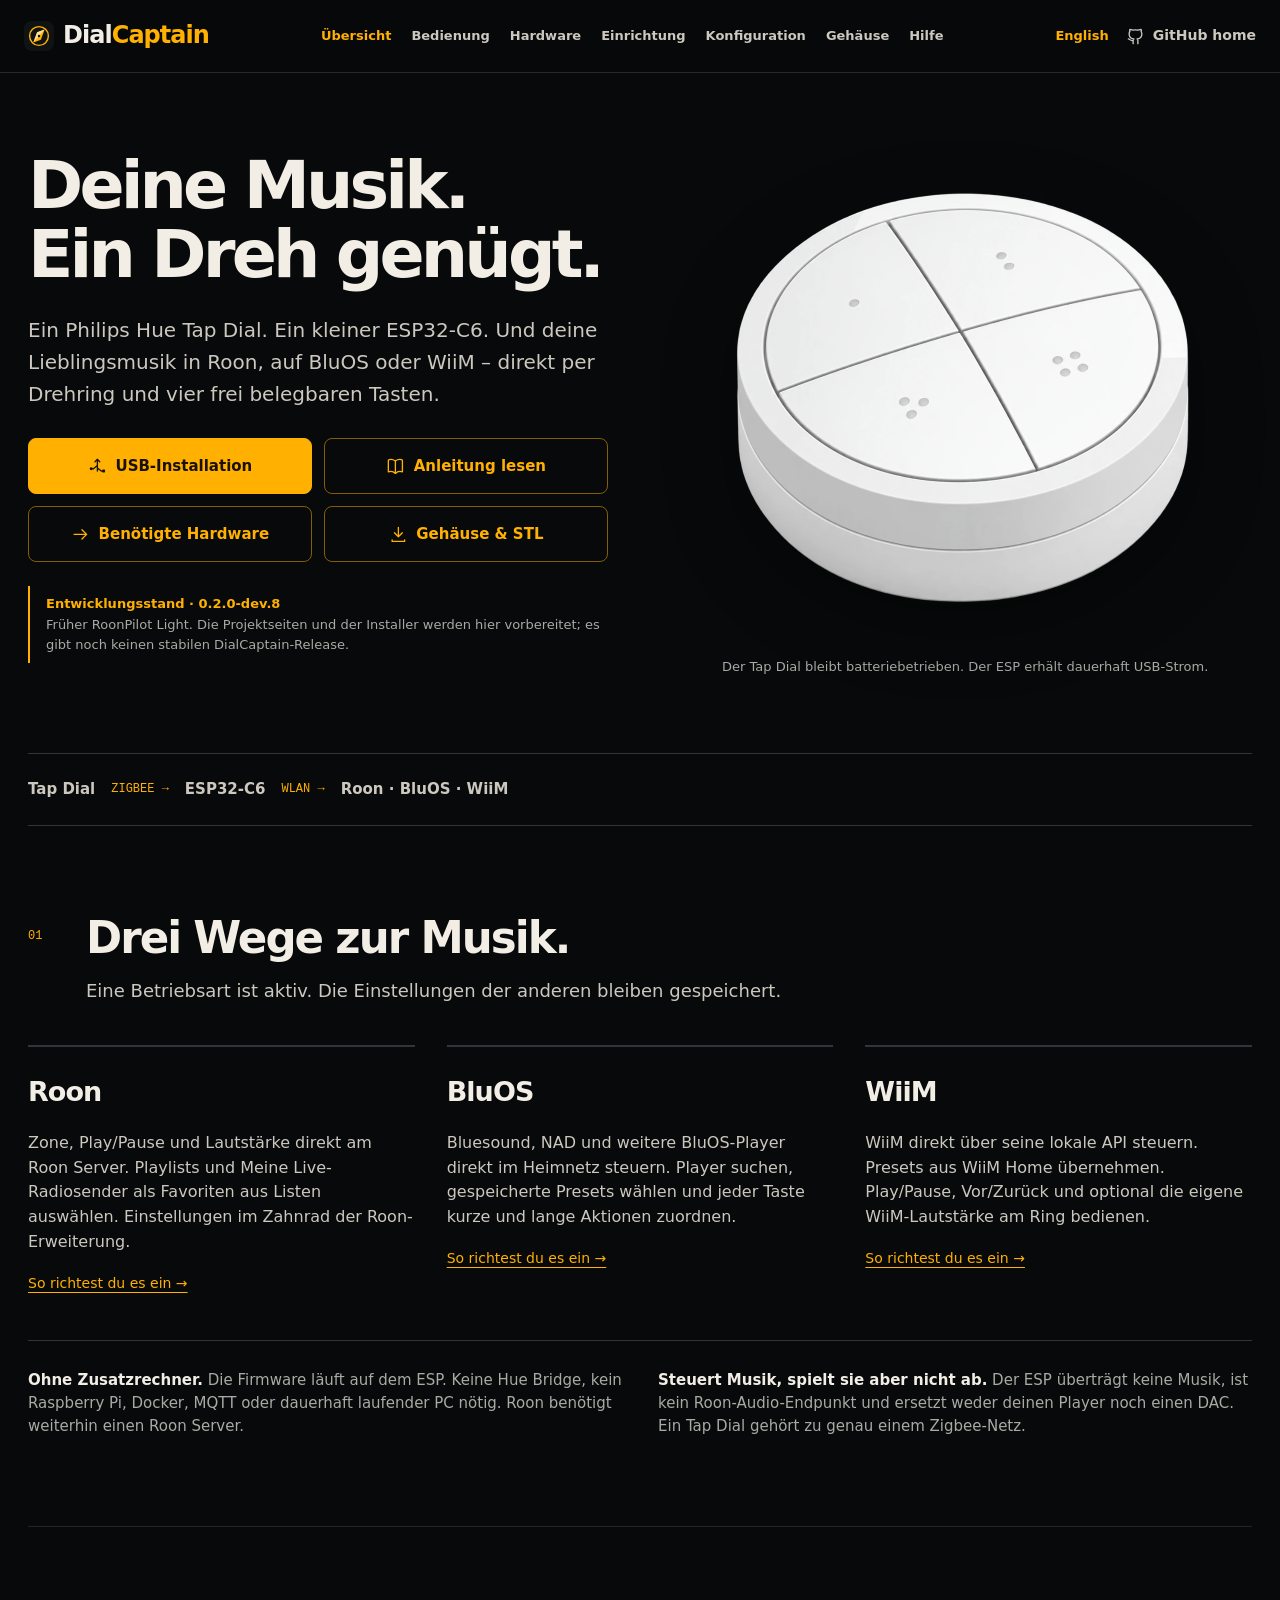
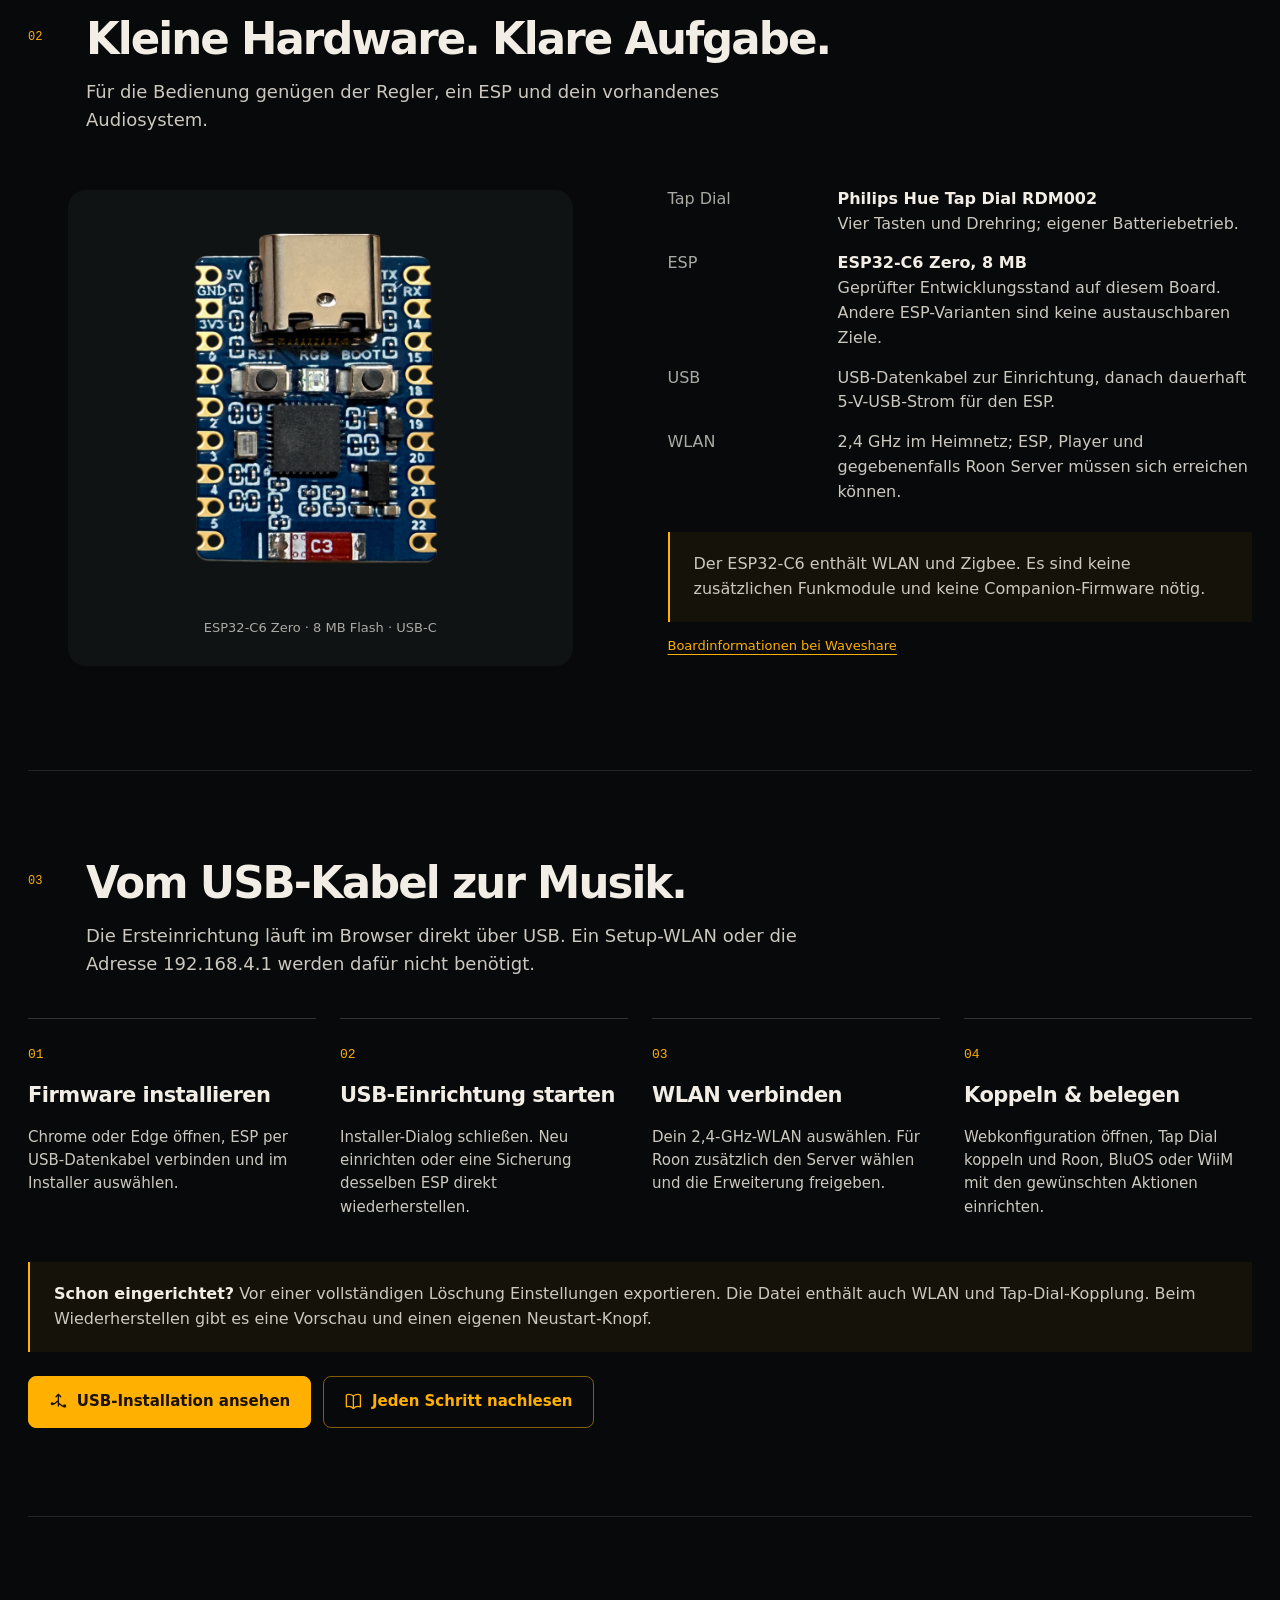
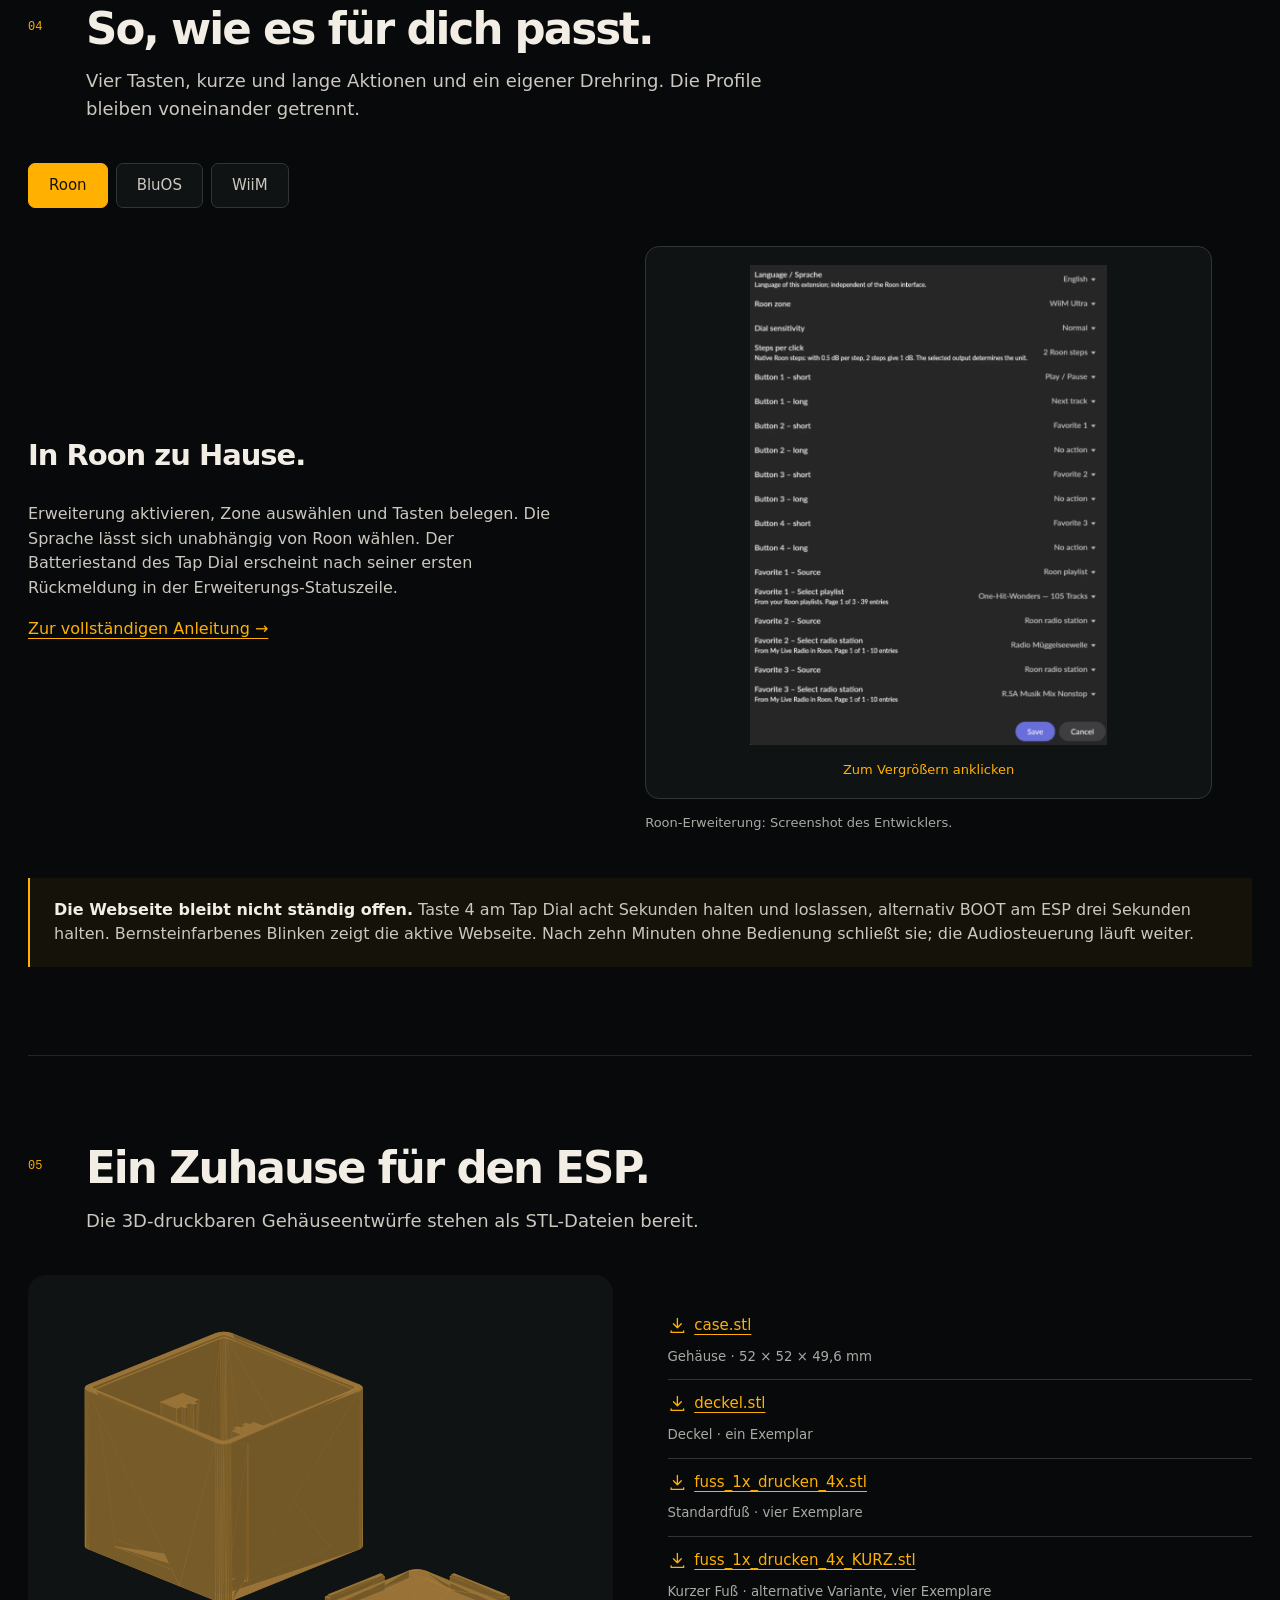
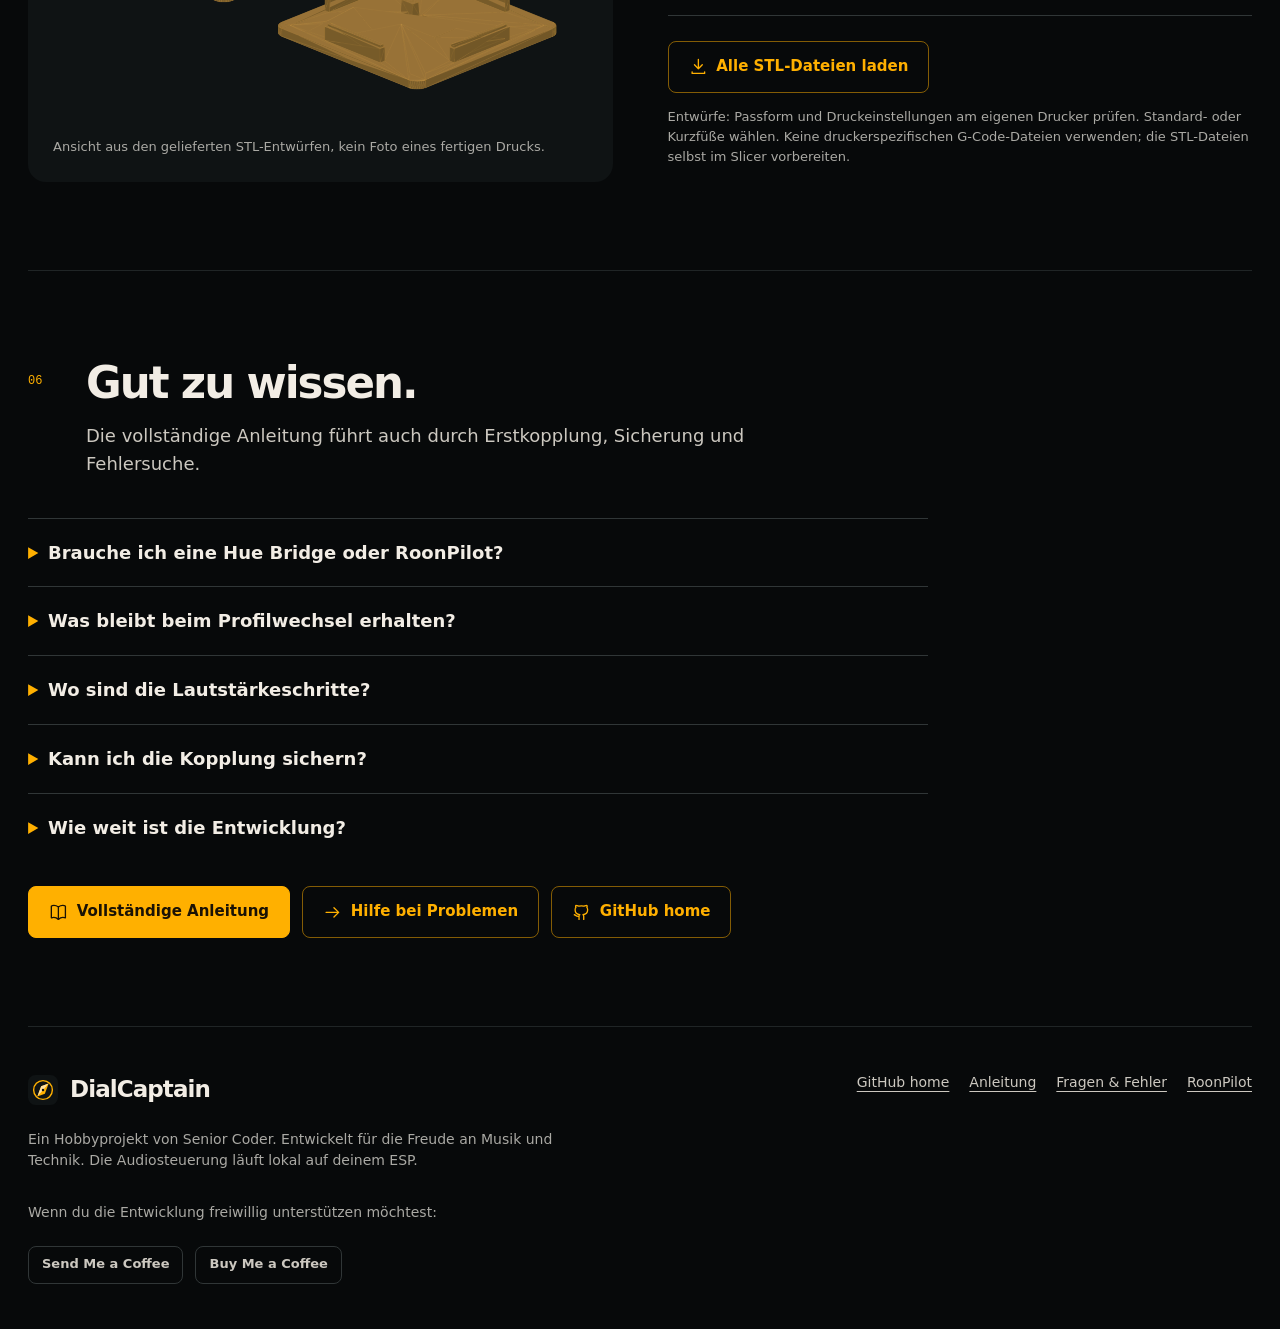
==== docs/de/index.html @ c723cd00 "Move documentation links to GitHub Pages" ====
<!doctype html>
<html lang="de"><head><meta charset="utf-8"><meta name="viewport" content="width=device-width, initial-scale=1"><meta name="color-scheme" content="dark"><meta name="theme-color" content="#07090a"><meta name="robots" content="noindex,nofollow"><meta name="description" content="Philips Hue Tap Dial und ESP32-C6: Roon, BluOS und WiiM. USB-Einrichtung, Konfiguration und druckbares Gehäuse."><title>DialCaptain — Dein Drehring für Roon, BluOS und WiiM</title><link rel="icon" href="../assets/favicon.svg"><link rel="stylesheet" href="../assets/foundation.css"><link rel="stylesheet" href="../assets/project.css"><script src="../assets/navigation.js" defer></script><script src="../assets/project.js" defer></script></head>
<body class="project-page"><a class="skip-link" href="#main">Zum Inhalt</a><svg class="icon-sprite" aria-hidden="true"><symbol id="i-usb" viewBox="0 0 24 24"><path d="M12 3v15M9 6l3-3 3 3M12 11l-5 4H4M12 14l5 4h3"/><circle cx="4" cy="15" r="1"/><rect x="19" y="17" width="2" height="2"/></symbol><symbol id="i-book" viewBox="0 0 24 24"><path d="M12 5v16M12 5C8 2 4 3 3 4v15c3-1 6-1 9 2 3-3 6-3 9-2V4c-1-1-5-2-9 1Z"/></symbol><symbol id="i-arrow" viewBox="0 0 24 24"><path d="M4 12h16M14 6l6 6-6 6"/></symbol><symbol id="i-download" viewBox="0 0 24 24"><path d="M12 3v12M7 10l5 5 5-5M4 19v2h16v-2"/></symbol><symbol id="i-github" viewBox="0 0 24 24"><path d="M9 21v-4c-4 1-4-2-6-2M15 21v-4c0-1-.5-2-1-2 4-.5 6-2 6-6 0-1-.5-3-1-3 .5-1 .5-3 0-3-2 0-3 1-4 1-2-.5-4-.5-6 0-1 0-2-1-4-1-.5 0-.5 2 0 3-.5 0-1 2-1 3 0 4 2 5.5 6 6-.5 0-1 1-1 2"/></symbol></svg>
<header class="site-header">
<div class="header-inner"><a class="brand" href="#overview" aria-label="DialCaptain"><img src="../assets/favicon.svg" alt="" width="30" height="30"><span>Dial<em>Captain</em></span></a>
<nav aria-label="Hauptnavigation"><a href="#overview">Übersicht</a><a href="#control">Bedienung</a><a href="#hardware">Hardware</a><a href="#installation">Einrichtung</a><a href="#configuration">Konfiguration</a><a href="#enclosure">Gehäuse</a><a href="#help">Hilfe</a>
</nav>
<div class="header-actions"><a class="language-link" href="../" lang="en">English</a><a class="header-link" href="https://github.com/mermayer/DialCaptain" aria-label="GitHub home"><svg aria-hidden="true"><use href="#i-github"></use></svg><span>GitHub home</span></a>
<details class="mobile-menu">
<summary>Menü</summary>
<div class="mobile-links"><a href="#overview">Übersicht</a><a href="#control">Bedienung</a><a href="#hardware">Hardware</a><a href="#installation">Einrichtung</a><a href="#configuration">Konfiguration</a><a href="#enclosure">Gehäuse</a><a href="#help">Hilfe</a>
</div>
</details>
</div>
</div>
</header>
<main id="main">
<section id="overview" class="hero page-width">
<div class="hero-copy">
<h1>Deine Musik.<br>Ein Dreh genügt.</h1>
<p>Ein Philips Hue Tap Dial. Ein kleiner ESP32-C6. Und deine Lieblingsmusik in Roon, auf BluOS oder WiiM – direkt per Drehring und vier frei belegbaren Tasten.</p>
<div class="hero-actions"><a class="button primary" href="../firmware/?lang=de" ><svg aria-hidden="true"><use href="#i-usb"></use></svg>USB-Installation</a><a class="button secondary" href="guide/" ><svg aria-hidden="true"><use href="#i-book"></use></svg>Anleitung lesen</a><a class="button secondary" href="#hardware" ><svg aria-hidden="true"><use href="#i-arrow"></use></svg>Benötigte Hardware</a><a class="button secondary" href="#enclosure" ><svg aria-hidden="true"><use href="#i-download"></use></svg>Gehäuse & STL</a>
</div>
<div class="release-note"><strong>Entwicklungsstand · 0.2.0-dev.8</strong><br>Früher RoonPilot Light. Die Projektseiten und der Installer werden hier vorbereitet; es gibt noch keinen stabilen DialCaptain-Release.</div>
</div>
<figure class="hero-image"><img src="../assets/tap-dial.webp" alt="Philips Hue Tap Dial" width="1120" height="1024" fetchpriority="high">
<figcaption>Der Tap Dial bleibt batteriebetrieben. Der ESP erhält dauerhaft USB-Strom.</figcaption>
</figure>
</section>
<div class="signal-path page-width"><strong>Tap Dial</strong><span>ZIGBEE →</span><strong>ESP32-C6</strong><span>WLAN →</span><strong>Roon · BluOS · WiiM</strong>
</div>
<section id="control" class="content-section page-width">
<div class="section-heading">
<p class="section-number">01</p>
<div>
<h2>Drei Wege zur Musik.</h2>
<p>Eine Betriebsart ist aktiv. Die Einstellungen der anderen bleiben gespeichert.</p>
</div>
</div>
<div class="mode-grid">
<article>
<h3>Roon</h3>
<p>Zone, Play/Pause und Lautstärke direkt am Roon Server. Playlists und Meine Live-Radiosender als Favoriten aus Listen auswählen. Einstellungen im Zahnrad der Roon-Erweiterung.</p><a href="guide/#roon">So richtest du es ein →</a>
</article>
<article>
<h3>BluOS</h3>
<p>Bluesound, NAD und weitere BluOS-Player direkt im Heimnetz steuern. Player suchen, gespeicherte Presets wählen und jeder Taste kurze und lange Aktionen zuordnen.</p><a href="guide/#bluos">So richtest du es ein →</a>
</article>
<article>
<h3>WiiM</h3>
<p>WiiM direkt über seine lokale API steuern. Presets aus WiiM Home übernehmen. Play/Pause, Vor/Zurück und optional die eigene WiiM-Lautstärke am Ring bedienen.</p><a href="guide/#wiim">So richtest du es ein →</a>
</article>
</div>
<div class="scope-note">
<p><strong>Ohne Zusatzrechner.</strong> Die Firmware läuft auf dem ESP. Keine Hue Bridge, kein Raspberry Pi, Docker, MQTT oder dauerhaft laufender PC nötig. Roon benötigt weiterhin einen Roon Server.</p>
<p><strong>Steuert Musik, spielt sie aber nicht ab.</strong> Der ESP überträgt keine Musik, ist kein Roon-Audio-Endpunkt und ersetzt weder deinen Player noch einen DAC. Ein Tap Dial gehört zu genau einem Zigbee-Netz.</p>
</div>
</section>
<section id="hardware" class="content-section page-width">
<div class="section-heading">
<p class="section-number">02</p>
<div>
<h2>Kleine Hardware. Klare Aufgabe.</h2>
<p>Für die Bedienung genügen der Regler, ein ESP und dein vorhandenes Audiosystem.</p>
</div>
</div>
<div class="split">
<figure class="hardware-image"><img src="../assets/esp32-c6-zero.webp" alt="ESP32-C6 Zero mit USB-C, RGB-LED sowie BOOT- und RESET-Taster" width="683" height="900" loading="lazy">
<figcaption>ESP32-C6 Zero · 8 MB Flash · USB-C</figcaption>
</figure>
<div><dl class="detail-list"><dt>Tap Dial</dt><dd><strong>Philips Hue Tap Dial RDM002</strong><br>Vier Tasten und Drehring; eigener Batteriebetrieb.</dd><dt>ESP</dt><dd><strong>ESP32-C6 Zero, 8 MB</strong><br>Geprüfter Entwicklungsstand auf diesem Board. Andere ESP-Varianten sind keine austauschbaren Ziele.</dd><dt>USB</dt><dd>USB-Datenkabel zur Einrichtung, danach dauerhaft 5-V-USB-Strom für den ESP.</dd><dt>WLAN</dt><dd>2,4 GHz im Heimnetz; ESP, Player und gegebenenfalls Roon Server müssen sich erreichen können.</dd></dl>
<div class="notice">Der ESP32-C6 enthält WLAN und Zigbee. Es sind keine zusätzlichen Funkmodule und keine Companion-Firmware nötig.</div>
<p class="media-caption"><a class="inline-link" href="https://www.waveshare.com/wiki/ESP32-C6-Zero">Boardinformationen bei Waveshare</a>
</p>
</div>
</div>
</section>
<section id="installation" class="content-section page-width">
<div class="section-heading">
<p class="section-number">03</p>
<div>
<h2>Vom USB-Kabel zur Musik.</h2>
<p>Die Ersteinrichtung läuft im Browser direkt über USB. Ein Setup-WLAN oder die Adresse 192.168.4.1 werden dafür nicht benötigt.</p>
</div>
</div>
<div class="steps-grid">
<article>
<h3>Firmware installieren</h3>
<p>Chrome oder Edge öffnen, ESP per USB-Datenkabel verbinden und im Installer auswählen.</p>
</article>
<article>
<h3>USB-Einrichtung starten</h3>
<p>Installer-Dialog schließen. Neu einrichten oder eine Sicherung desselben ESP direkt wiederherstellen.</p>
</article>
<article>
<h3>WLAN verbinden</h3>
<p>Dein 2,4-GHz-WLAN auswählen. Für Roon zusätzlich den Server wählen und die Erweiterung freigeben.</p>
</article>
<article>
<h3>Koppeln & belegen</h3>
<p>Webkonfiguration öffnen, Tap Dial koppeln und Roon, BluOS oder WiiM mit den gewünschten Aktionen einrichten.</p>
</article>
</div>
<div class="notice"><strong>Schon eingerichtet?</strong> Vor einer vollständigen Löschung Einstellungen exportieren. Die Datei enthält auch WLAN und Tap-Dial-Kopplung. Beim Wiederherstellen gibt es eine Vorschau und einen eigenen Neustart-Knopf.</div>
<div class="actions"><a class="button primary" href="../firmware/?lang=de" ><svg aria-hidden="true"><use href="#i-usb"></use></svg>USB-Installation ansehen</a><a class="button secondary" href="guide/#usb" ><svg aria-hidden="true"><use href="#i-book"></use></svg>Jeden Schritt nachlesen</a>
</div>
</section>
<section id="configuration" class="content-section page-width">
<div class="section-heading">
<p class="section-number">04</p>
<div>
<h2>So, wie es für dich passt.</h2>
<p>Vier Tasten, kurze und lange Aktionen und ein eigener Drehring. Die Profile bleiben voneinander getrennt.</p>
</div>
</div>
<div class="screenshot-tabs" role="tablist" aria-label="Betriebsarten"><button role="tab" id="tab-roon" aria-controls="panel-roon" aria-selected="true" tabindex="0">Roon</button><button role="tab" id="tab-bluos" aria-controls="panel-bluos" aria-selected="false" tabindex="-1">BluOS</button><button role="tab" id="tab-wiim" aria-controls="panel-wiim" aria-selected="false" tabindex="-1">WiiM</button>
</div>
<div id="panel-roon" class="screenshot-panel" role="tabpanel" aria-labelledby="tab-roon" >
<div class="screenshot-copy">
<h3>In Roon zu Hause.</h3>
<p>Erweiterung aktivieren, Zone auswählen und Tasten belegen. Die Sprache lässt sich unabhängig von Roon wählen. Der Batteriestand des Tap Dial erscheint nach seiner ersten Rückmeldung in der Erweiterungs-Statuszeile.</p><a class="inline-link" href="guide/#roon">Zur vollständigen Anleitung →</a>
</div>
<figure><button class="media-button" type="button" data-enlarge><img src="../assets/roon-settings.webp" alt="Roon-Konfiguration in DialCaptain" loading="lazy" width="745" height="1000"><span>Zum Vergrößern anklicken</span></button>
<figcaption class=media-caption>Roon-Erweiterung: Screenshot des Entwicklers.</figcaption>
</figure>
</div>
<div id="panel-bluos" class="screenshot-panel" role="tabpanel" aria-labelledby="tab-bluos" hidden>
<div class="screenshot-copy">
<h3>Dein BluOS-Player. Direkt.</h3>
<p>Player im Netzwerk auswählen oder seine Adresse eintragen. Gespeicherte Presets, Tastenaktionen sowie Empfindlichkeit und dB-Schritte getrennt festlegen.</p><a class="inline-link" href="guide/#bluos">Zur vollständigen Anleitung →</a>
</div>
<figure><button class="media-button" type="button" data-enlarge><img src="../assets/bluos-de.webp" alt="BluOS-Konfiguration in DialCaptain" loading="lazy" width="812" height="1517"><span>Zum Vergrößern anklicken</span></button>
<figcaption class=media-caption>Vom Gerät aufgenommene Weboberfläche; Betriebsart im Formular vor dem Speichern ausgewählt.</figcaption>
</figure>
</div>
<div id="panel-wiim" class="screenshot-panel" role="tabpanel" aria-labelledby="tab-wiim" hidden>
<div class="screenshot-copy">
<h3>WiiM mit deinen Presets.</h3>
<p>WiiM finden, Presets aus WiiM Home auswählen und Tasten zuordnen. Die direkte WiiM-Lautstärkeregelung ist eine eigene Option und bei einem neuen Profil zunächst ausgeschaltet.</p><a class="inline-link" href="guide/#wiim">Zur vollständigen Anleitung →</a>
</div>
<figure><button class="media-button" type="button" data-enlarge><img src="../assets/wiim-de.webp" alt="WiiM-Konfiguration in DialCaptain" loading="lazy" width="812" height="1560"><span>Zum Vergrößern anklicken</span></button>
<figcaption class=media-caption>Vom Gerät aufgenommene Weboberfläche; Betriebsart im Formular vor dem Speichern ausgewählt.</figcaption>
</figure>
</div>
<div class="notice"><strong>Die Webseite bleibt nicht ständig offen.</strong> Taste 4 am Tap Dial acht Sekunden halten und loslassen, alternativ BOOT am ESP drei Sekunden halten. Bernsteinfarbenes Blinken zeigt die aktive Webseite. Nach zehn Minuten ohne Bedienung schließt sie; die Audiosteuerung läuft weiter.</div>
</section>
<section id="enclosure" class="content-section page-width">
<div class="section-heading">
<p class="section-number">05</p>
<div>
<h2>Ein Zuhause für den ESP.</h2>
<p>Die 3D-druckbaren Gehäuseentwürfe stehen als STL-Dateien bereit.</p>
</div>
</div>
<div class="split">
<figure class="enclosure-image"><img src="../assets/enclosure.svg" alt="Isometrische Ansicht von Gehäuse und Deckel aus den originalen STL-Daten" width="720" height="440" loading="lazy">
<figcaption>Ansicht aus den gelieferten STL-Entwürfen, kein Foto eines fertigen Drucks.</figcaption>
</figure>
<div>
<ul class="download-list">
<li><a href="../downloads/enclosure/case.stl" download><svg aria-hidden="true"><use href="#i-download"></use></svg>case.stl</a><small>Gehäuse · 52 × 52 × 49,6 mm</small>
</li>
<li><a href="../downloads/enclosure/deckel.stl" download><svg aria-hidden="true"><use href="#i-download"></use></svg>deckel.stl</a><small>Deckel · ein Exemplar</small>
</li>
<li><a href="../downloads/enclosure/fuss_1x_drucken_4x.stl" download><svg aria-hidden="true"><use href="#i-download"></use></svg>fuss_1x_drucken_4x.stl</a><small>Standardfuß · vier Exemplare</small>
</li>
<li><a href="../downloads/enclosure/fuss_1x_drucken_4x_KURZ.stl" download><svg aria-hidden="true"><use href="#i-download"></use></svg>fuss_1x_drucken_4x_KURZ.stl</a><small>Kurzer Fuß · alternative Variante, vier Exemplare</small>
</li>
</ul><a class="button secondary" href="../downloads/enclosure/DialCaptain-enclosure-STL.zip" download><svg aria-hidden="true"><use href="#i-download"></use></svg>Alle STL-Dateien laden</a>
<p class="media-caption">Entwürfe: Passform und Druckeinstellungen am eigenen Drucker prüfen. Standard- oder Kurzfüße wählen. Keine druckerspezifischen G-Code-Dateien verwenden; die STL-Dateien selbst im Slicer vorbereiten.</p>
</div>
</div>
</section>
<section id="help" class="content-section page-width">
<div class="section-heading">
<p class="section-number">06</p>
<div>
<h2>Gut zu wissen.</h2>
<p>Die vollständige Anleitung führt auch durch Erstkopplung, Sicherung und Fehlersuche.</p>
</div>
</div>
<div class="faq">
<details>
<summary>Brauche ich eine Hue Bridge oder RoonPilot?</summary>
<p>Nein. Der ESP ist der Zigbee-Koordinator. DialCaptain arbeitet eigenständig. RoonPilot und eine RME Bridge können dein Roon-System ergänzen, sind aber keine Voraussetzung.</p>
</details>
<details>
<summary>Was bleibt beim Profilwechsel erhalten?</summary>
<p>Alle drei Profile bleiben gespeichert. Erst das Speichern aktiviert die neue Betriebsart. Roon-Zone, Autorisierung, Favoriten und die eigenen BluOS-/WiiM-Zuordnungen werden nicht durch einen Wechsel gelöscht.</p>
</details>
<details>
<summary>Wo sind die Lautstärkeschritte?</summary>
<p>Roon: 1 bis 4 native Roon-Schritte pro Rastung; die Einheit bestimmt der gewählte Ausgang. BluOS: 0,5 / 1 / 2 dB. WiiM: optional 1 / 2 / 5 Prozentpunkte. Empfindlichkeit und Schrittgröße sind getrennte Einstellungen.</p>
</details>
<details>
<summary>Kann ich die Kopplung sichern?</summary>
<p>Ja. Der Datei-Export sichert Einstellungen und die gespeicherte Tap-Dial-/Zigbee-Zuordnung für denselben ESP. Die Datei enthält Zugangsdaten und wird auf deinem Computer gespeichert.</p>
</details>
<details>
<summary>Wie weit ist die Entwicklung?</summary>
<p>Roon, BluOS und WiiM sind implementiert; Grundbedienung und mehrere Geräteabläufe wurden getestet. Vollständige Erstkopplung eines neuen Tap Dial und ein Restore nach echtem Factory-Flash benötigen noch gesonderte Hardwareabnahme. Eversolo und ein OTA-Updater sind nicht implementiert.</p>
</details>
</div>
<div class="actions"><a class="button primary" href="guide/" ><svg aria-hidden="true"><use href="#i-book"></use></svg>Vollständige Anleitung</a><a class="button secondary" href="guide/#support" ><svg aria-hidden="true"><use href="#i-arrow"></use></svg>Hilfe bei Problemen</a><a class="button secondary" href="https://github.com/mermayer/DialCaptain" ><svg aria-hidden="true"><use href="#i-github"></use></svg>GitHub home</a>
</div>
</section>
</main>
<footer class="site-footer page-width">
<div class="footer-main">
<div><a class="footer-brand" href="#overview"><img src="../assets/favicon.svg" alt="" width="30" height="30">DialCaptain</a>
<p class="footer-copy">Ein Hobbyprojekt von Senior Coder. Entwickelt für die Freude an Musik und Technik. Die Audiosteuerung läuft lokal auf deinem ESP.</p>
</div>
<div class="footer-links"><a href="https://github.com/mermayer/DialCaptain">GitHub home</a><a href="guide/">Anleitung</a><a href="https://github.com/mermayer/DialCaptain/issues">Fragen & Fehler</a><a href="https://mermayer.github.io/RoonPilot/">RoonPilot</a>
</div>
</div>
<p class="footer-copy">Wenn du die Entwicklung freiwillig unterstützen möchtest:</p>
<div class="support-links"><a class="button" href="https://buy.stripe.com/6oU3cw0eV0hC5nbdlX2Fa00">Send Me a Coffee</a><a class="button" href="https://buymeacoffee.com/mermayer">Buy Me a Coffee</a>
</div>
</footer>
<dialog class="image-dialog" aria-label="Bild vergrößern">
<div class="dialog-head">
<p class="dialog-caption">
</p><button class="button small" type="button">Schließen</button>
</div><img alt="">
</dialog></body></html>
---- docs/assets/project.css ----
/* DialCaptain identity on the established RoonPilot layout/navigation foundation. */
:root { --accent-ink:#1a1205; accent-color:var(--accent); }
body { background:var(--bg); }
img { height:auto; }
html { scroll-padding-top:96px; }
a { text-underline-offset:4px; }
a:hover { color:var(--accent-hover); }
button, input, select { font:inherit; }
button { cursor:pointer; }
:focus-visible { outline:2px solid var(--accent); outline-offset:5px; }
.skip-link { position:fixed; top:-80px; left:20px; z-index:100; padding:12px 20px; background:var(--accent); color:var(--accent-ink); }
.skip-link:focus { top:12px; }
.brand { gap:9px; font-size:24px; }
.brand img,.footer-brand img { width:30px; height:30px; }
.brand em { font-style:normal; color:var(--accent); }
.header-inner { gap:22px; }
.site-header nav { gap:20px; }
.site-header nav a { font-size:13px; white-space:nowrap; }
.header-actions { gap:17px; }
.mobile-menu { display:none; }
.button { display:inline-flex; justify-content:center; align-items:center; gap:9px; min-height:52px; padding:12px 20px; border:1px solid var(--line); border-radius:8px; background:transparent; color:var(--text); text-decoration:none; font-size:15px; font-weight:650; line-height:1.3; transition:background .18s,border-color .18s,color .18s; }
.button.primary { background:var(--accent); border-color:var(--accent); color:var(--accent-ink); }
.button.primary:hover { background:var(--accent-hover); border-color:var(--accent-hover); }
.button.secondary { border-color:rgba(var(--accent-rgb),.5); color:var(--accent); }
.button.secondary:hover { background:rgba(var(--accent-rgb),.08); border-color:var(--accent); color:var(--accent-hover); }
.button.small { min-height:42px; padding:10px 15px; font-size:14px; }
.actions { display:flex; flex-wrap:wrap; gap:12px; margin-top:24px; }
.hero-actions { display:grid; grid-template-columns:repeat(2,minmax(0,1fr)); gap:12px; max-width:580px; margin-top:28px; }
.hero-actions .button { min-width:0; min-height:56px; text-align:center; }
.hero { min-height:680px; display:grid; grid-template-columns:minmax(0,1.05fr) minmax(0,1fr); align-items:center; gap:48px; padding-block:64px 76px; }
h1,h2,h3,p { margin-top:0; }
.hero h1 { margin-bottom:26px; font-size:clamp(48px,5.2vw,76px); line-height:1.03; letter-spacing:-.058em; font-weight:680; }
.hero-copy>p { max-width:590px; color:var(--muted-strong); font-size:20px; line-height:1.6; }
.hero-image { position:relative; display:grid; place-items:center; margin:0; }
.hero-image img { width:100%; max-width:560px; filter:drop-shadow(0 22px 35px #0005); }
.hero-image figcaption { color:var(--muted); font-size:13px; margin-top:8px; text-align:center; }
.release-note { border-left:2px solid var(--accent); padding:8px 0 8px 16px; color:var(--muted); font-size:13px; line-height:1.55; margin-top:24px; max-width:580px; }
.release-note strong { color:var(--accent); }
.signal-path { display:flex; align-items:center; flex-wrap:wrap; gap:16px; border-block:1px solid var(--line); padding:24px 0; color:var(--muted-strong); font-size:15px; }
.signal-path span { color:var(--accent); font:12px/1.3 Consolas,monospace; }
.content-section { padding-block:88px; border-bottom:1px solid var(--line-soft); }
.section-heading { display:grid; grid-template-columns:44px 1fr; gap:14px; margin-bottom:40px; }
.section-number { color:var(--accent); font:12px/1.8 Consolas,monospace; margin-top:12px; }
.section-heading h2 { font-size:clamp(32px,3.4vw,48px); line-height:1.12; letter-spacing:-.045em; font-weight:650; margin-bottom:14px; }
.section-heading p:last-child { color:var(--muted-strong); max-width:720px; margin-bottom:0; font-size:18px; }
.mode-grid { display:grid; grid-template-columns:repeat(3,minmax(0,1fr)); gap:32px; }
.mode-grid article { padding-top:24px; border-top:2px solid var(--line); }
.mode-grid h3 { font-size:27px; letter-spacing:-.035em; margin-bottom:18px; }
.mode-grid p,.mode-grid li { color:var(--muted-strong); }
.mode-grid ul { padding-left:20px; }
.mode-grid a { color:var(--accent); font-size:14px; }
.scope-note { display:grid; grid-template-columns:1fr 1fr; gap:36px; margin-top:44px; padding:28px 0 0; border-top:1px solid var(--line); }
.scope-note p { color:var(--muted); font-size:15px; margin-bottom:0; }
.scope-note strong { color:var(--text); }
.split { display:grid; grid-template-columns:1fr 1fr; gap:55px; align-items:center; }
.hardware-image { display:grid; place-items:center; padding:28px; background:var(--surface); border-radius:18px; }
.hardware-image img { max-height:380px; width:auto; }
.hardware-image figcaption { text-align:center; color:var(--muted); font-size:13px; margin-top:20px; }
.detail-list { display:grid; grid-template-columns:150px 1fr; gap:15px 20px; margin:0; }
.detail-list dt { color:var(--muted); }
.detail-list dd { margin:0; color:var(--muted-strong); }
.detail-list strong { color:var(--text); }
.inline-link { color:var(--accent); }
.notice { margin-top:28px; padding:20px 24px; background:rgba(var(--accent-rgb),.055); border-left:2px solid var(--accent); color:var(--muted-strong); }
.notice strong { color:var(--text); }
.notice p:last-child { margin-bottom:0; }
.steps-grid { display:grid; grid-template-columns:repeat(4,minmax(0,1fr)); gap:24px; counter-reset:setup; }
.steps-grid article { counter-increment:setup; padding:22px 0 0; border-top:1px solid var(--line); }
.steps-grid article::before { content:"0" counter(setup); color:var(--accent); font:13px Consolas,monospace; }
.steps-grid h3 { font-size:21px; letter-spacing:-.025em; margin:14px 0; }
.steps-grid p { color:var(--muted-strong); font-size:15px; }
.screenshot-tabs { display:flex; flex-wrap:wrap; gap:8px; margin-bottom:22px; }
.screenshot-tabs button { border:1px solid var(--line); border-radius:7px; padding:10px 20px; background:var(--surface); color:var(--muted-strong); font-size:15px; }
.screenshot-tabs button[aria-selected=true] { color:var(--accent-ink); background:var(--accent); border-color:var(--accent); }
.screenshot-panel { display:grid; grid-template-columns:.9fr 1.1fr; align-items:center; gap:48px; }
.screenshot-copy h3 { font-size:29px; letter-spacing:-.035em; line-height:1.2; }
.screenshot-copy p,.screenshot-copy li { color:var(--muted-strong); }
.media-button { border:1px solid var(--line); background:var(--surface); border-radius:14px; padding:18px; width:100%; }
.media-button img { max-height:480px; margin:auto; width:auto; }
.media-button>span { display:block; margin-top:15px; color:var(--accent); font-size:13px; }
.media-caption { color:var(--muted); font-size:13px; margin-top:14px; }
.enclosure-image { background:var(--surface); border-radius:18px; padding:25px; margin:0; }
.enclosure-image img { width:100%; }
.enclosure-image figcaption { font-size:13px; color:var(--muted); margin-top:16px; }
.download-list { list-style:none; padding:0; margin:25px 0; }
.download-list li { padding:12px 0; border-bottom:1px solid var(--line); }
.download-list a { color:var(--accent); display:inline-flex; align-items:center; gap:8px; font-size:15px; }
.download-list small { display:block; color:var(--muted); margin-top:4px; }
.faq { max-width:900px; }
.faq details { padding:20px 0; border-top:1px solid var(--line); }
.faq summary { cursor:pointer; font-weight:600; font-size:18px; list-style-position:outside; margin-left:20px; }
.faq summary::marker { color:var(--accent); }
.faq details p { margin:15px 0 0; color:var(--muted-strong); }
.site-footer { padding-block:45px; }
.footer-main { display:flex; justify-content:space-between; gap:32px; align-items:start; }
.footer-brand { font-size:23px; }
.footer-copy { font-size:14px; color:var(--muted); max-width:580px; margin-top:16px; }
.footer-links { display:flex; gap:20px; flex-wrap:wrap; font-size:14px; color:var(--muted-strong); }
.support-links { display:flex; gap:12px; flex-wrap:wrap; margin-top:22px; }
.support-links .button { font-size:13px; min-height:38px; padding:8px 13px; color:var(--muted-strong); }
.support-links .button:hover { color:var(--accent); border-color:var(--accent); }
.guide-intro { padding-block:60px 40px; max-width:930px; }
.guide-intro h1 { font-size:clamp(40px,4.8vw,64px); line-height:1.06; letter-spacing:-.05em; margin-bottom:24px; }
.guide-intro>p { color:var(--muted-strong); font-size:20px; max-width:800px; }
.breadcrumbs { display:flex; flex-wrap:wrap; gap:12px; margin-bottom:28px; }
.breadcrumbs .button { min-height:40px; font-size:13px; padding:9px 14px; }
.guide-layout { display:grid; grid-template-columns:238px minmax(0,1fr); gap:55px; align-items:start; padding-bottom:70px; }
.guide-nav { position:sticky; top:100px; padding:23px; border:1px solid var(--line); border-radius:12px; background:var(--surface); }
.guide-nav h2 { font-size:18px; margin-bottom:18px; }
.guide-nav a { display:block; padding:7px 0; color:var(--muted-strong); text-decoration:none; font-size:13px; }
.guide-nav a:hover,.guide-nav a[aria-current] { color:var(--accent); }
.guide-article { min-width:0; }
.guide-article section { padding-block:32px 42px; border-top:1px solid var(--line); }
.guide-article h2 { font-size:30px; line-height:1.2; letter-spacing:-.035em; margin-bottom:22px; }
.guide-article h3 { font-size:21px; margin-top:25px; letter-spacing:-.025em; }
.guide-article p,.guide-article li { color:var(--muted-strong); }
.guide-article strong { color:var(--text); }
.guide-article ol,.guide-article ul { padding-left:24px; }
.guide-article li { padding-left:4px; margin-bottom:13px; }
.guide-article .notice { margin-block:24px; font-size:15px; }
.guide-article figure { margin:30px 0; }
.guide-article .media-button img { max-height:560px; }
.table-wrap { overflow-x:auto; margin-block:24px; }
table { width:100%; border-collapse:collapse; font-size:14px; text-align:left; }
th,td { border-bottom:1px solid var(--line); padding:13px; vertical-align:top; }
th { color:var(--text); background:var(--surface); }
td { color:var(--muted-strong); }
code { overflow-wrap:anywhere; }
.guide-chapters-menu { position:relative; }
.guide-chapters-menu summary { color:var(--muted-strong); cursor:pointer; font-size:13px; }
.guide-chapters-list { position:absolute; top:36px; left:0; width:260px; max-height:70vh; overflow:auto; padding:15px 20px; background:var(--surface); border:1px solid var(--line); border-radius:10px; box-shadow:var(--shadow); }
.guide-chapters-list a { display:block; padding:7px 0; font-size:13px; text-decoration:none; color:var(--muted-strong); }
.image-dialog { border:1px solid var(--line); border-radius:14px; background:var(--bg); color:var(--text); width:min(1000px,95vw); max-height:95vh; padding:20px; overflow:auto; }
.image-dialog::backdrop { background:#000c; backdrop-filter:blur(5px); }
.image-dialog img { max-height:none; width:100%; max-width:860px; margin:auto; }
.dialog-head { position:sticky; top:0; z-index:1; display:flex; justify-content:space-between; gap:20px; align-items:center; margin-bottom:16px; padding-bottom:10px; background:var(--bg); }
.dialog-head p { margin:0; color:var(--muted-strong); font-size:14px; }
.image-dialog button { min-height:38px; }
.image-dialog:focus-visible { outline:none; }
@media(min-width:1440px) and (min-height:680px) { .chapter-rail-link { font-size:11px; } }
@media(max-width:1160px) {
 .site-header nav { display:none; }
 .header-inner { grid-template-columns:1fr auto; }
 .mobile-menu { display:block; position:relative; }
 .mobile-menu summary { cursor:pointer; font-size:14px; color:var(--accent); }
 .mobile-menu .mobile-links { position:absolute; top:40px; right:0; width:250px; max-height:75vh; overflow:auto; padding:18px; background:var(--surface); border:1px solid var(--line); border-radius:12px; box-shadow:var(--shadow); }
 .mobile-links a { display:block; padding:8px 0; font-size:14px; text-decoration:none; }
 .hero { gap:25px; min-height:580px; }
 .guide-layout { grid-template-columns:210px minmax(0,1fr); gap:30px; }
 .steps-grid { grid-template-columns:repeat(2,minmax(0,1fr)); }
}
@media(max-width:760px) {
 .page-width { width:calc(100% - 36px); }
 .header-inner { width:calc(100% - 30px); min-height:64px; gap:12px; }
 .brand { font-size:21px; gap:5px; }
 .brand img { width:25px; height:25px; }
 .header-actions { gap:12px; }
 .header-link span { display:none; }
 .header-link svg { width:21px; height:21px; }
 .language-link { font-size:12px; }
 .hero { grid-template-columns:1fr; gap:32px; padding-block:45px; }
 .hero h1 { font-size:clamp(44px,10vw,64px); }
 .hero-copy>p { font-size:18px; }
 .hero-image { margin:0; }
 .hero-image img { max-width:390px; }
 .hero-actions { gap:10px; }
 .hero-actions .button { font-size:13px; padding:12px 10px; min-height:54px; }
 .signal-path { gap:11px; font-size:13px; }
 .content-section { padding-block:55px; }
 .section-heading { grid-template-columns:28px 1fr; gap:9px; margin-bottom:30px; }
 .section-heading h2 { font-size:34px; }
 .section-heading p:last-child { font-size:16px; }
 .mode-grid,.split,.scope-note,.screenshot-panel { grid-template-columns:1fr; gap:25px; }
 .mode-grid article { padding-top:20px; }
 .scope-note { margin-top:25px; }
 .hardware-image { margin:0; }
 .hardware-image img { max-height:290px; }
 .detail-list { grid-template-columns:112px 1fr; gap:13px; font-size:14px; }
 .steps-grid { gap:22px 18px; }
 .steps-grid h3 { font-size:19px; }
 .steps-grid p { font-size:14px; }
 .screenshot-tabs button { flex:1; padding:10px 12px; font-size:14px; }
 .media-button { padding:12px; }
 .media-button img { max-height:420px; }
 .notice { padding:18px; font-size:14px; }
 .footer-main { display:block; }
 .footer-links { margin-top:25px; gap:16px; }
 .guide-intro { padding-block:40px 28px; }
 .guide-intro>p { font-size:18px; }
 .guide-layout { display:block; }
 .guide-nav { position:static; margin-bottom:25px; padding:20px; columns:2; column-gap:20px; }
 .guide-nav h2 { column-span:all; }
 .guide-nav a { break-inside:avoid; font-size:12px; }
 .guide-article h2 { font-size:27px; }
 .guide-article section { padding-block:28px; }
}
@media(prefers-reduced-motion:reduce) {
 html { scroll-behavior:auto; }
 *,*::before,*::after { transition:none!important; animation:none!important; }
}
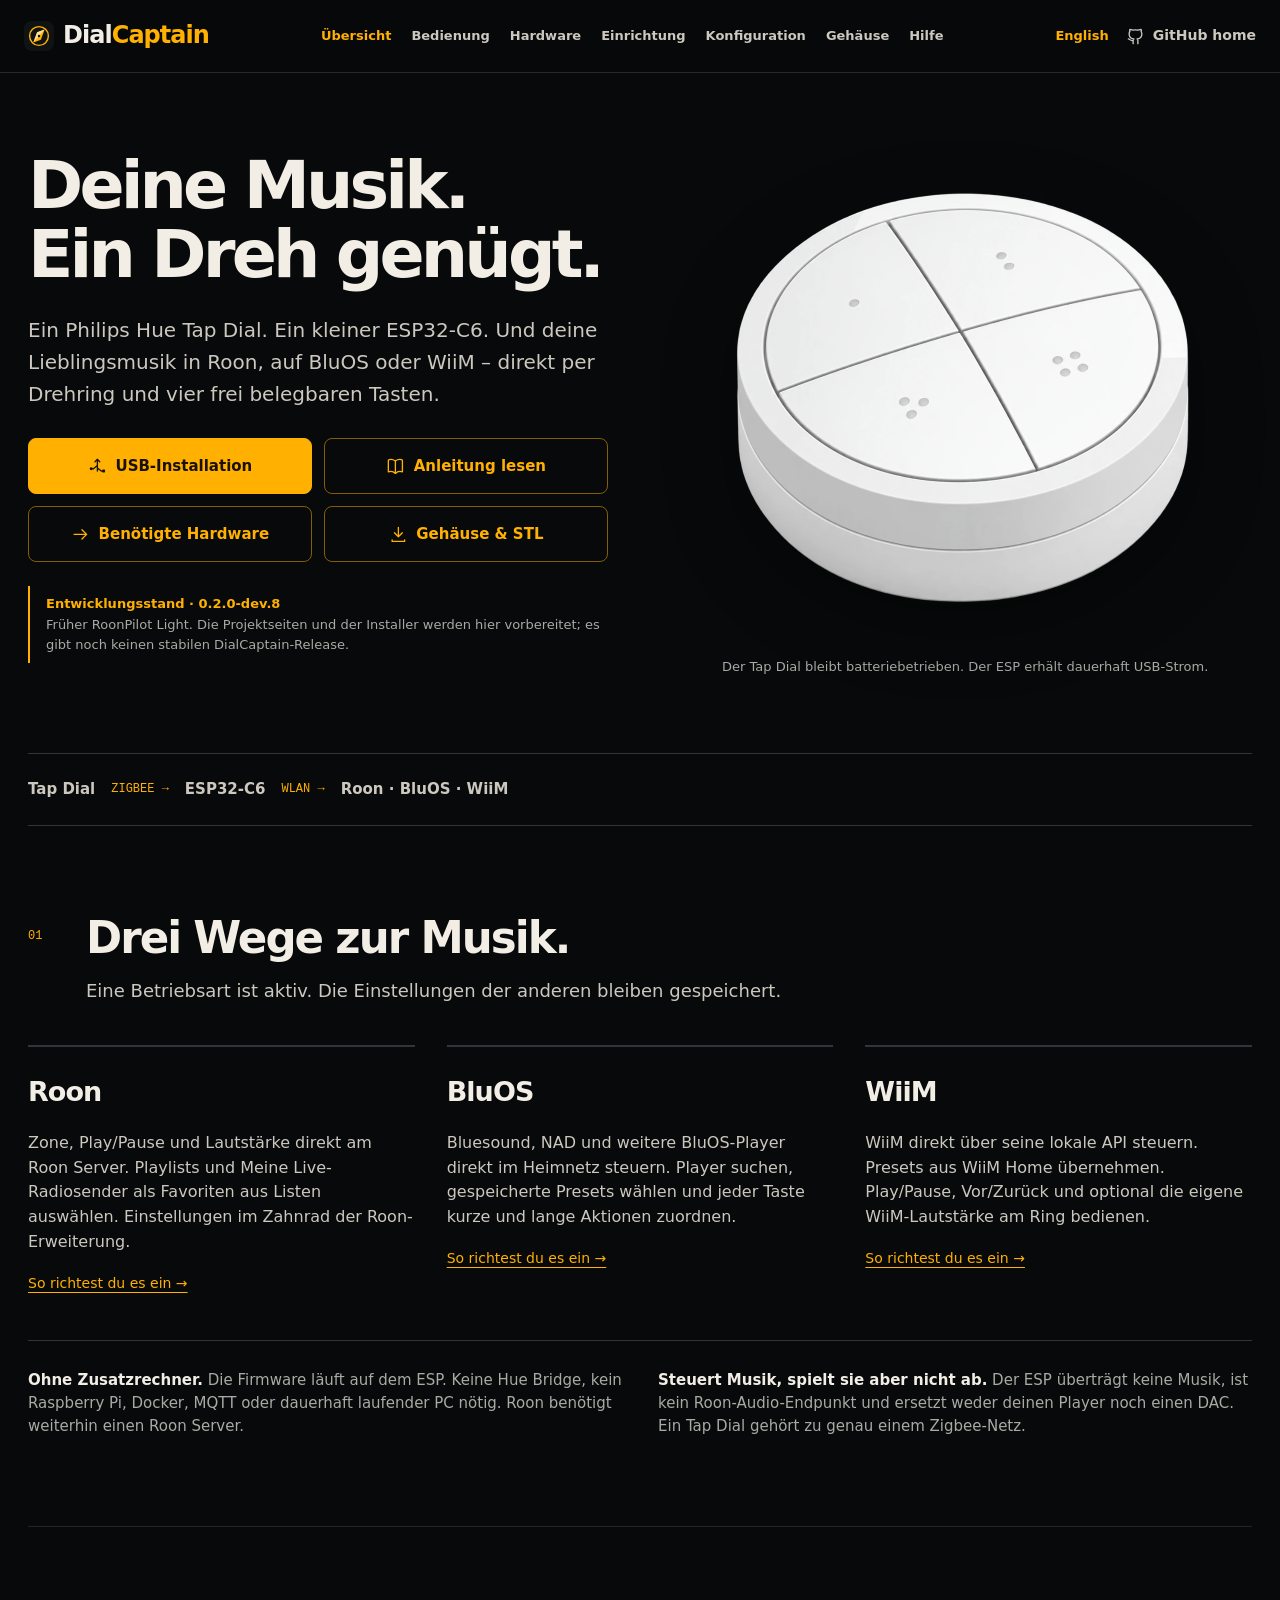
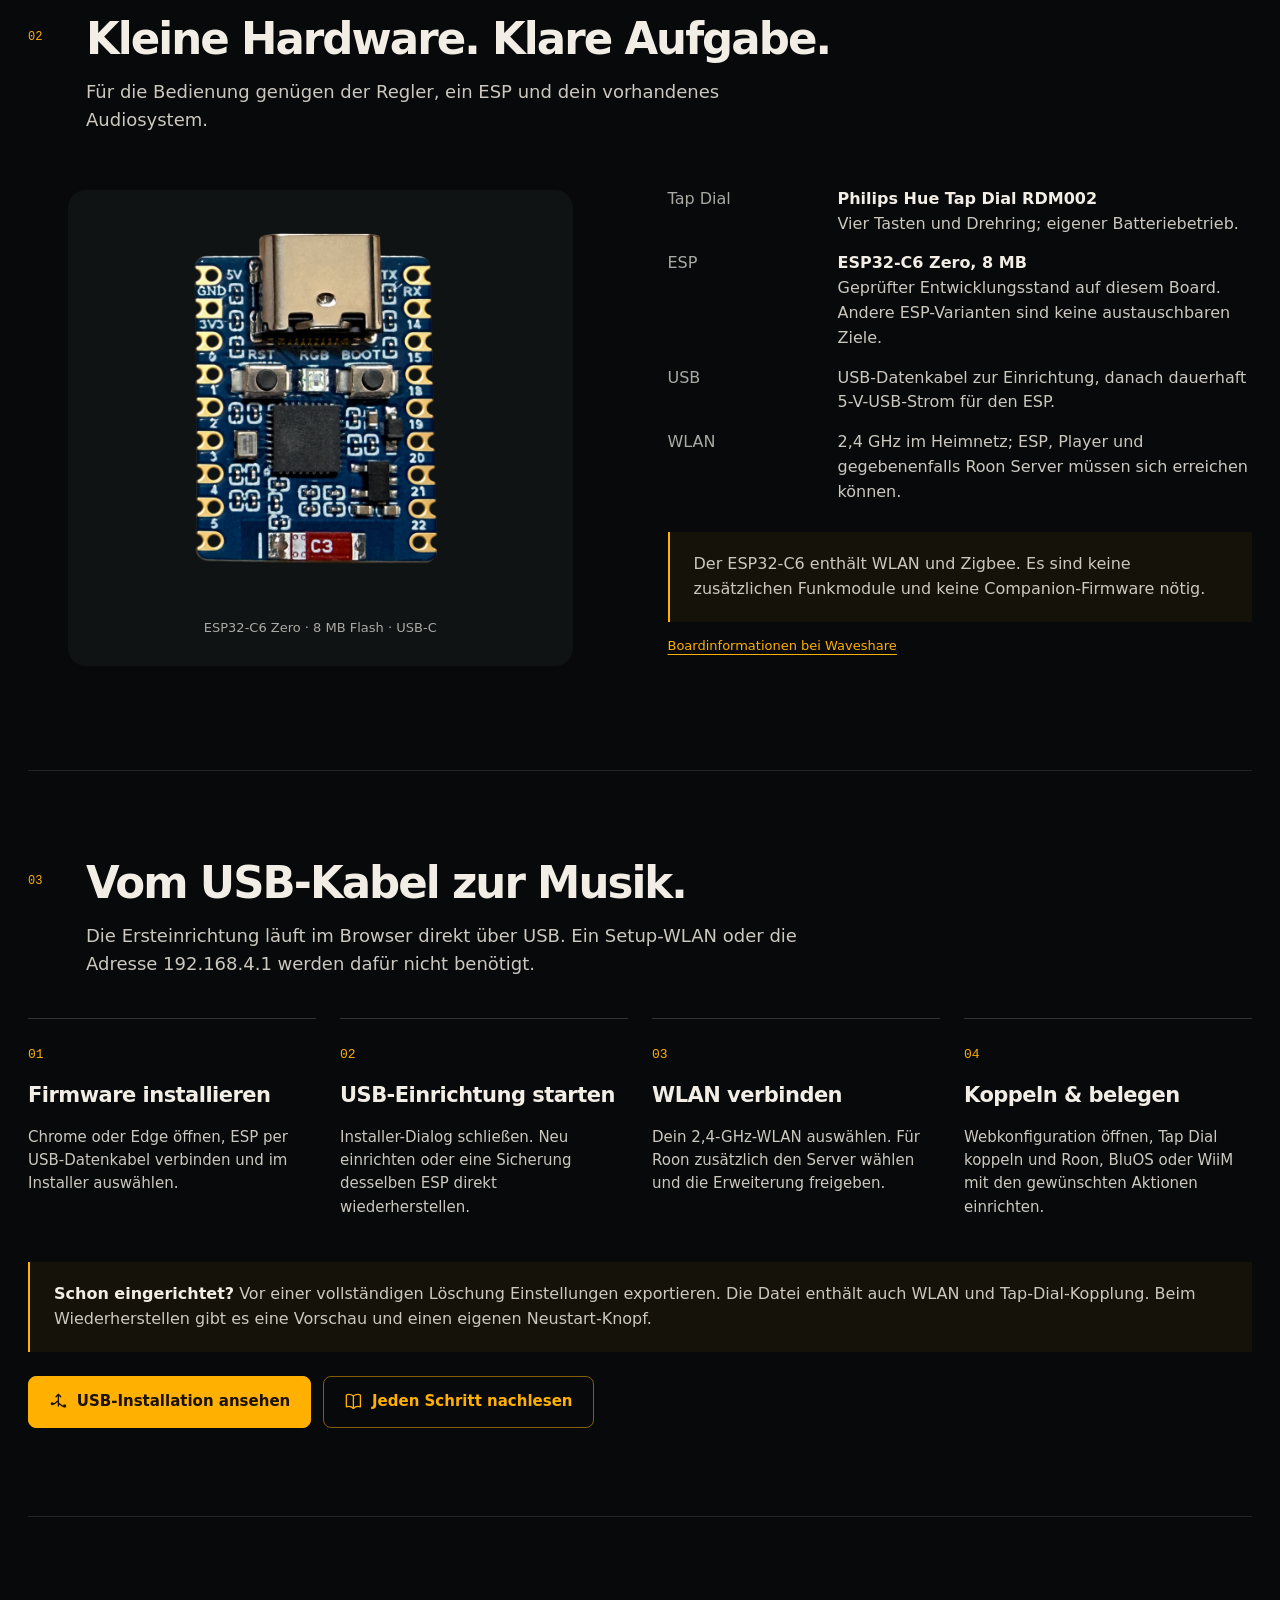
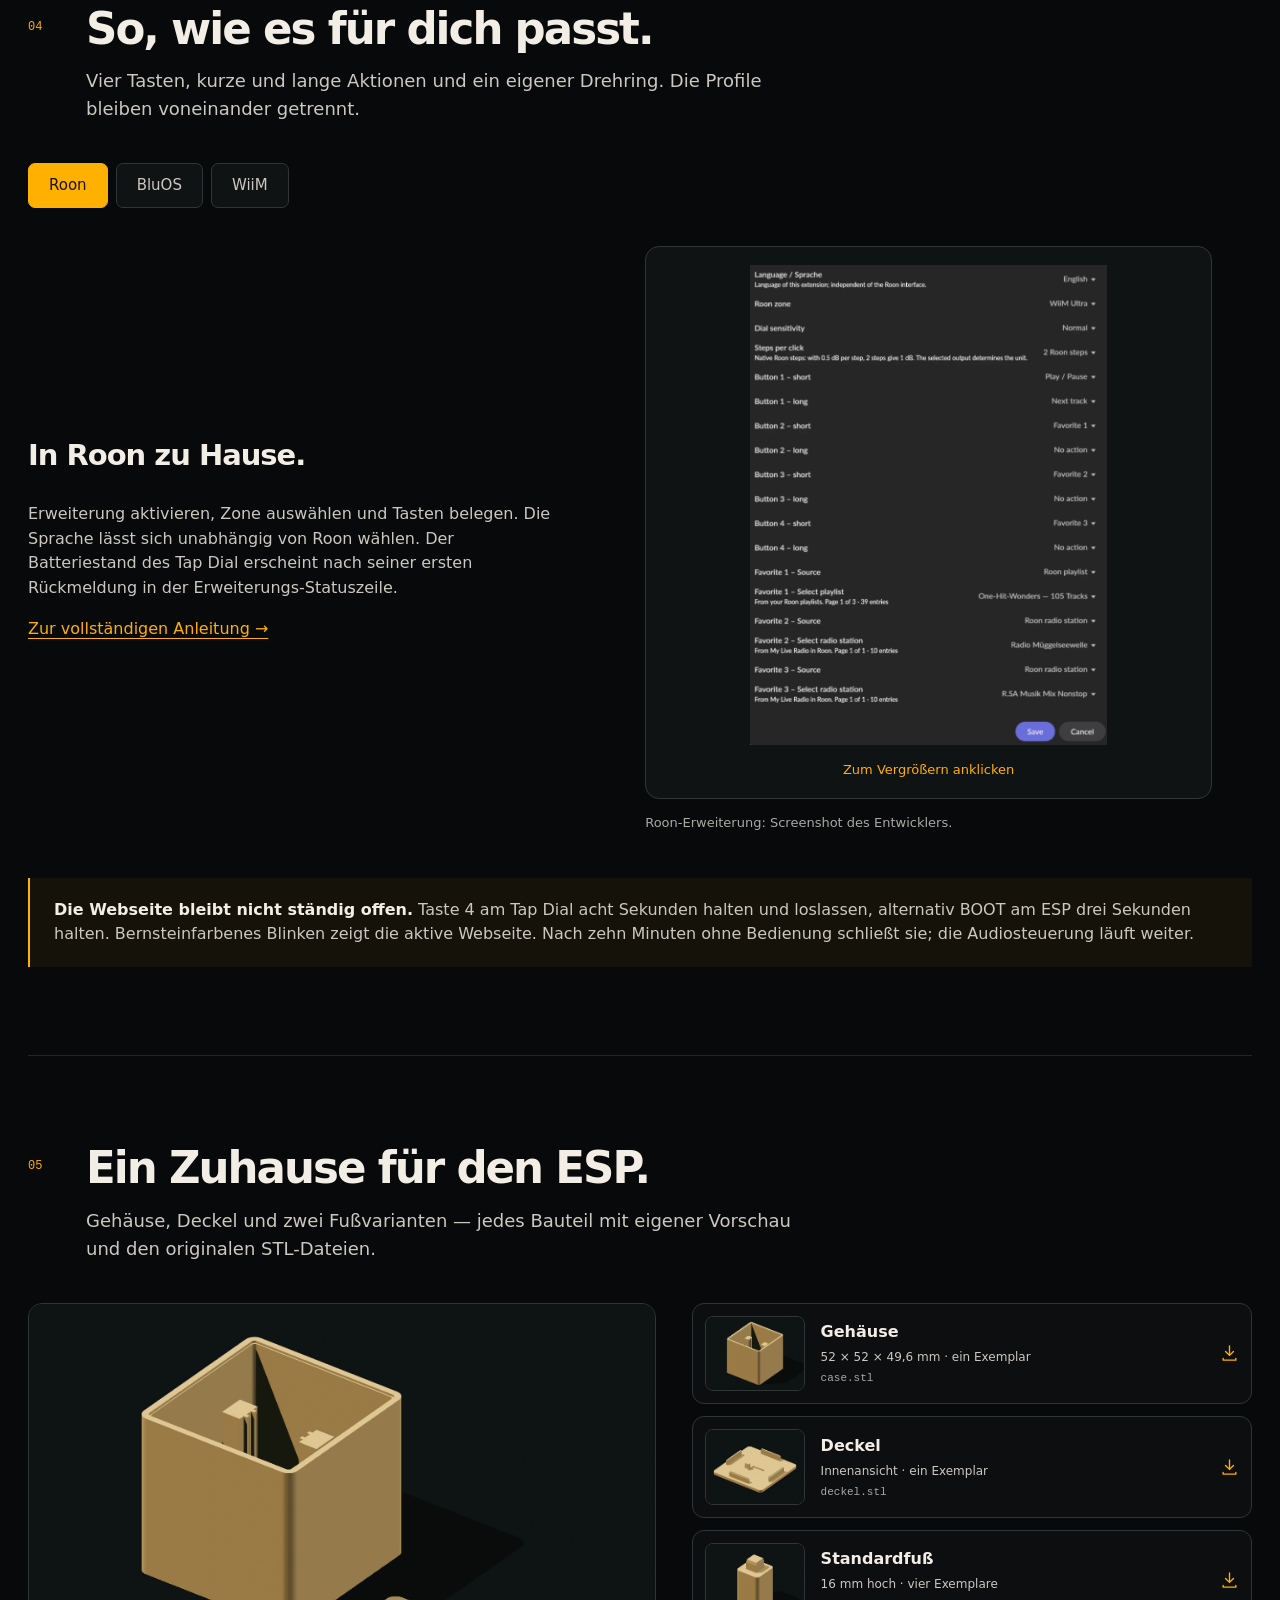
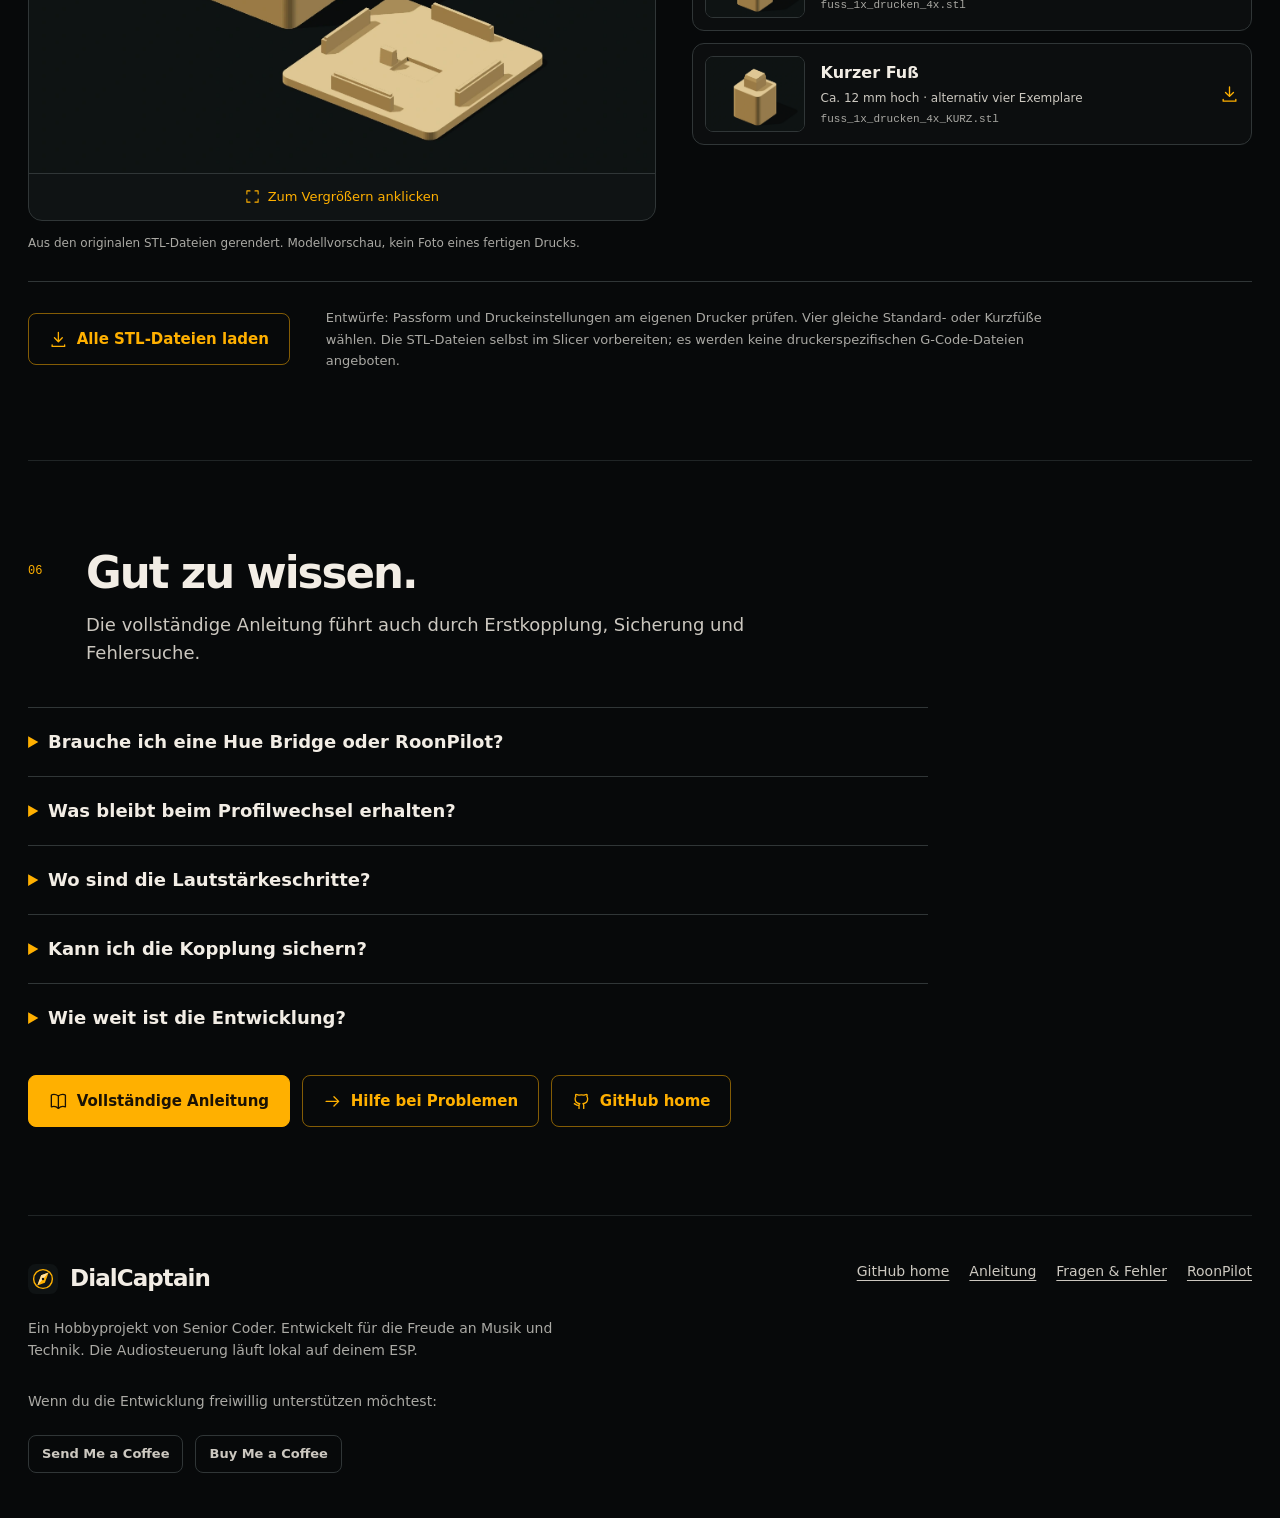
==== commit 69a1ed03: "Improve enclosure presentation with rendered STL previews and model cards" ====
--- a/docs/de/index.html
+++ b/docs/de/index.html
@@ -1,5 +1,5 @@
 <!doctype html>
-<html lang="de"><head><meta charset="utf-8"><meta name="viewport" content="width=device-width, initial-scale=1"><meta name="color-scheme" content="dark"><meta name="theme-color" content="#07090a"><meta name="robots" content="noindex,nofollow"><meta name="description" content="Philips Hue Tap Dial und ESP32-C6: Roon, BluOS und WiiM. USB-Einrichtung, Konfiguration und druckbares Gehäuse."><title>DialCaptain — Dein Drehring für Roon, BluOS und WiiM</title><link rel="icon" href="../assets/favicon.svg"><link rel="stylesheet" href="../assets/foundation.css"><link rel="stylesheet" href="../assets/project.css"><script src="../assets/navigation.js" defer></script><script src="../assets/project.js" defer></script></head>
+<html lang="de"><head><meta charset="utf-8"><meta name="viewport" content="width=device-width, initial-scale=1"><meta name="color-scheme" content="dark"><meta name="theme-color" content="#07090a"><meta name="robots" content="noindex,nofollow"><meta name="description" content="Philips Hue Tap Dial und ESP32-C6: Roon, BluOS und WiiM. USB-Einrichtung, Konfiguration und druckbares Gehäuse."><title>DialCaptain — Dein Drehring für Roon, BluOS und WiiM</title><link rel="icon" href="../assets/favicon.svg"><link rel="stylesheet" href="../assets/foundation.css"><link rel="stylesheet" href="../assets/project.css?v=enclosure-2"><script src="../assets/navigation.js" defer></script><script src="../assets/project.js" defer></script></head>
 <body class="project-page"><a class="skip-link" href="#main">Zum Inhalt</a><svg class="icon-sprite" aria-hidden="true"><symbol id="i-usb" viewBox="0 0 24 24"><path d="M12 3v15M9 6l3-3 3 3M12 11l-5 4H4M12 14l5 4h3"/><circle cx="4" cy="15" r="1"/><rect x="19" y="17" width="2" height="2"/></symbol><symbol id="i-book" viewBox="0 0 24 24"><path d="M12 5v16M12 5C8 2 4 3 3 4v15c3-1 6-1 9 2 3-3 6-3 9-2V4c-1-1-5-2-9 1Z"/></symbol><symbol id="i-arrow" viewBox="0 0 24 24"><path d="M4 12h16M14 6l6 6-6 6"/></symbol><symbol id="i-download" viewBox="0 0 24 24"><path d="M12 3v12M7 10l5 5 5-5M4 19v2h16v-2"/></symbol><symbol id="i-github" viewBox="0 0 24 24"><path d="M9 21v-4c-4 1-4-2-6-2M15 21v-4c0-1-.5-2-1-2 4-.5 6-2 6-6 0-1-.5-3-1-3 .5-1 .5-3 0-3-2 0-3 1-4 1-2-.5-4-.5-6 0-1 0-2-1-4-1-.5 0-.5 2 0 3-.5 0-1 2-1 3 0 4 2 5.5 6 6-.5 0-1 1-1 2"/></symbol></svg>
 <header class="site-header">
 <div class="header-inner"><a class="brand" href="#overview" aria-label="DialCaptain"><img src="../assets/favicon.svg" alt="" width="30" height="30"><span>Dial<em>Captain</em></span></a>
@@ -149,27 +149,21 @@
 <p class="section-number">05</p>
 <div>
 <h2>Ein Zuhause für den ESP.</h2>
-<p>Die 3D-druckbaren Gehäuseentwürfe stehen als STL-Dateien bereit.</p>
-</div>
-</div>
-<div class="split">
-<figure class="enclosure-image"><img src="../assets/enclosure.svg" alt="Isometrische Ansicht von Gehäuse und Deckel aus den originalen STL-Daten" width="720" height="440" loading="lazy">
-<figcaption>Ansicht aus den gelieferten STL-Entwürfen, kein Foto eines fertigen Drucks.</figcaption>
-</figure>
-<div>
-<ul class="download-list">
-<li><a href="../downloads/enclosure/case.stl" download><svg aria-hidden="true"><use href="#i-download"></use></svg>case.stl</a><small>Gehäuse · 52 × 52 × 49,6 mm</small>
-</li>
-<li><a href="../downloads/enclosure/deckel.stl" download><svg aria-hidden="true"><use href="#i-download"></use></svg>deckel.stl</a><small>Deckel · ein Exemplar</small>
-</li>
-<li><a href="../downloads/enclosure/fuss_1x_drucken_4x.stl" download><svg aria-hidden="true"><use href="#i-download"></use></svg>fuss_1x_drucken_4x.stl</a><small>Standardfuß · vier Exemplare</small>
-</li>
-<li><a href="../downloads/enclosure/fuss_1x_drucken_4x_KURZ.stl" download><svg aria-hidden="true"><use href="#i-download"></use></svg>fuss_1x_drucken_4x_KURZ.stl</a><small>Kurzer Fuß · alternative Variante, vier Exemplare</small>
-</li>
-</ul><a class="button secondary" href="../downloads/enclosure/DialCaptain-enclosure-STL.zip" download><svg aria-hidden="true"><use href="#i-download"></use></svg>Alle STL-Dateien laden</a>
-<p class="media-caption">Entwürfe: Passform und Druckeinstellungen am eigenen Drucker prüfen. Standard- oder Kurzfüße wählen. Keine druckerspezifischen G-Code-Dateien verwenden; die STL-Dateien selbst im Slicer vorbereiten.</p>
-</div>
-</div>
+<p>Gehäuse, Deckel und zwei Fußvarianten — jedes Bauteil mit eigener Vorschau und den originalen STL-Dateien.</p>
+</div>
+</div>
+<div class="enclosure-layout">
+<figure class="enclosure-overview"><button class="media-button model-overview" type="button" data-enlarge aria-label="Vorschau von Gehäuse und Deckel vergrößern"><img src="../assets/enclosure-overview.webp" alt="3D-Ansicht des offenen DialCaptain-Gehäuses und der Innenseite des Deckels" width="1500" height="1125" loading="lazy"><span><svg aria-hidden="true" viewBox="0 0 24 24"><path d="M8 3H3v5m13-5h5v5M3 16v5h5m13-5v5h-5"/></svg>Zum Vergrößern anklicken</span></button>
+<figcaption>Aus den originalen STL-Dateien gerendert. Modellvorschau, kein Foto eines fertigen Drucks.</figcaption>
+</figure>
+<div class="model-downloads" aria-label="Vier Gehäusemodelle: Vorschauen und STL-Downloads">
+<div class="model-card"><button class="model-preview" type="button" data-enlarge aria-label="Gehäusevorschau vergrößern"><img src="../assets/enclosure-case.webp" alt="3D-Vorschau des offenen Gehäuses mit den inneren Platinenhalterungen" width="900" height="675" loading="lazy"></button><a class="model-download" href="../downloads/enclosure/case.stl" download><span><strong>Gehäuse</strong><small>52 × 52 × 49,6 mm · ein Exemplar</small><span class="model-filename">case.stl</span></span><svg aria-hidden="true"><use href="#i-download"></use></svg></a></div>
+<div class="model-card"><button class="model-preview" type="button" data-enlarge aria-label="Deckelvorschau vergrößern"><img src="../assets/enclosure-lid.webp" alt="3D-Vorschau der Deckelinnenseite mit Halteclips und USB-Aussparung" width="900" height="675" loading="lazy"></button><a class="model-download" href="../downloads/enclosure/deckel.stl" download><span><strong>Deckel</strong><small>Innenansicht · ein Exemplar</small><span class="model-filename">deckel.stl</span></span><svg aria-hidden="true"><use href="#i-download"></use></svg></a></div>
+<div class="model-card"><button class="model-preview" type="button" data-enlarge aria-label="Vorschau des Standardfußes vergrößern"><img src="../assets/enclosure-foot.webp" alt="3D-Vorschau des Gehäusefußes in Standardhöhe" width="900" height="675" loading="lazy"></button><a class="model-download" href="../downloads/enclosure/fuss_1x_drucken_4x.stl" download><span><strong>Standardfuß</strong><small>16 mm hoch · vier Exemplare</small><span class="model-filename">fuss_1x_drucken_4x.stl</span></span><svg aria-hidden="true"><use href="#i-download"></use></svg></a></div>
+<div class="model-card"><button class="model-preview" type="button" data-enlarge aria-label="Vorschau des kurzen Fußes vergrößern"><img src="../assets/enclosure-short.webp" alt="3D-Vorschau der kurzen Gehäusefuß-Variante" width="900" height="675" loading="lazy"></button><a class="model-download" href="../downloads/enclosure/fuss_1x_drucken_4x_KURZ.stl" download><span><strong>Kurzer Fuß</strong><small>Ca. 12 mm hoch · alternativ vier Exemplare</small><span class="model-filename">fuss_1x_drucken_4x_KURZ.stl</span></span><svg aria-hidden="true"><use href="#i-download"></use></svg></a></div>
+</div>
+</div>
+<div class="enclosure-footer"><a class="button secondary" href="../downloads/enclosure/DialCaptain-enclosure-STL.zip" download><svg aria-hidden="true"><use href="#i-download"></use></svg>Alle STL-Dateien laden</a><p>Entwürfe: Passform und Druckeinstellungen am eigenen Drucker prüfen. Vier gleiche Standard- oder Kurzfüße wählen. Die STL-Dateien selbst im Slicer vorbereiten; es werden keine druckerspezifischen G-Code-Dateien angeboten.</p></div>
 </section>
 <section id="help" class="content-section page-width">
 <div class="section-heading">
--- a/docs/assets/project.css
+++ b/docs/assets/project.css
@@ -79,13 +79,28 @@
 .media-button img { max-height:480px; margin:auto; width:auto; }
 .media-button>span { display:block; margin-top:15px; color:var(--accent); font-size:13px; }
 .media-caption { color:var(--muted); font-size:13px; margin-top:14px; }
-.enclosure-image { background:var(--surface); border-radius:18px; padding:25px; margin:0; }
-.enclosure-image img { width:100%; }
-.enclosure-image figcaption { font-size:13px; color:var(--muted); margin-top:16px; }
-.download-list { list-style:none; padding:0; margin:25px 0; }
-.download-list li { padding:12px 0; border-bottom:1px solid var(--line); }
-.download-list a { color:var(--accent); display:inline-flex; align-items:center; gap:8px; font-size:15px; }
-.download-list small { display:block; color:var(--muted); margin-top:4px; }
+.enclosure-layout { display:grid; grid-template-columns:minmax(0,1.12fr) minmax(0,1fr); gap:36px; align-items:start; }
+.enclosure-overview { margin:0; min-width:0; }
+.enclosure-overview .model-overview { display:block; padding:0; overflow:hidden; }
+.model-overview img { width:100%; height:auto; max-height:none; }
+.model-overview>span { display:flex; align-items:center; justify-content:center; gap:8px; margin:0; padding:13px 18px; border-top:1px solid var(--line); }
+.model-overview>span svg { width:15px; height:15px; }
+.enclosure-overview figcaption { font-size:12px; line-height:1.6; color:var(--muted); margin-top:13px; }
+.model-downloads { display:grid; gap:12px; }
+.model-card { display:flex; align-items:center; gap:16px; padding:12px; border:1px solid var(--line); border-radius:12px; background:rgba(255,255,255,.018); transition:border-color .18s,background .18s; }
+.model-card:focus-within,.model-card:hover { border-color:rgba(var(--accent-rgb),.5); background:rgba(var(--accent-rgb),.035); }
+.model-preview { flex:0 0 100px; padding:0; border:1px solid var(--line); border-radius:8px; overflow:hidden; background:var(--surface); transition:border-color .18s; }
+.model-preview:hover { border-color:var(--accent); }
+.model-preview img { display:block; width:100%; height:auto; }
+.model-download { flex:1; min-width:0; display:flex; align-items:center; gap:12px; text-decoration:none; color:var(--text); }
+.model-download>span { flex:1; min-width:0; }
+.model-download strong { display:block; font-size:16px; font-weight:600; }
+.model-download small { display:block; margin-top:3px; color:var(--muted-strong); font-size:12px; line-height:1.5; }
+.model-filename { display:block; margin-top:4px; color:var(--muted); font:11px/1.5 Consolas,monospace; overflow-wrap:anywhere; }
+.model-download>svg { flex:0 0 19px; color:var(--accent); }
+.enclosure-footer { display:flex; align-items:center; gap:36px; margin-top:28px; padding-top:25px; border-top:1px solid var(--line); }
+.enclosure-footer .button { flex-shrink:0; }
+.enclosure-footer p { margin:0; font-size:13px; line-height:1.65; color:var(--muted); max-width:760px; }
 .faq { max-width:900px; }
 .faq details { padding:20px 0; border-top:1px solid var(--line); }
 .faq summary { cursor:pointer; font-weight:600; font-size:18px; list-style-position:outside; margin-left:20px; }
@@ -146,6 +161,9 @@
  .mobile-menu .mobile-links { position:absolute; top:40px; right:0; width:250px; max-height:75vh; overflow:auto; padding:18px; background:var(--surface); border:1px solid var(--line); border-radius:12px; box-shadow:var(--shadow); }
  .mobile-links a { display:block; padding:8px 0; font-size:14px; text-decoration:none; }
  .hero { gap:25px; min-height:580px; }
+ .enclosure-layout { grid-template-columns:minmax(0,1fr) minmax(0,1fr); gap:24px; }
+ .model-card { gap:12px; padding:10px; }
+ .model-preview { flex-basis:80px; }
  .guide-layout { grid-template-columns:210px minmax(0,1fr); gap:30px; }
  .steps-grid { grid-template-columns:repeat(2,minmax(0,1fr)); }
 }
@@ -171,6 +189,14 @@
  .section-heading h2 { font-size:34px; }
  .section-heading p:last-child { font-size:16px; }
  .mode-grid,.split,.scope-note,.screenshot-panel { grid-template-columns:1fr; gap:25px; }
+ .enclosure-layout { grid-template-columns:1fr; gap:25px; }
+ .enclosure-overview { max-width:600px; width:100%; margin-inline:auto; }
+ .model-downloads { width:100%; }
+ .model-preview { flex-basis:88px; }
+ .model-overview img { max-height:none; }
+ .enclosure-footer { display:block; padding-top:22px; margin-top:24px; }
+ .enclosure-footer .button { width:100%; }
+ .enclosure-footer p { margin-top:17px; }
  .mode-grid article { padding-top:20px; }
  .scope-note { margin-top:25px; }
  .hardware-image { margin:0; }
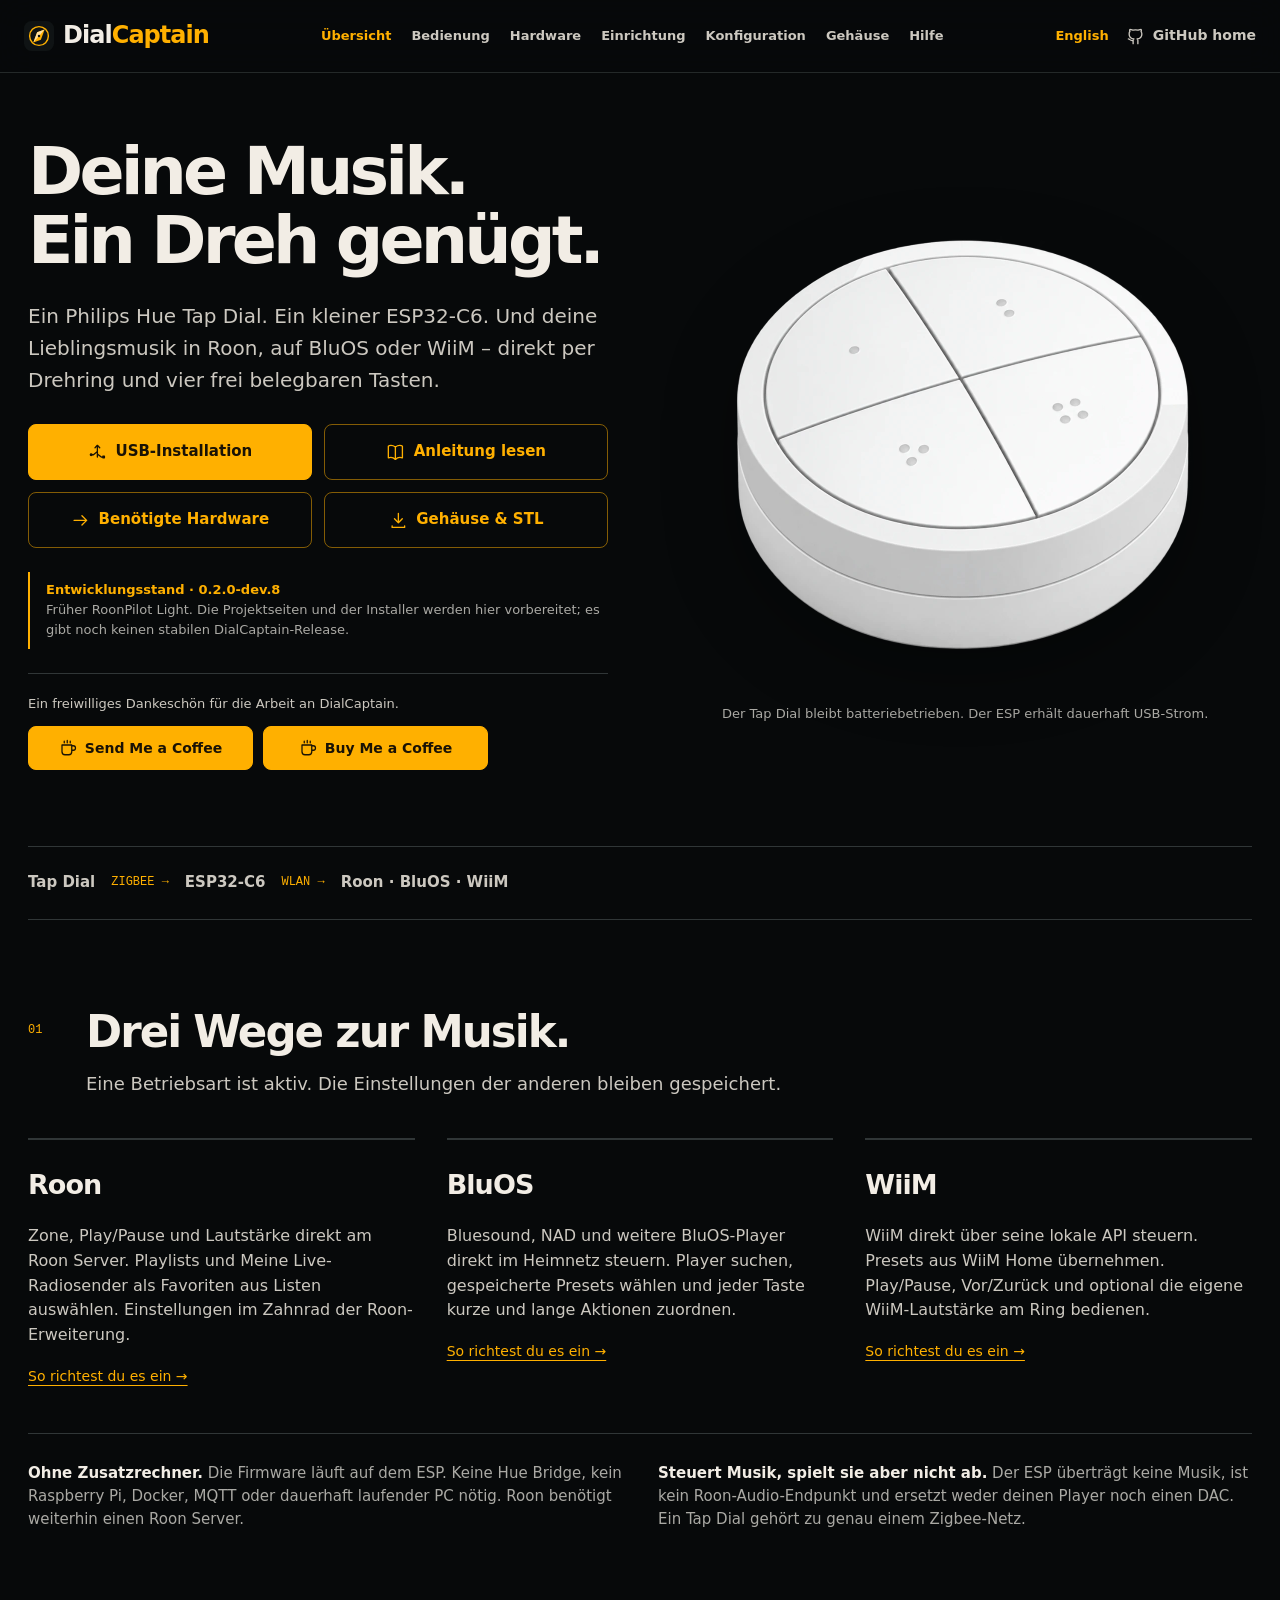
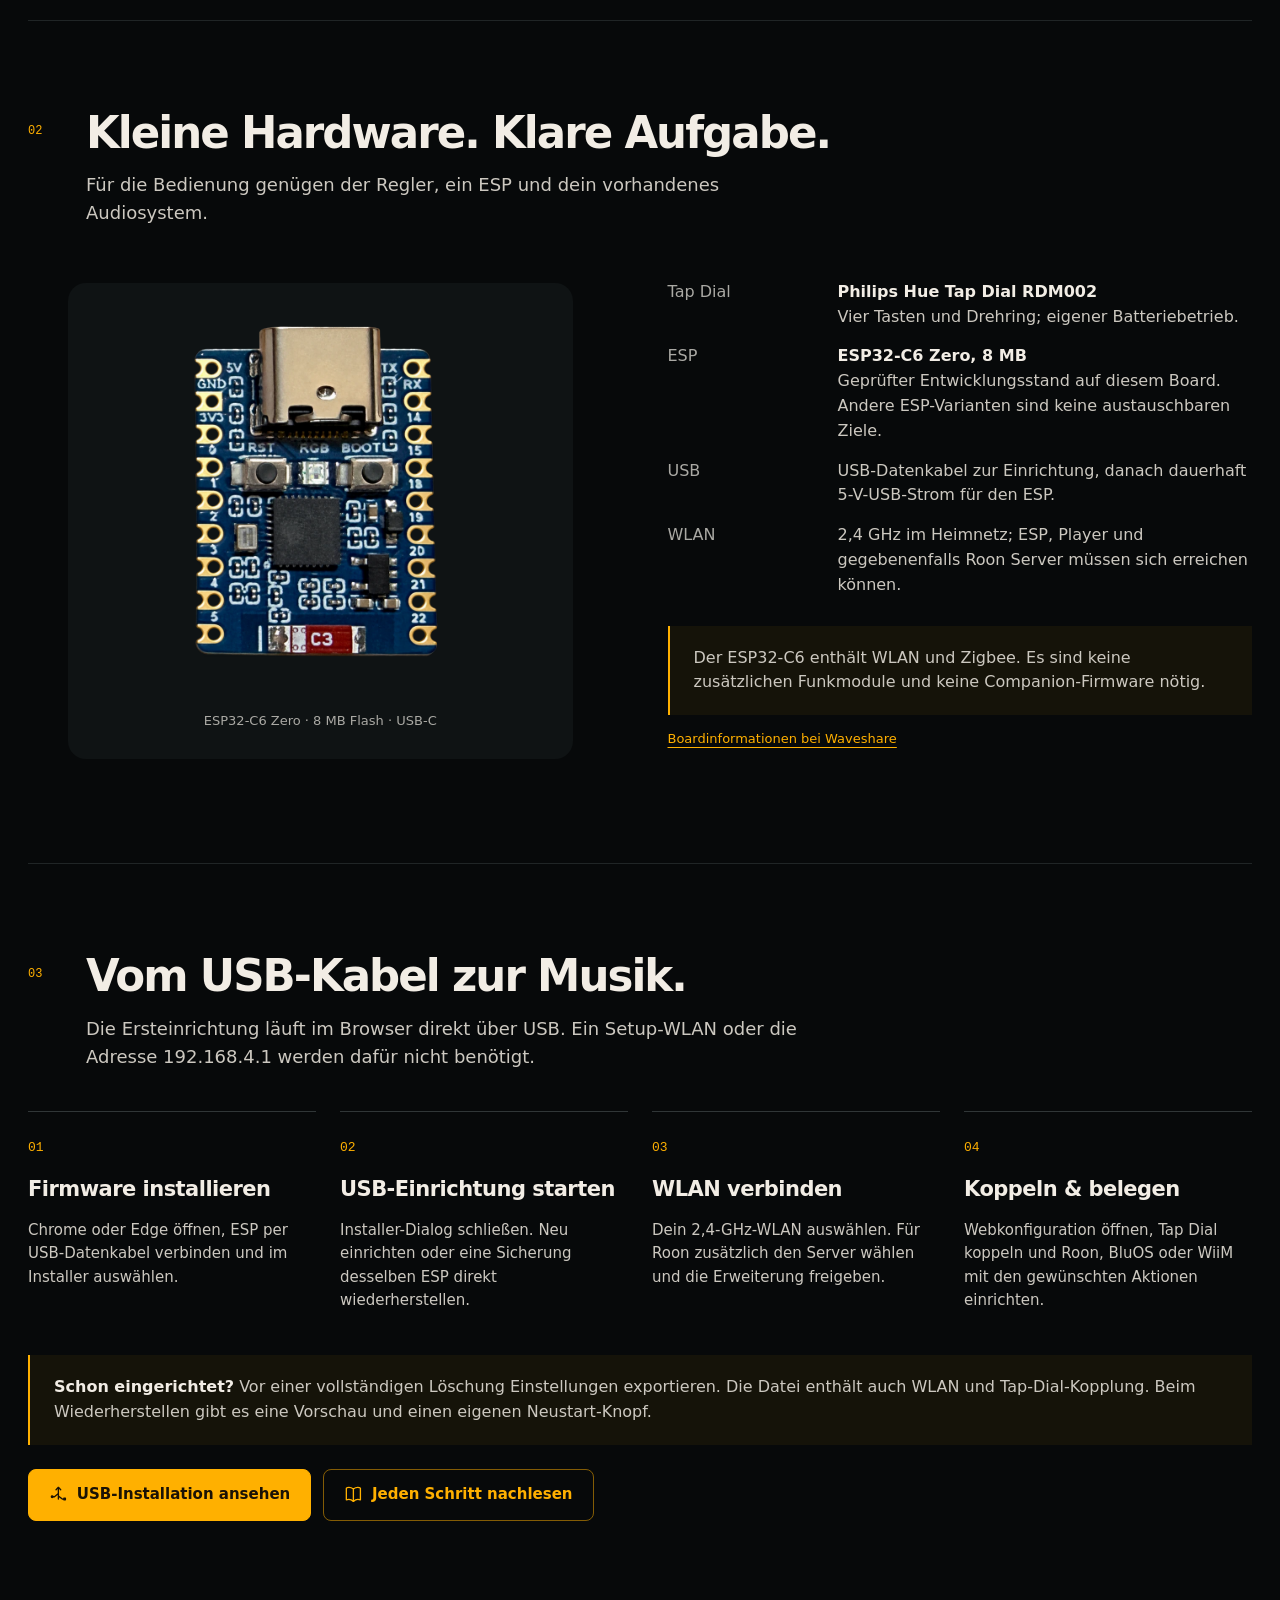
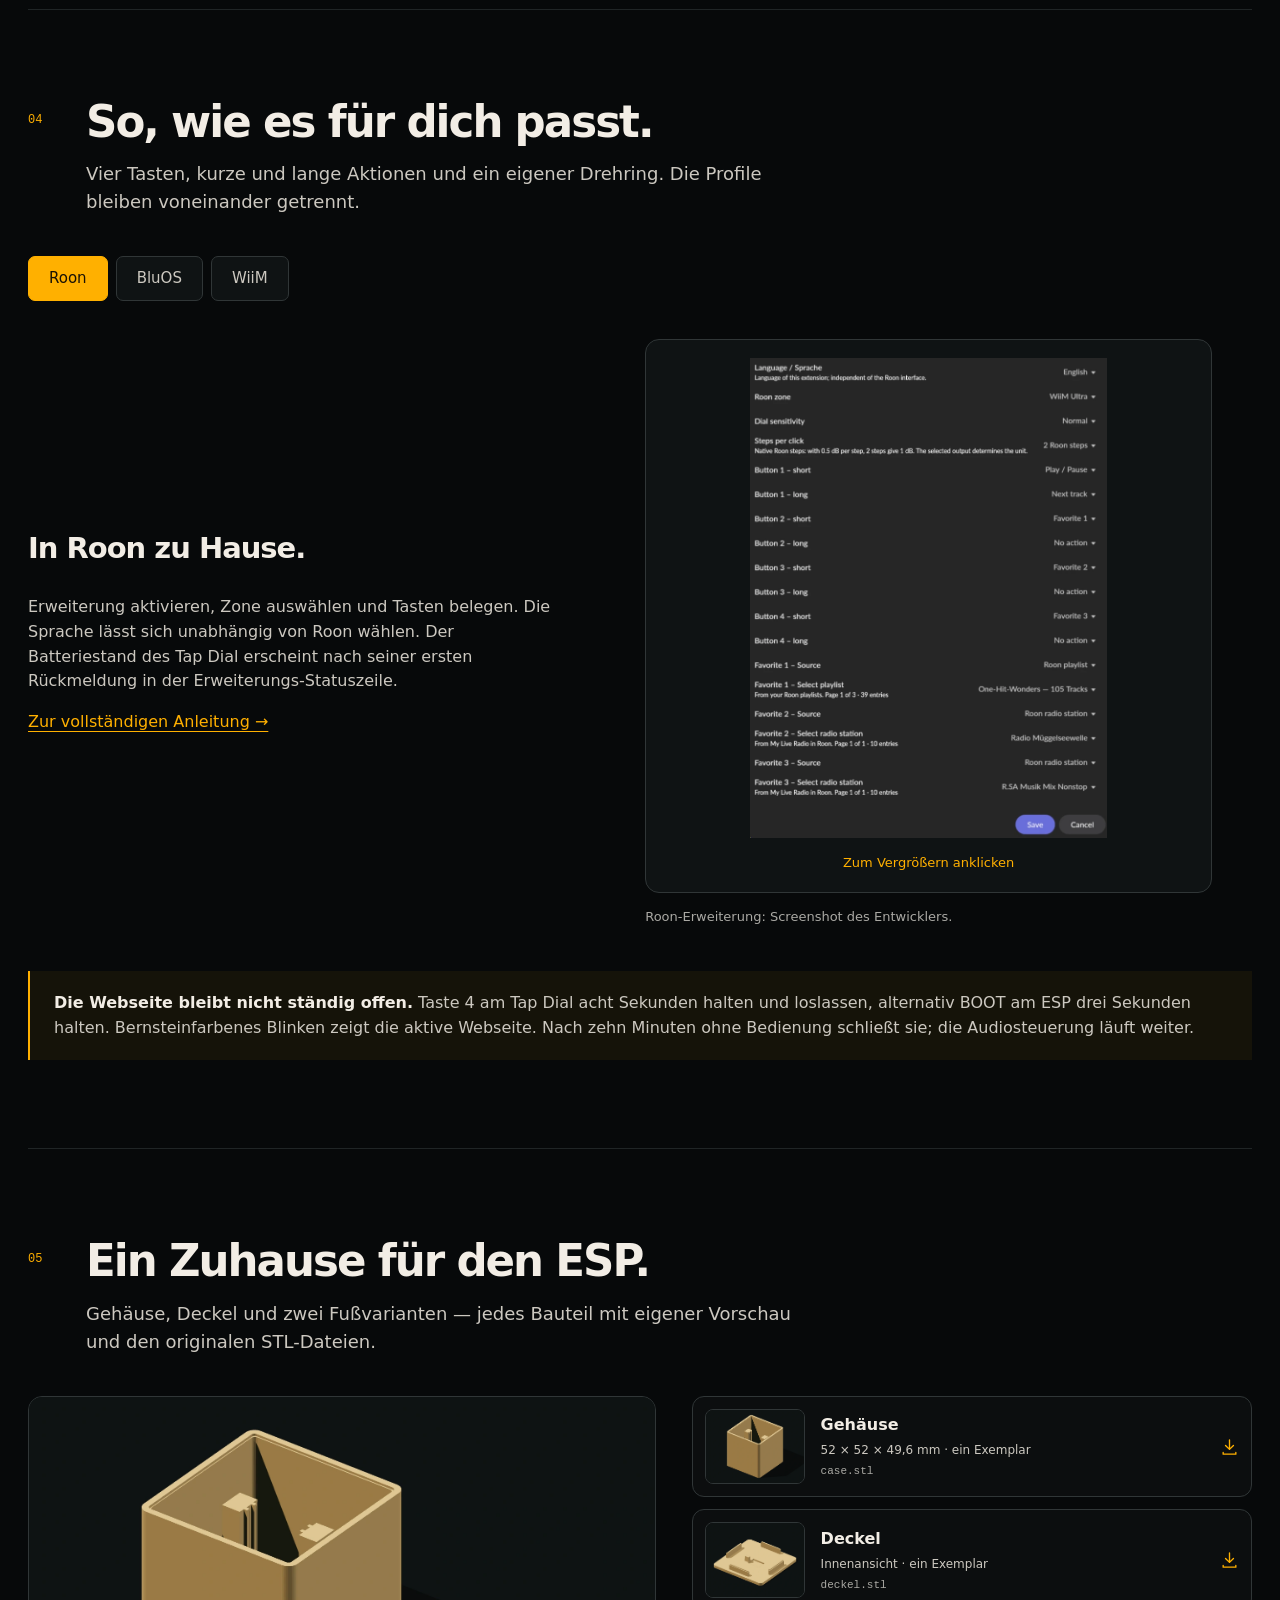
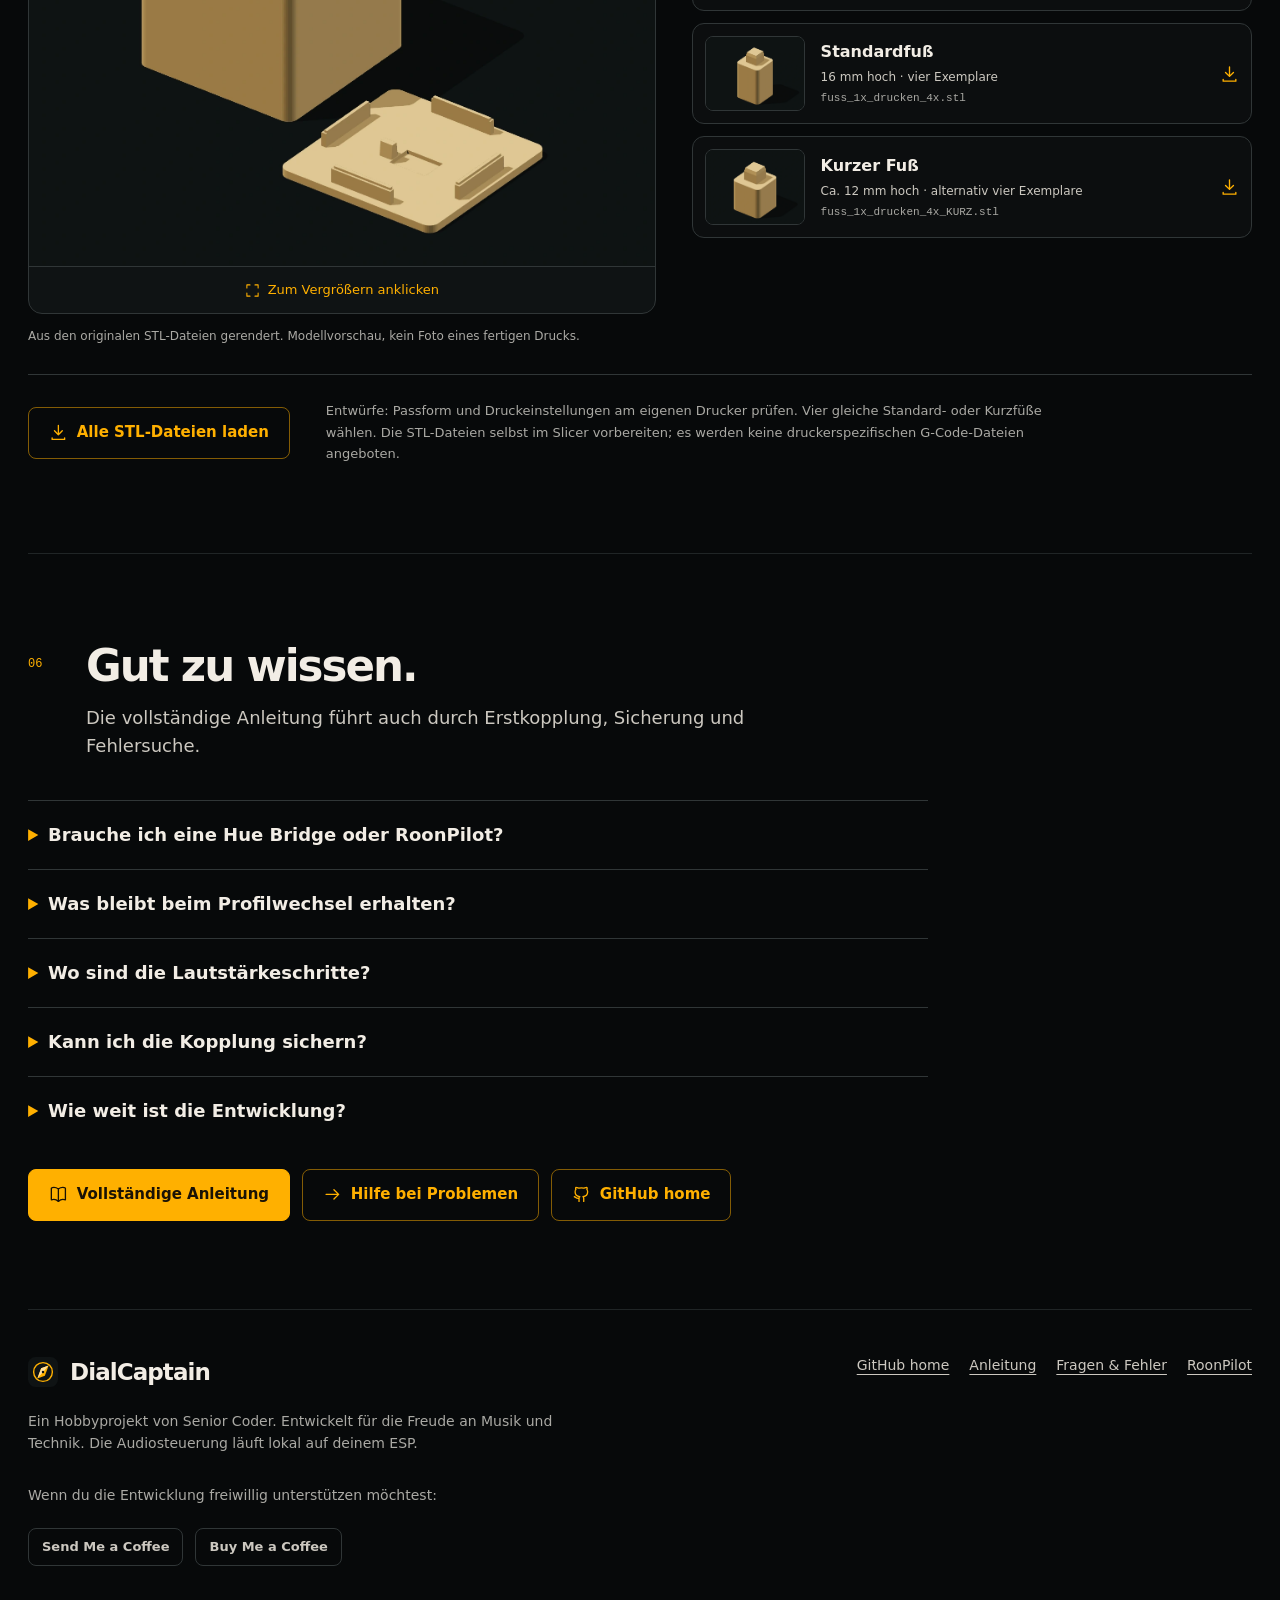
==== commit c25742d2: "Add prominent Coffee support buttons near the top of project and guide pages" ====
--- a/docs/de/index.html
+++ b/docs/de/index.html
@@ -1,5 +1,5 @@
 <!doctype html>
-<html lang="de"><head><meta charset="utf-8"><meta name="viewport" content="width=device-width, initial-scale=1"><meta name="color-scheme" content="dark"><meta name="theme-color" content="#07090a"><meta name="robots" content="noindex,nofollow"><meta name="description" content="Philips Hue Tap Dial und ESP32-C6: Roon, BluOS und WiiM. USB-Einrichtung, Konfiguration und druckbares Gehäuse."><title>DialCaptain — Dein Drehring für Roon, BluOS und WiiM</title><link rel="icon" href="../assets/favicon.svg"><link rel="stylesheet" href="../assets/foundation.css"><link rel="stylesheet" href="../assets/project.css?v=enclosure-2"><script src="../assets/navigation.js" defer></script><script src="../assets/project.js" defer></script></head>
+<html lang="de"><head><meta charset="utf-8"><meta name="viewport" content="width=device-width, initial-scale=1"><meta name="color-scheme" content="dark"><meta name="theme-color" content="#07090a"><meta name="robots" content="noindex,nofollow"><meta name="description" content="Philips Hue Tap Dial und ESP32-C6: Roon, BluOS und WiiM. USB-Einrichtung, Konfiguration und druckbares Gehäuse."><title>DialCaptain — Dein Drehring für Roon, BluOS und WiiM</title><link rel="icon" href="../assets/favicon.svg"><link rel="stylesheet" href="../assets/foundation.css"><link rel="stylesheet" href="../assets/project.css?v=coffee-1"><script src="../assets/navigation.js" defer></script><script src="../assets/project.js" defer></script></head>
 <body class="project-page"><a class="skip-link" href="#main">Zum Inhalt</a><svg class="icon-sprite" aria-hidden="true"><symbol id="i-usb" viewBox="0 0 24 24"><path d="M12 3v15M9 6l3-3 3 3M12 11l-5 4H4M12 14l5 4h3"/><circle cx="4" cy="15" r="1"/><rect x="19" y="17" width="2" height="2"/></symbol><symbol id="i-book" viewBox="0 0 24 24"><path d="M12 5v16M12 5C8 2 4 3 3 4v15c3-1 6-1 9 2 3-3 6-3 9-2V4c-1-1-5-2-9 1Z"/></symbol><symbol id="i-arrow" viewBox="0 0 24 24"><path d="M4 12h16M14 6l6 6-6 6"/></symbol><symbol id="i-download" viewBox="0 0 24 24"><path d="M12 3v12M7 10l5 5 5-5M4 19v2h16v-2"/></symbol><symbol id="i-github" viewBox="0 0 24 24"><path d="M9 21v-4c-4 1-4-2-6-2M15 21v-4c0-1-.5-2-1-2 4-.5 6-2 6-6 0-1-.5-3-1-3 .5-1 .5-3 0-3-2 0-3 1-4 1-2-.5-4-.5-6 0-1 0-2-1-4-1-.5 0-.5 2 0 3-.5 0-1 2-1 3 0 4 2 5.5 6 6-.5 0-1 1-1 2"/></symbol></svg>
 <header class="site-header">
 <div class="header-inner"><a class="brand" href="#overview" aria-label="DialCaptain"><img src="../assets/favicon.svg" alt="" width="30" height="30"><span>Dial<em>Captain</em></span></a>
@@ -22,6 +22,7 @@
 <div class="hero-actions"><a class="button primary" href="../firmware/?lang=de" ><svg aria-hidden="true"><use href="#i-usb"></use></svg>USB-Installation</a><a class="button secondary" href="guide/" ><svg aria-hidden="true"><use href="#i-book"></use></svg>Anleitung lesen</a><a class="button secondary" href="#hardware" ><svg aria-hidden="true"><use href="#i-arrow"></use></svg>Benötigte Hardware</a><a class="button secondary" href="#enclosure" ><svg aria-hidden="true"><use href="#i-download"></use></svg>Gehäuse & STL</a>
 </div>
 <div class="release-note"><strong>Entwicklungsstand · 0.2.0-dev.8</strong><br>Früher RoonPilot Light. Die Projektseiten und der Installer werden hier vorbereitet; es gibt noch keinen stabilen DialCaptain-Release.</div>
+<aside class="project-support" aria-label="DialCaptain unterstützen"><p>Ein freiwilliges Dankeschön für die Arbeit an DialCaptain.</p><div class="support-links support-links-prominent"><a class="button" href="https://buy.stripe.com/6oU3cw0eV0hC5nbdlX2Fa00"><svg aria-hidden="true" viewBox="0 0 24 24"><path d="M4 8h13v9a4 4 0 0 1-4 4H8a4 4 0 0 1-4-4ZM17 9h2a3 3 0 0 1 0 6h-2M7 3v2m4-3v3m4-2v2"/></svg>Send Me a Coffee</a><a class="button" href="https://buymeacoffee.com/mermayer"><svg aria-hidden="true" viewBox="0 0 24 24"><path d="M4 8h13v9a4 4 0 0 1-4 4H8a4 4 0 0 1-4-4ZM17 9h2a3 3 0 0 1 0 6h-2M7 3v2m4-3v3m4-2v2"/></svg>Buy Me a Coffee</a></div></aside>
 </div>
 <figure class="hero-image"><img src="../assets/tap-dial.webp" alt="Philips Hue Tap Dial" width="1120" height="1024" fetchpriority="high">
 <figcaption>Der Tap Dial bleibt batteriebetrieben. Der ESP erhält dauerhaft USB-Strom.</figcaption>
--- a/docs/assets/project.css
+++ b/docs/assets/project.css
@@ -114,6 +114,12 @@
 .support-links { display:flex; gap:12px; flex-wrap:wrap; margin-top:22px; }
 .support-links .button { font-size:13px; min-height:38px; padding:8px 13px; color:var(--muted-strong); }
 .support-links .button:hover { color:var(--accent); border-color:var(--accent); }
+.project-support { max-width:580px; margin-top:24px; padding-top:20px; border-top:1px solid var(--line); }
+.project-support p { margin:0; color:var(--muted-strong); font-size:13px; line-height:1.6; }
+.support-links-prominent { display:grid; grid-template-columns:repeat(2,minmax(0,1fr)); gap:10px; max-width:460px; margin-top:12px; }
+.support-links-prominent .button { min-width:0; min-height:44px; gap:8px; padding:10px 13px; border-color:var(--accent); background:var(--accent); color:var(--accent-ink); font-size:14px; white-space:nowrap; }
+.support-links-prominent .button:hover { background:var(--accent-hover); border-color:var(--accent-hover); color:var(--accent-ink); }
+.support-links-prominent .button svg { flex-shrink:0; width:18px; height:18px; }
 .guide-intro { padding-block:60px 40px; max-width:930px; }
 .guide-intro h1 { font-size:clamp(40px,4.8vw,64px); line-height:1.06; letter-spacing:-.05em; margin-bottom:24px; }
 .guide-intro>p { color:var(--muted-strong); font-size:20px; max-width:800px; }
@@ -183,6 +189,8 @@
  .hero-image img { max-width:390px; }
  .hero-actions { gap:10px; }
  .hero-actions .button { font-size:13px; padding:12px 10px; min-height:54px; }
+ .support-links-prominent .button { font-size:13px; padding:10px 9px; gap:6px; }
+ .support-links-prominent .button svg { width:16px; height:16px; }
  .signal-path { gap:11px; font-size:13px; }
  .content-section { padding-block:55px; }
  .section-heading { grid-template-columns:28px 1fr; gap:9px; margin-bottom:30px; }
@@ -220,6 +228,9 @@
  .guide-article h2 { font-size:27px; }
  .guide-article section { padding-block:28px; }
 }
+@media(max-width:359px) {
+ .support-links-prominent { grid-template-columns:1fr; }
+}
 @media(prefers-reduced-motion:reduce) {
  html { scroll-behavior:auto; }
  *,*::before,*::after { transition:none!important; animation:none!important; }
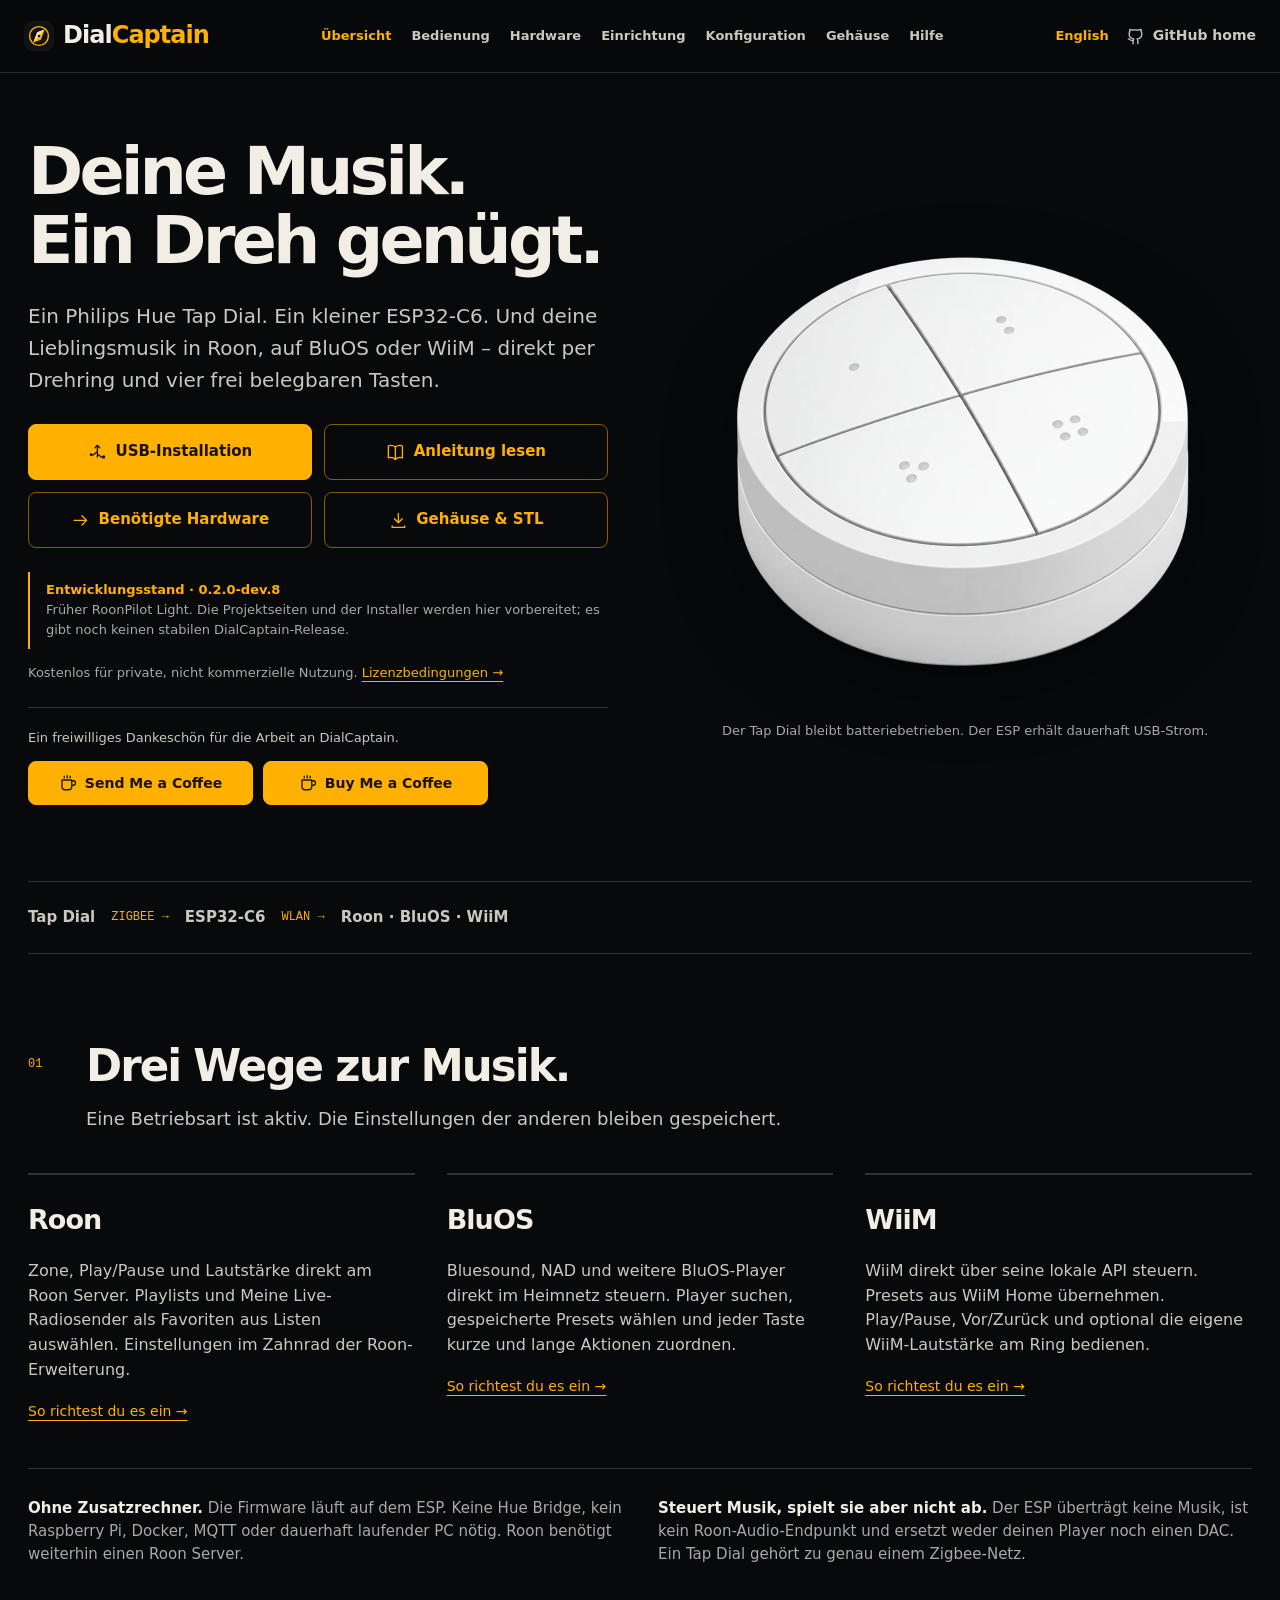
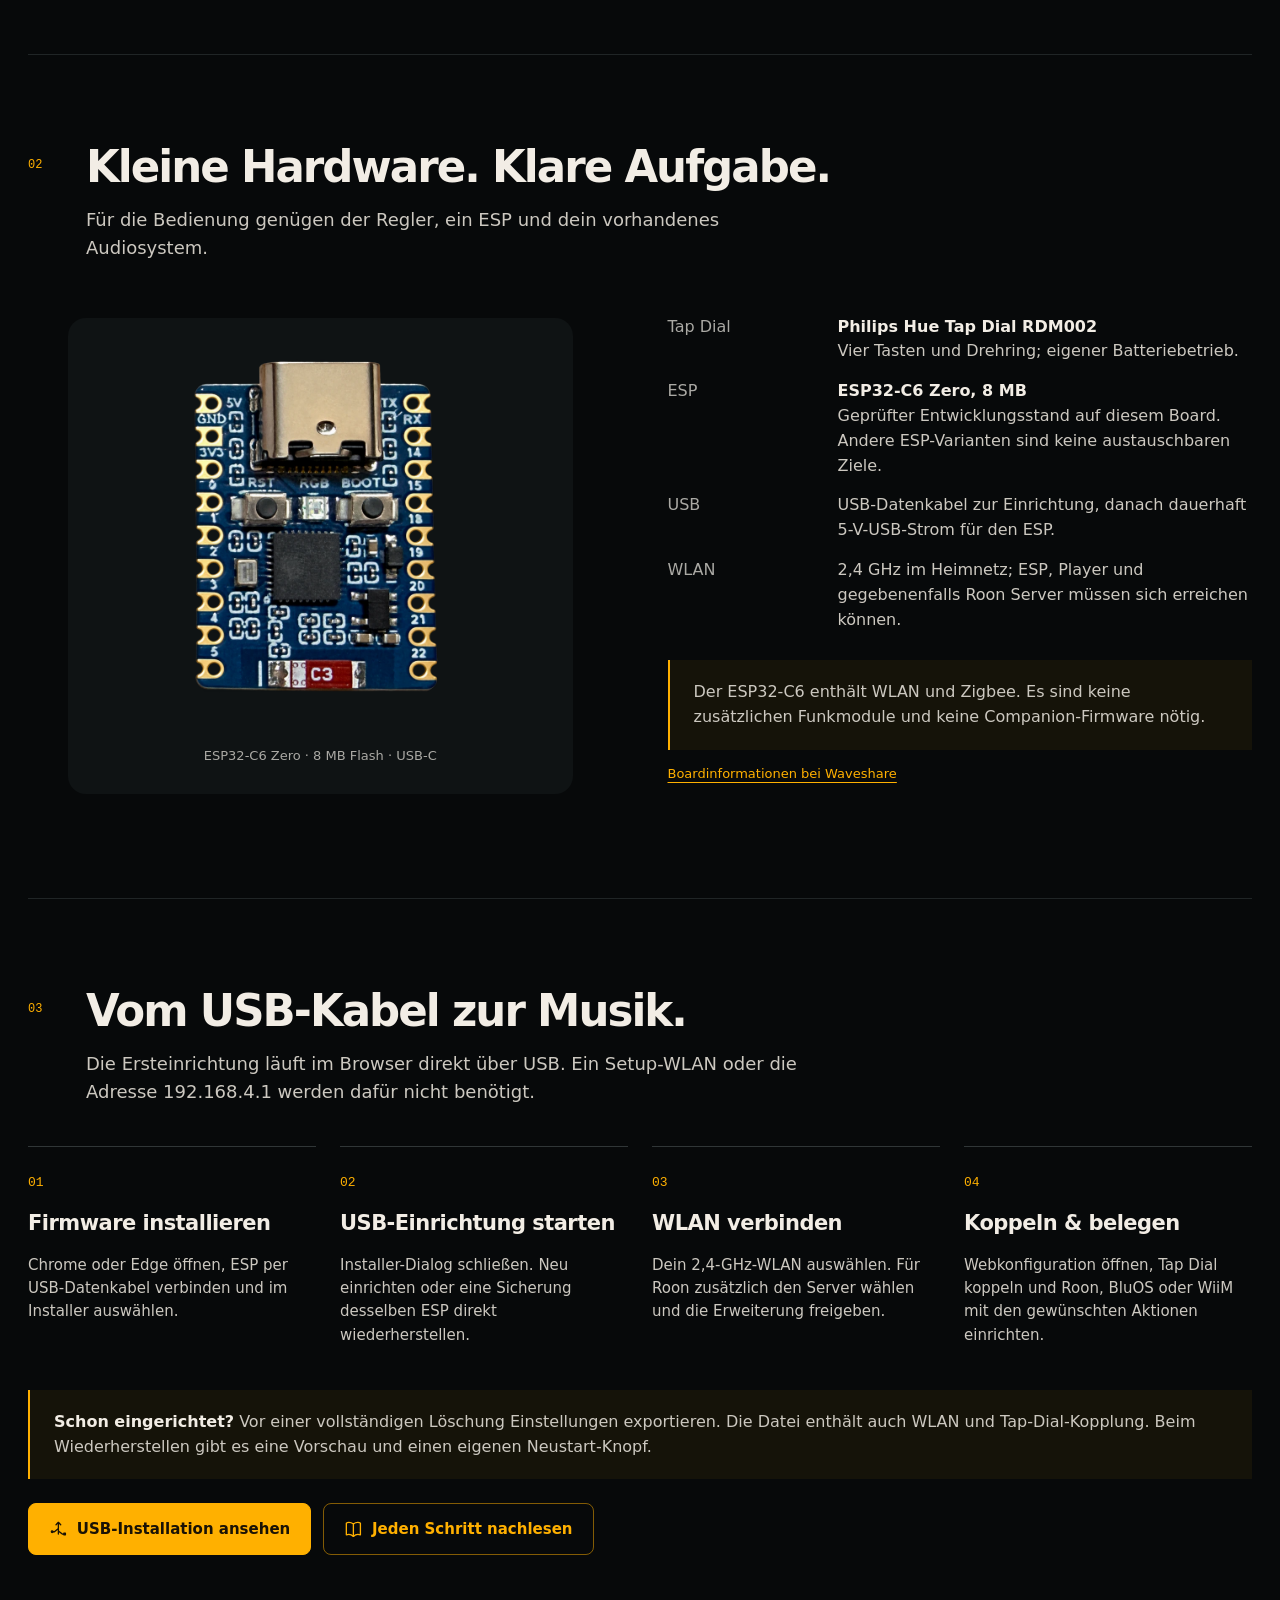
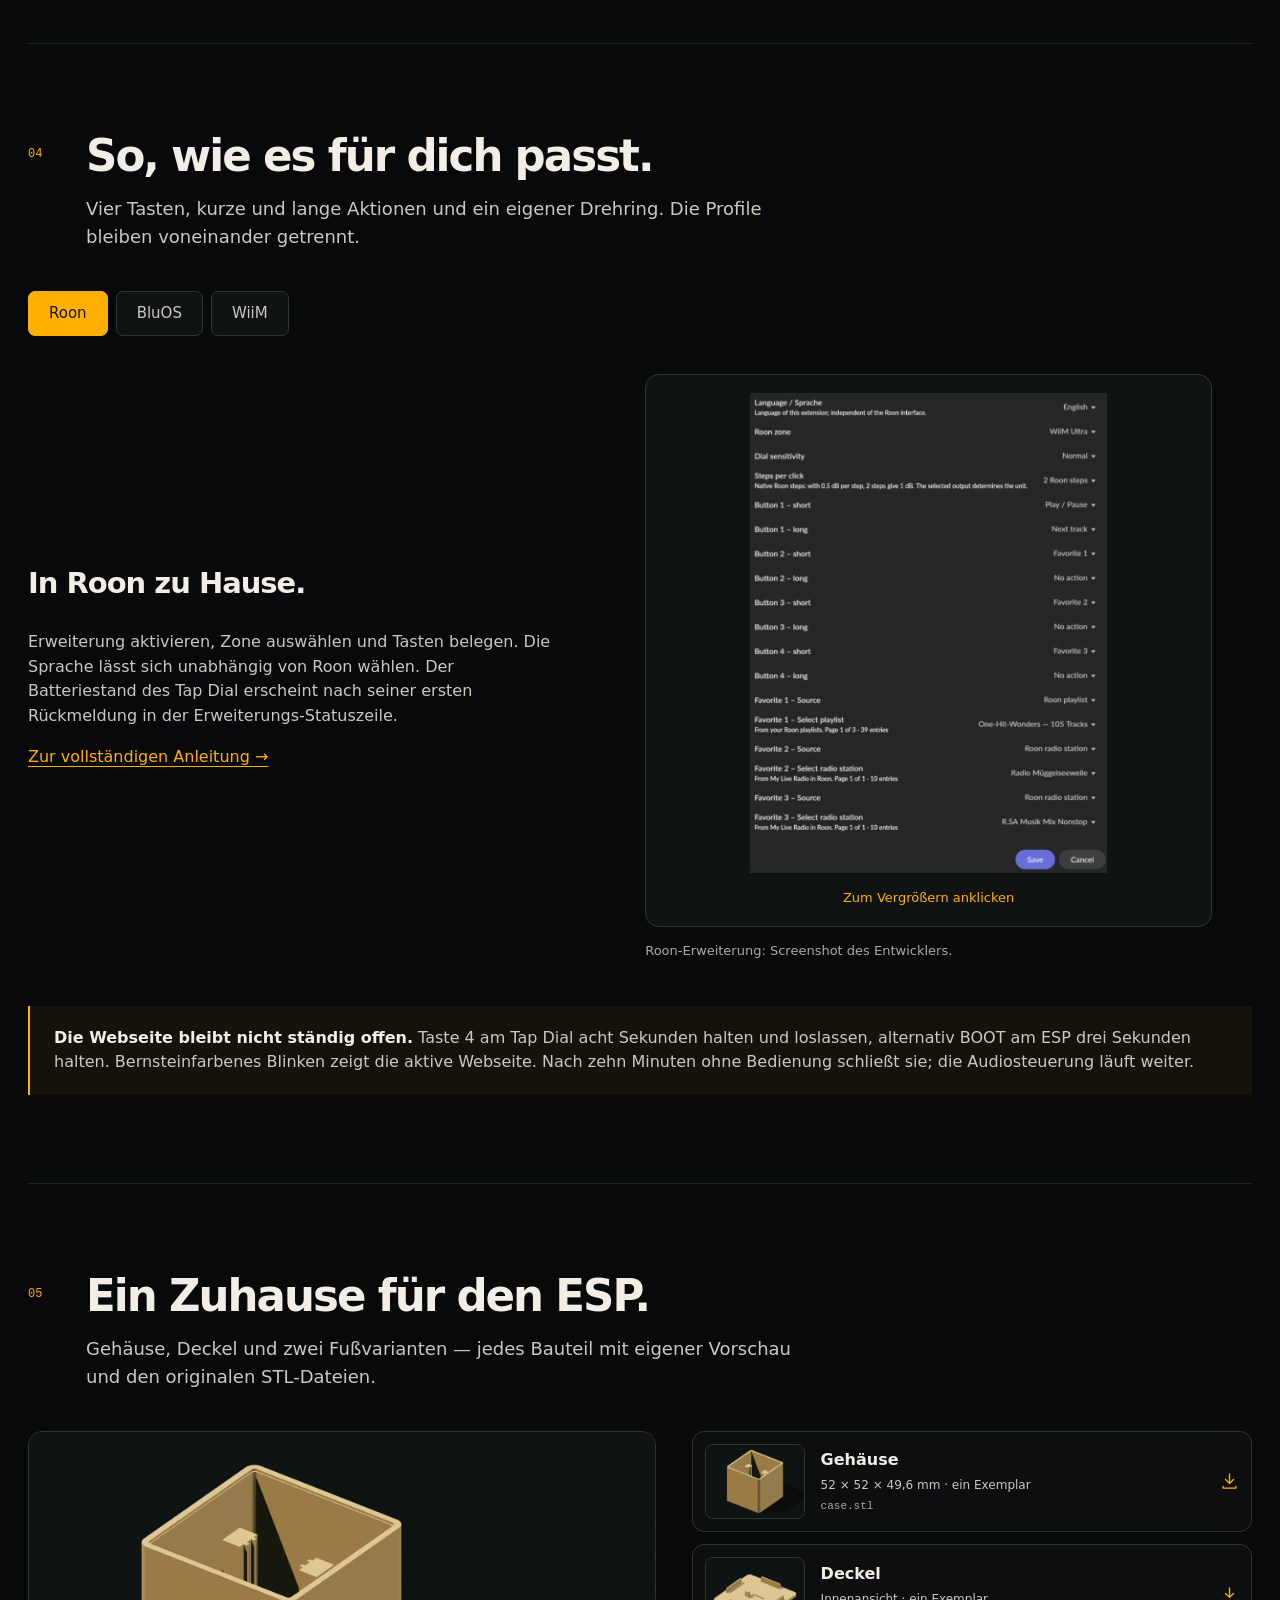
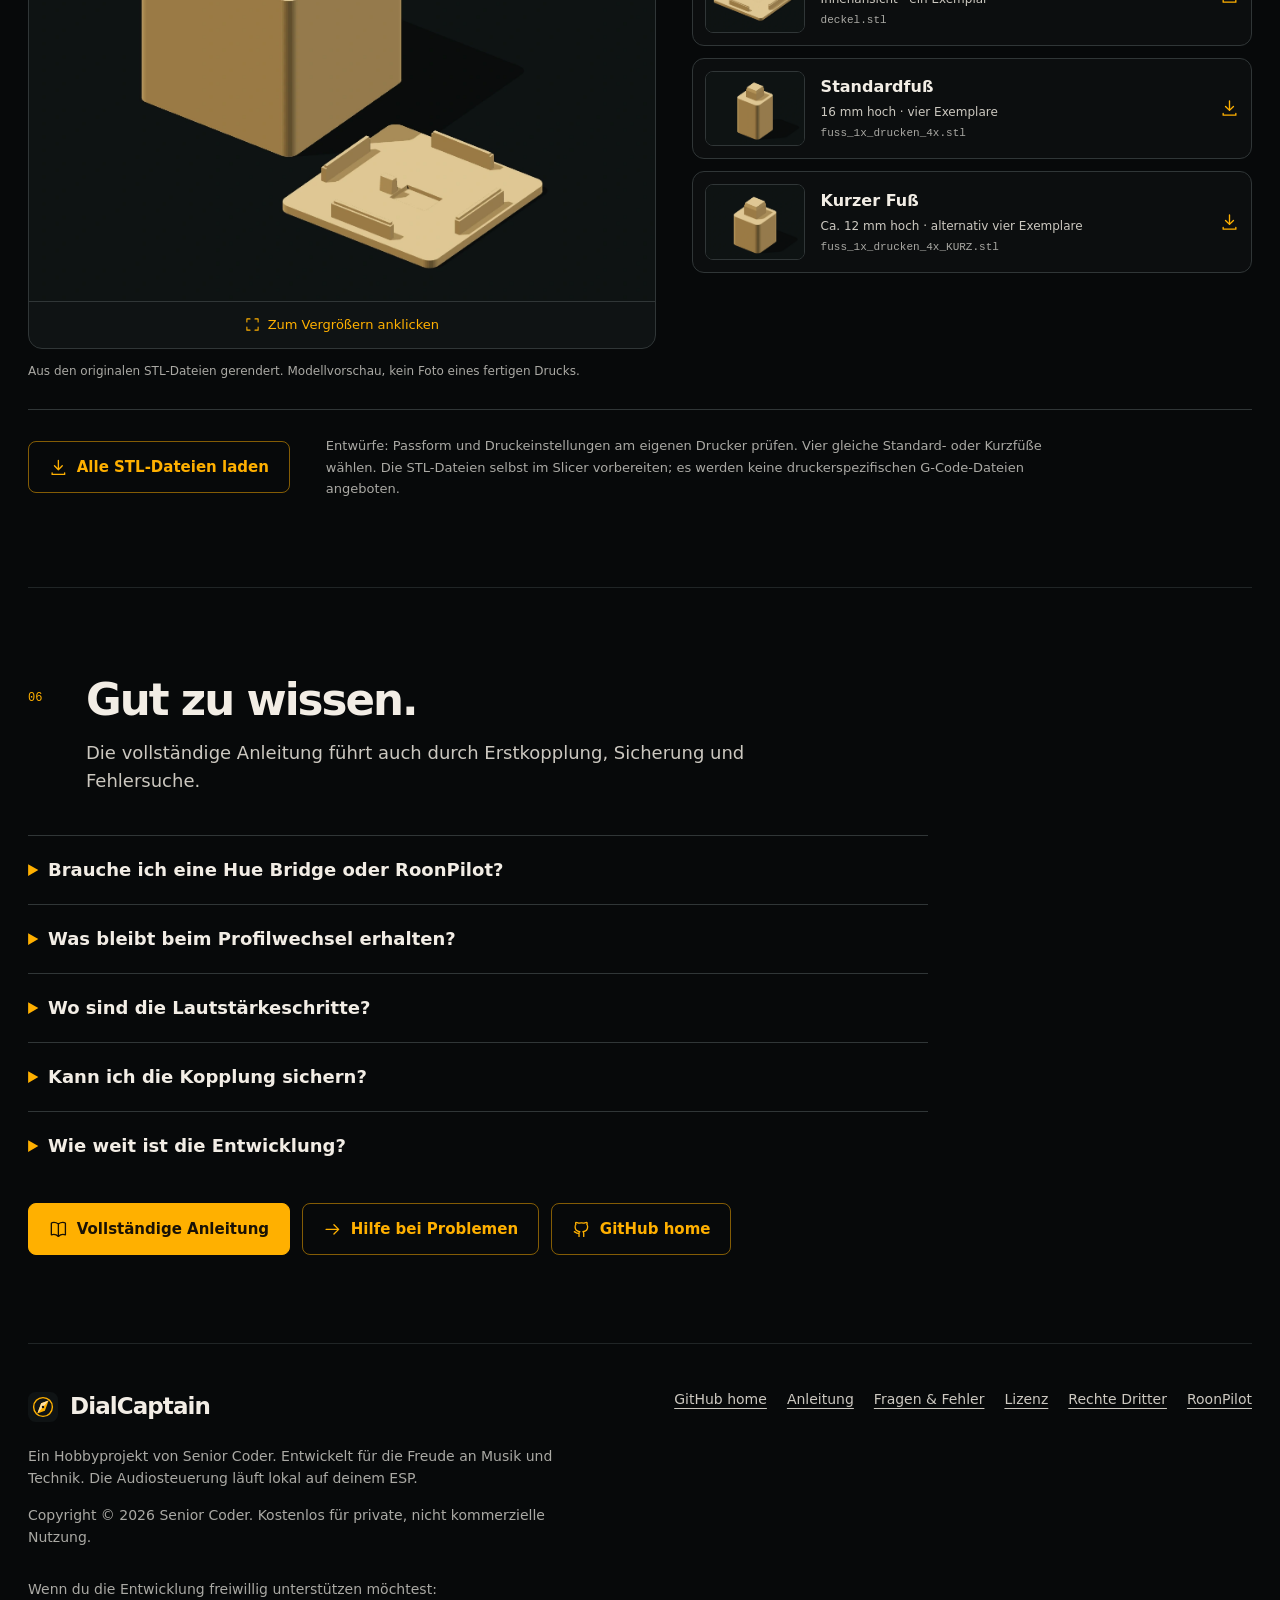
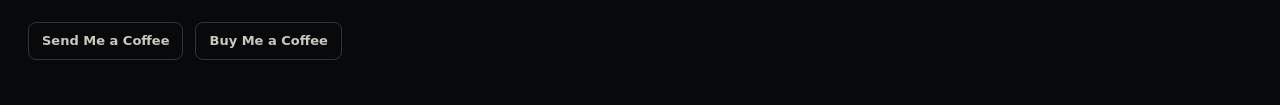
==== commit 0e2f0441: "Add DialCaptain personal-use license and bilingual licensing pages" ====
--- a/docs/de/index.html
+++ b/docs/de/index.html
@@ -1,5 +1,5 @@
 <!doctype html>
-<html lang="de"><head><meta charset="utf-8"><meta name="viewport" content="width=device-width, initial-scale=1"><meta name="color-scheme" content="dark"><meta name="theme-color" content="#07090a"><meta name="robots" content="noindex,nofollow"><meta name="description" content="Philips Hue Tap Dial und ESP32-C6: Roon, BluOS und WiiM. USB-Einrichtung, Konfiguration und druckbares Gehäuse."><title>DialCaptain — Dein Drehring für Roon, BluOS und WiiM</title><link rel="icon" href="../assets/favicon.svg"><link rel="stylesheet" href="../assets/foundation.css"><link rel="stylesheet" href="../assets/project.css?v=coffee-1"><script src="../assets/navigation.js" defer></script><script src="../assets/project.js" defer></script></head>
+<html lang="de"><head><meta charset="utf-8"><meta name="viewport" content="width=device-width, initial-scale=1"><meta name="color-scheme" content="dark"><meta name="theme-color" content="#07090a"><meta name="robots" content="noindex,nofollow"><meta name="description" content="Philips Hue Tap Dial und ESP32-C6: Roon, BluOS und WiiM. USB-Einrichtung, Konfiguration und druckbares Gehäuse."><title>DialCaptain — Dein Drehring für Roon, BluOS und WiiM</title><link rel="icon" href="../assets/favicon.svg"><link rel="stylesheet" href="../assets/foundation.css"><link rel="stylesheet" href="../assets/project.css?v=license-1"><script src="../assets/navigation.js" defer></script><script src="../assets/project.js" defer></script></head>
 <body class="project-page"><a class="skip-link" href="#main">Zum Inhalt</a><svg class="icon-sprite" aria-hidden="true"><symbol id="i-usb" viewBox="0 0 24 24"><path d="M12 3v15M9 6l3-3 3 3M12 11l-5 4H4M12 14l5 4h3"/><circle cx="4" cy="15" r="1"/><rect x="19" y="17" width="2" height="2"/></symbol><symbol id="i-book" viewBox="0 0 24 24"><path d="M12 5v16M12 5C8 2 4 3 3 4v15c3-1 6-1 9 2 3-3 6-3 9-2V4c-1-1-5-2-9 1Z"/></symbol><symbol id="i-arrow" viewBox="0 0 24 24"><path d="M4 12h16M14 6l6 6-6 6"/></symbol><symbol id="i-download" viewBox="0 0 24 24"><path d="M12 3v12M7 10l5 5 5-5M4 19v2h16v-2"/></symbol><symbol id="i-github" viewBox="0 0 24 24"><path d="M9 21v-4c-4 1-4-2-6-2M15 21v-4c0-1-.5-2-1-2 4-.5 6-2 6-6 0-1-.5-3-1-3 .5-1 .5-3 0-3-2 0-3 1-4 1-2-.5-4-.5-6 0-1 0-2-1-4-1-.5 0-.5 2 0 3-.5 0-1 2-1 3 0 4 2 5.5 6 6-.5 0-1 1-1 2"/></symbol></svg>
 <header class="site-header">
 <div class="header-inner"><a class="brand" href="#overview" aria-label="DialCaptain"><img src="../assets/favicon.svg" alt="" width="30" height="30"><span>Dial<em>Captain</em></span></a>
@@ -22,6 +22,7 @@
 <div class="hero-actions"><a class="button primary" href="../firmware/?lang=de" ><svg aria-hidden="true"><use href="#i-usb"></use></svg>USB-Installation</a><a class="button secondary" href="guide/" ><svg aria-hidden="true"><use href="#i-book"></use></svg>Anleitung lesen</a><a class="button secondary" href="#hardware" ><svg aria-hidden="true"><use href="#i-arrow"></use></svg>Benötigte Hardware</a><a class="button secondary" href="#enclosure" ><svg aria-hidden="true"><use href="#i-download"></use></svg>Gehäuse & STL</a>
 </div>
 <div class="release-note"><strong>Entwicklungsstand · 0.2.0-dev.8</strong><br>Früher RoonPilot Light. Die Projektseiten und der Installer werden hier vorbereitet; es gibt noch keinen stabilen DialCaptain-Release.</div>
+<div class="license-summary">Kostenlos für private, nicht kommerzielle Nutzung. <a href="license/">Lizenzbedingungen →</a></div>
 <aside class="project-support" aria-label="DialCaptain unterstützen"><p>Ein freiwilliges Dankeschön für die Arbeit an DialCaptain.</p><div class="support-links support-links-prominent"><a class="button" href="https://buy.stripe.com/6oU3cw0eV0hC5nbdlX2Fa00"><svg aria-hidden="true" viewBox="0 0 24 24"><path d="M4 8h13v9a4 4 0 0 1-4 4H8a4 4 0 0 1-4-4ZM17 9h2a3 3 0 0 1 0 6h-2M7 3v2m4-3v3m4-2v2"/></svg>Send Me a Coffee</a><a class="button" href="https://buymeacoffee.com/mermayer"><svg aria-hidden="true" viewBox="0 0 24 24"><path d="M4 8h13v9a4 4 0 0 1-4 4H8a4 4 0 0 1-4-4ZM17 9h2a3 3 0 0 1 0 6h-2M7 3v2m4-3v3m4-2v2"/></svg>Buy Me a Coffee</a></div></aside>
 </div>
 <figure class="hero-image"><img src="../assets/tap-dial.webp" alt="Philips Hue Tap Dial" width="1120" height="1024" fetchpriority="high">
@@ -204,8 +205,9 @@
 <div class="footer-main">
 <div><a class="footer-brand" href="#overview"><img src="../assets/favicon.svg" alt="" width="30" height="30">DialCaptain</a>
 <p class="footer-copy">Ein Hobbyprojekt von Senior Coder. Entwickelt für die Freude an Musik und Technik. Die Audiosteuerung läuft lokal auf deinem ESP.</p>
-</div>
-<div class="footer-links"><a href="https://github.com/mermayer/DialCaptain">GitHub home</a><a href="guide/">Anleitung</a><a href="https://github.com/mermayer/DialCaptain/issues">Fragen & Fehler</a><a href="https://mermayer.github.io/RoonPilot/">RoonPilot</a>
+<p class="footer-copy">Copyright © 2026 Senior Coder. Kostenlos für private, nicht kommerzielle Nutzung.</p>
+</div>
+<div class="footer-links"><a href="https://github.com/mermayer/DialCaptain">GitHub home</a><a href="guide/">Anleitung</a><a href="https://github.com/mermayer/DialCaptain/issues">Fragen & Fehler</a><a href="license/">Lizenz</a><a href="license/#third-party">Rechte Dritter</a><a href="https://mermayer.github.io/RoonPilot/">RoonPilot</a>
 </div>
 </div>
 <p class="footer-copy">Wenn du die Entwicklung freiwillig unterstützen möchtest:</p>
--- a/docs/assets/project.css
+++ b/docs/assets/project.css
@@ -36,6 +36,8 @@
 .hero-image figcaption { color:var(--muted); font-size:13px; margin-top:8px; text-align:center; }
 .release-note { border-left:2px solid var(--accent); padding:8px 0 8px 16px; color:var(--muted); font-size:13px; line-height:1.55; margin-top:24px; max-width:580px; }
 .release-note strong { color:var(--accent); }
+.license-summary { max-width:580px; margin-top:14px; color:var(--muted); font-size:13px; line-height:1.6; }
+.license-summary a { color:var(--accent); white-space:nowrap; }
 .signal-path { display:flex; align-items:center; flex-wrap:wrap; gap:16px; border-block:1px solid var(--line); padding:24px 0; color:var(--muted-strong); font-size:15px; }
 .signal-path span { color:var(--accent); font:12px/1.3 Consolas,monospace; }
 .content-section { padding-block:88px; border-bottom:1px solid var(--line-soft); }
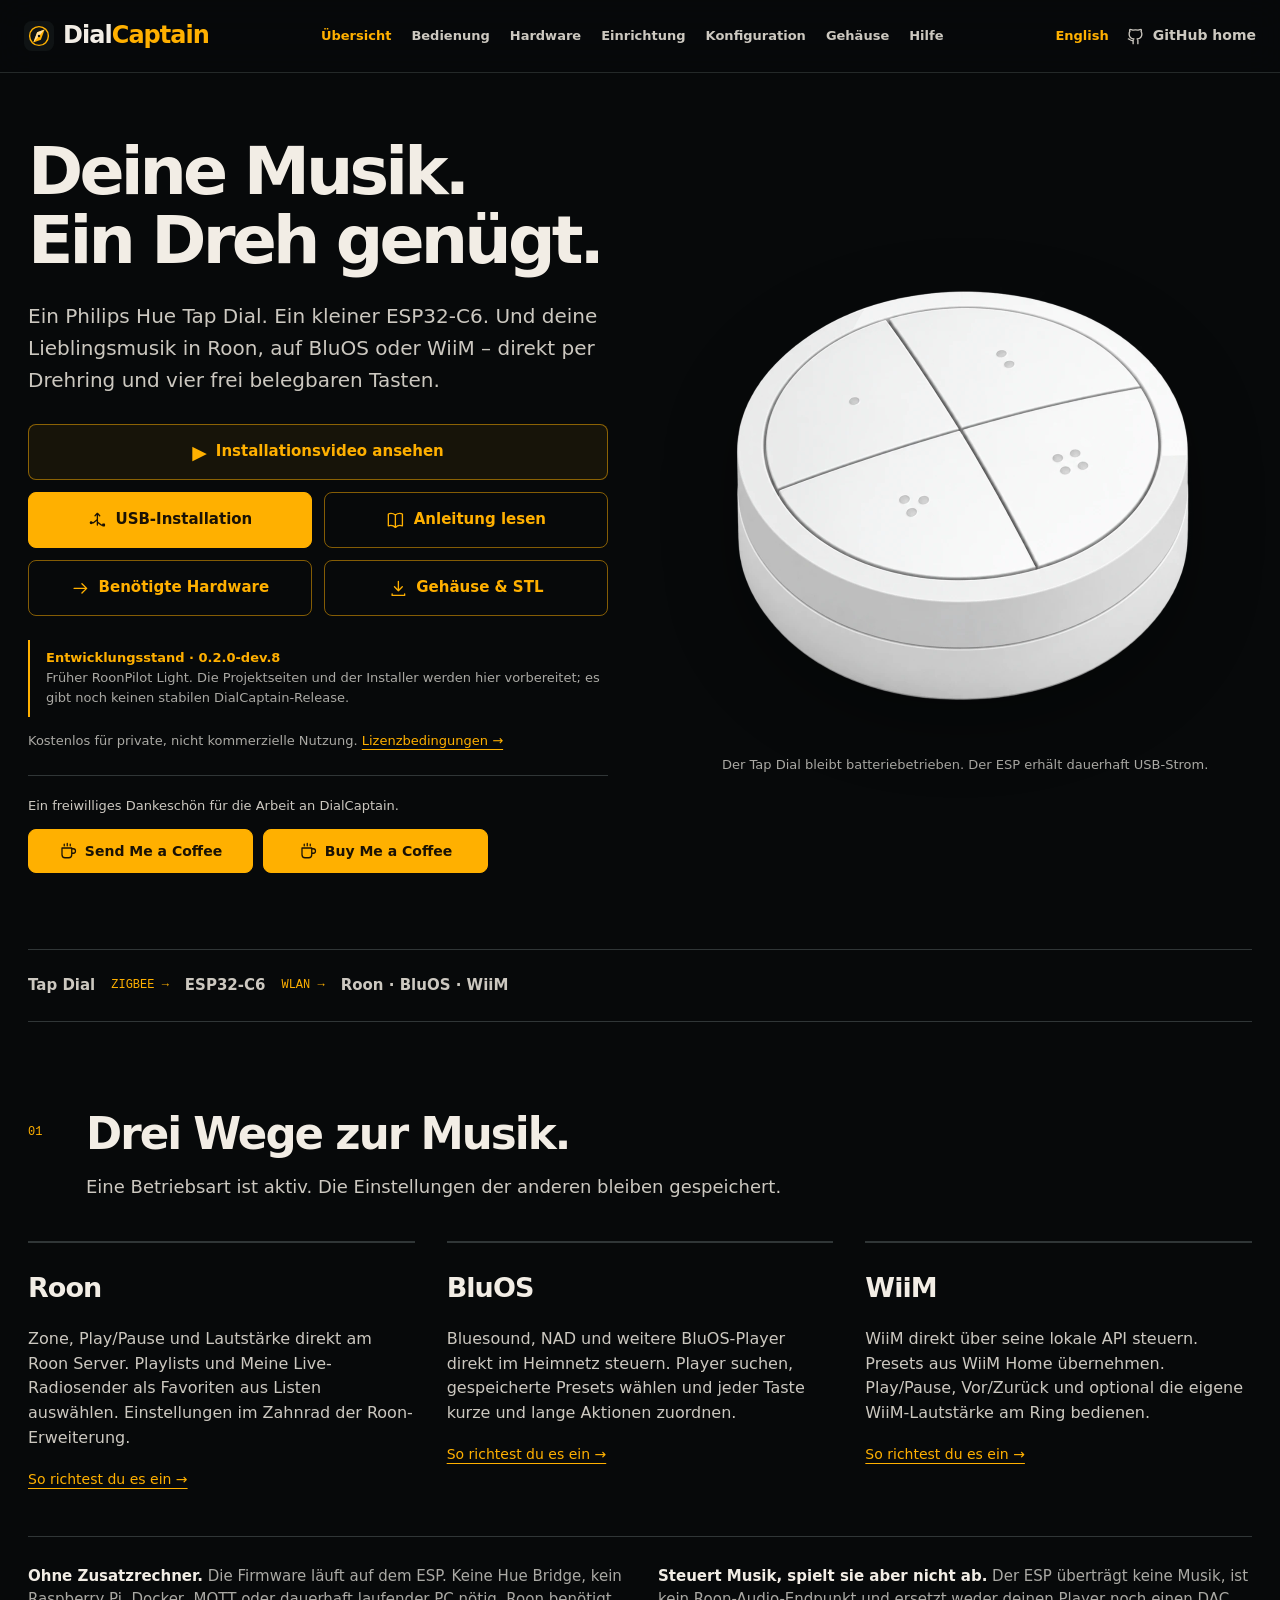
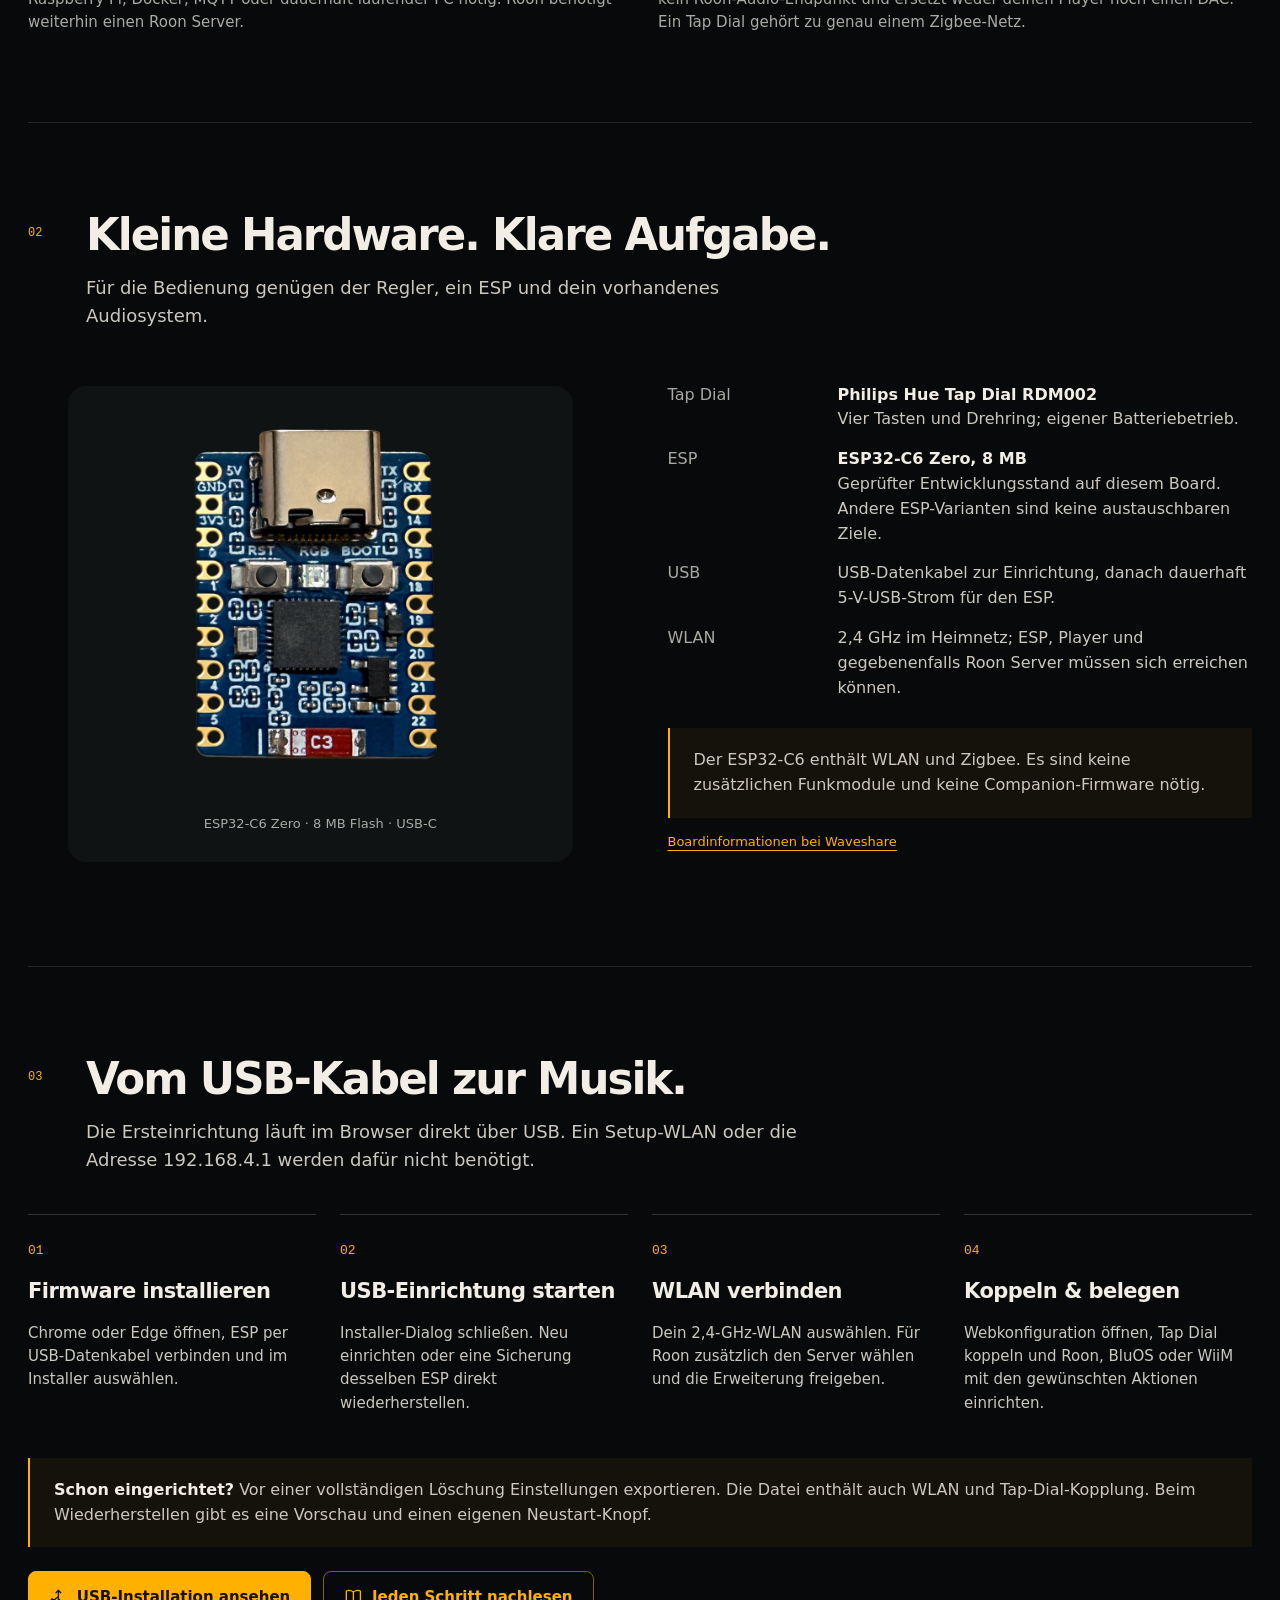
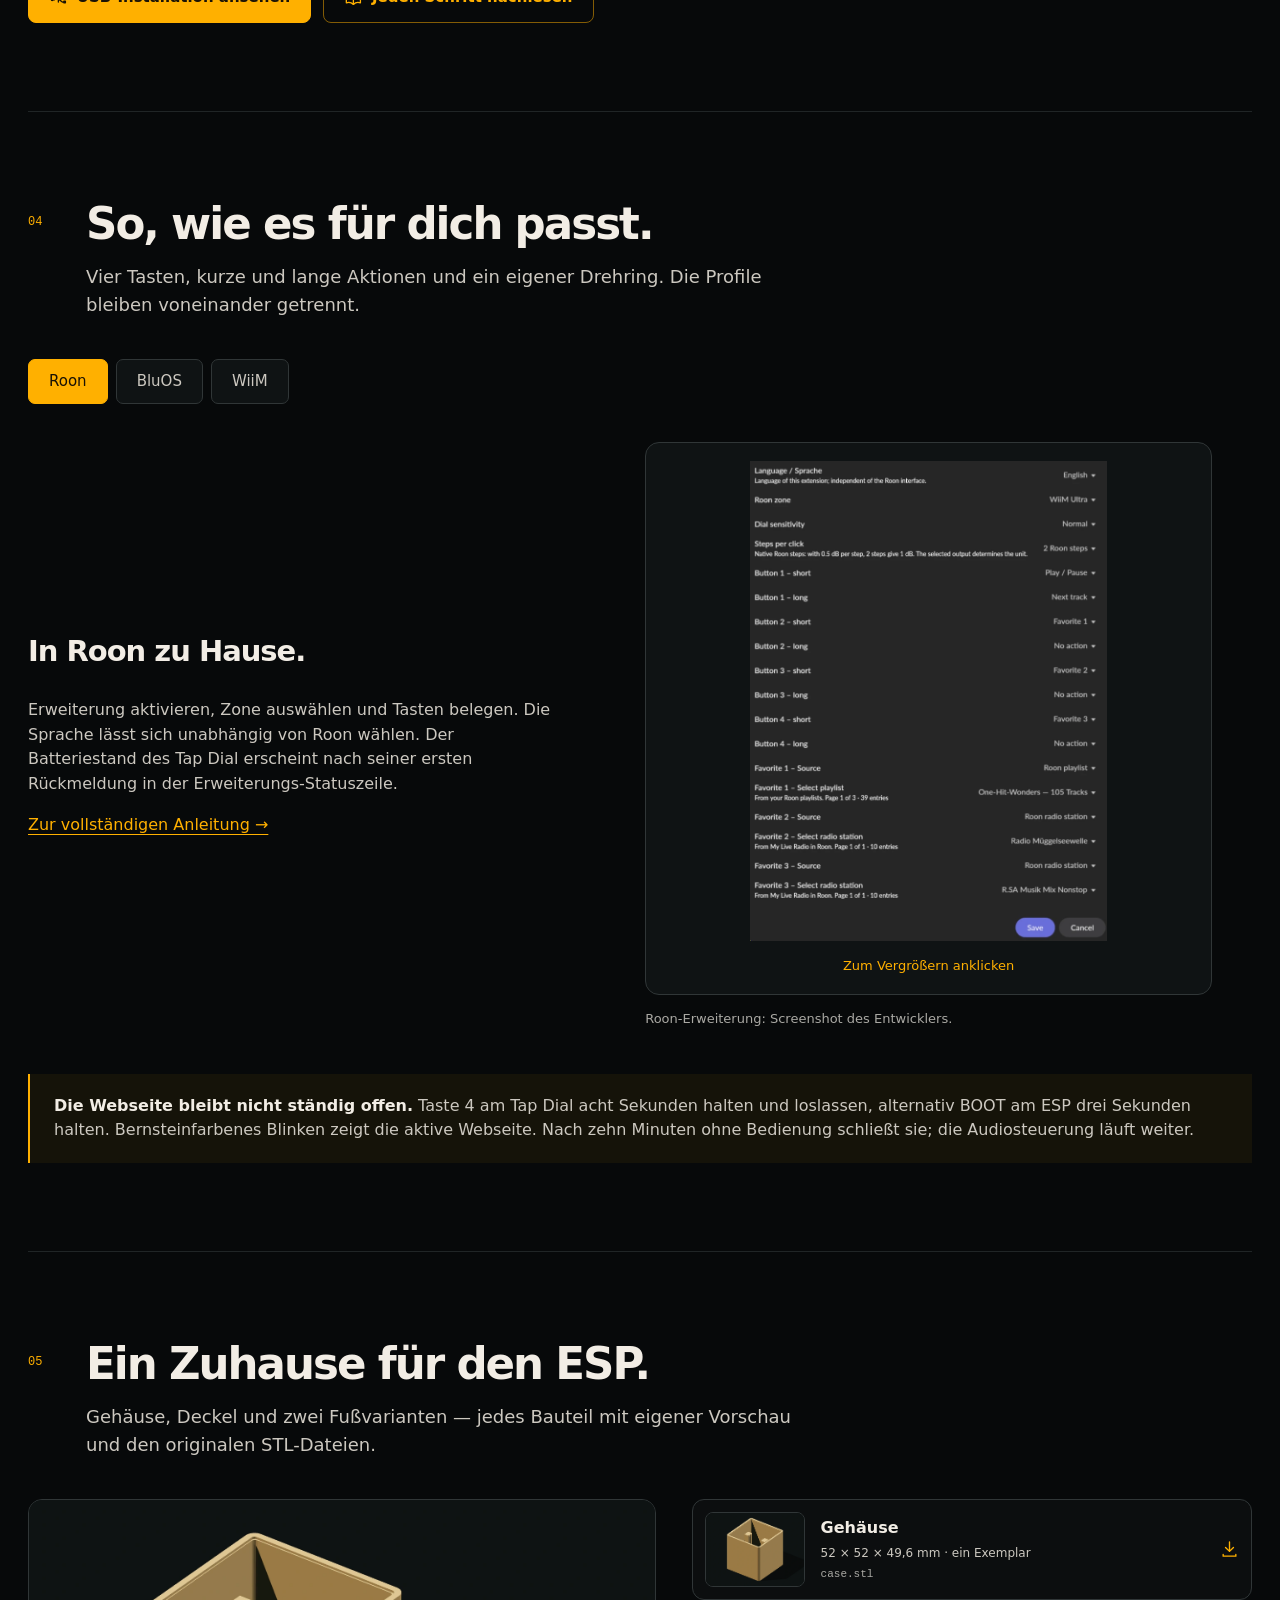
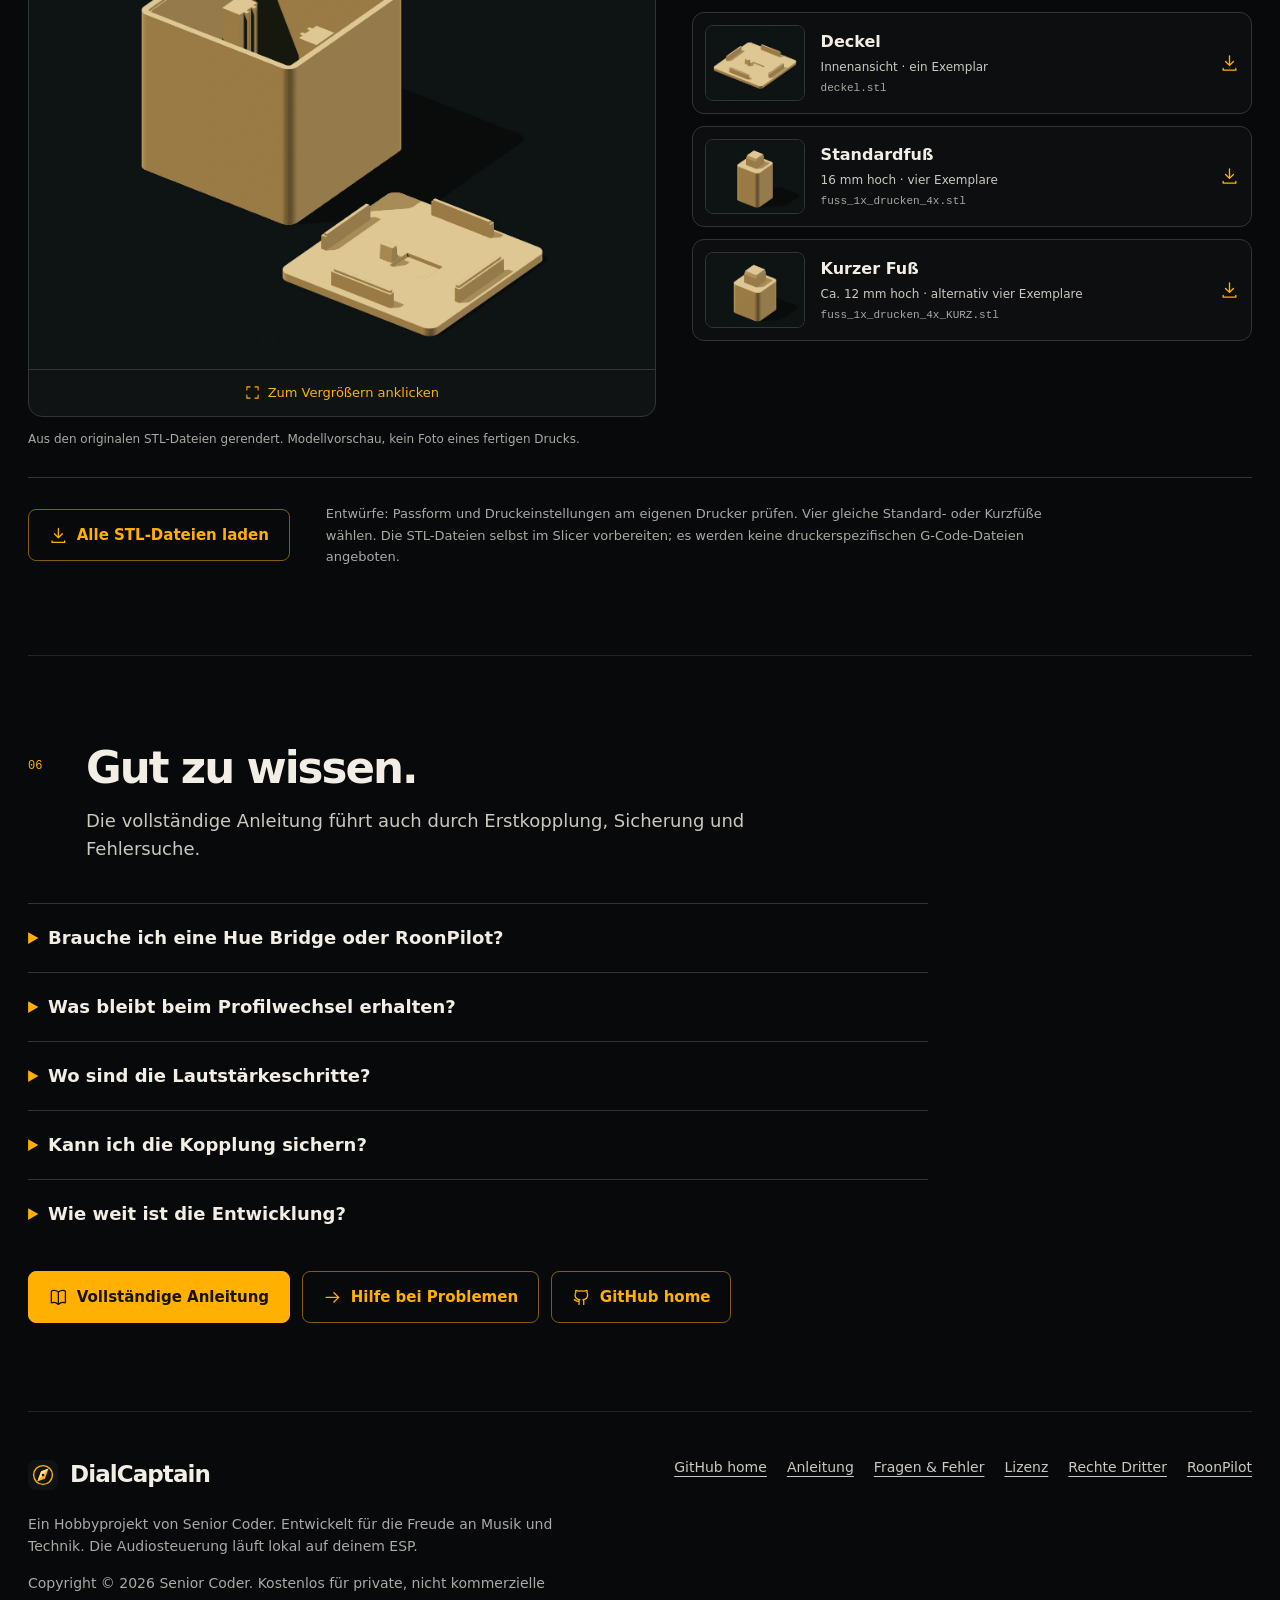
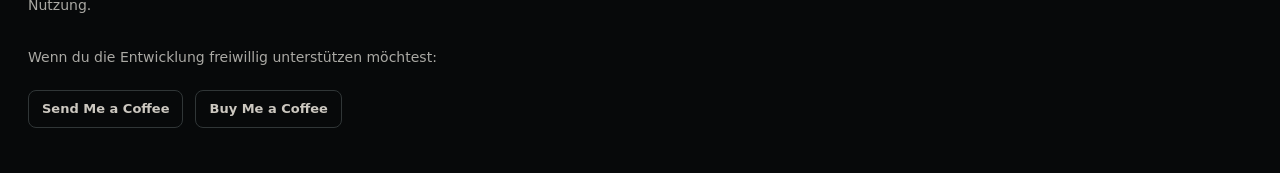
==== commit 9210dcde: "Add bilingual DialCaptain installation video guides" ====
--- a/docs/de/index.html
+++ b/docs/de/index.html
@@ -1,5 +1,5 @@
 <!doctype html>
-<html lang="de"><head><meta charset="utf-8"><meta name="viewport" content="width=device-width, initial-scale=1"><meta name="color-scheme" content="dark"><meta name="theme-color" content="#07090a"><meta name="robots" content="noindex,nofollow"><meta name="description" content="Philips Hue Tap Dial und ESP32-C6: Roon, BluOS und WiiM. USB-Einrichtung, Konfiguration und druckbares Gehäuse."><title>DialCaptain — Dein Drehring für Roon, BluOS und WiiM</title><link rel="icon" href="../assets/favicon.svg"><link rel="stylesheet" href="../assets/foundation.css"><link rel="stylesheet" href="../assets/project.css?v=license-1"><script src="../assets/navigation.js" defer></script><script src="../assets/project.js" defer></script></head>
+<html lang="de"><head><meta charset="utf-8"><meta name="viewport" content="width=device-width, initial-scale=1"><meta name="color-scheme" content="dark"><meta name="theme-color" content="#07090a"><meta name="robots" content="noindex,nofollow"><meta name="description" content="Philips Hue Tap Dial und ESP32-C6: Roon, BluOS und WiiM. USB-Einrichtung, Konfiguration und druckbares Gehäuse."><title>DialCaptain — Dein Drehring für Roon, BluOS und WiiM</title><link rel="icon" href="../assets/favicon.svg"><link rel="stylesheet" href="../assets/foundation.css"><link rel="stylesheet" href="../assets/project.css?v=video-guide-1"><script src="../assets/navigation.js" defer></script><script src="../assets/project.js" defer></script></head>
 <body class="project-page"><a class="skip-link" href="#main">Zum Inhalt</a><svg class="icon-sprite" aria-hidden="true"><symbol id="i-usb" viewBox="0 0 24 24"><path d="M12 3v15M9 6l3-3 3 3M12 11l-5 4H4M12 14l5 4h3"/><circle cx="4" cy="15" r="1"/><rect x="19" y="17" width="2" height="2"/></symbol><symbol id="i-book" viewBox="0 0 24 24"><path d="M12 5v16M12 5C8 2 4 3 3 4v15c3-1 6-1 9 2 3-3 6-3 9-2V4c-1-1-5-2-9 1Z"/></symbol><symbol id="i-arrow" viewBox="0 0 24 24"><path d="M4 12h16M14 6l6 6-6 6"/></symbol><symbol id="i-download" viewBox="0 0 24 24"><path d="M12 3v12M7 10l5 5 5-5M4 19v2h16v-2"/></symbol><symbol id="i-github" viewBox="0 0 24 24"><path d="M9 21v-4c-4 1-4-2-6-2M15 21v-4c0-1-.5-2-1-2 4-.5 6-2 6-6 0-1-.5-3-1-3 .5-1 .5-3 0-3-2 0-3 1-4 1-2-.5-4-.5-6 0-1 0-2-1-4-1-.5 0-.5 2 0 3-.5 0-1 2-1 3 0 4 2 5.5 6 6-.5 0-1 1-1 2"/></symbol></svg>
 <header class="site-header">
 <div class="header-inner"><a class="brand" href="#overview" aria-label="DialCaptain"><img src="../assets/favicon.svg" alt="" width="30" height="30"><span>Dial<em>Captain</em></span></a>
@@ -19,7 +19,7 @@
 <div class="hero-copy">
 <h1>Deine Musik.<br>Ein Dreh genügt.</h1>
 <p>Ein Philips Hue Tap Dial. Ein kleiner ESP32-C6. Und deine Lieblingsmusik in Roon, auf BluOS oder WiiM – direkt per Drehring und vier frei belegbaren Tasten.</p>
-<div class="hero-actions"><a class="button primary" href="../firmware/?lang=de" ><svg aria-hidden="true"><use href="#i-usb"></use></svg>USB-Installation</a><a class="button secondary" href="guide/" ><svg aria-hidden="true"><use href="#i-book"></use></svg>Anleitung lesen</a><a class="button secondary" href="#hardware" ><svg aria-hidden="true"><use href="#i-arrow"></use></svg>Benötigte Hardware</a><a class="button secondary" href="#enclosure" ><svg aria-hidden="true"><use href="#i-download"></use></svg>Gehäuse & STL</a>
+<div class="hero-actions"><a class="button secondary video-guide-link" href="../video/dialcaptain-installation-de.html"><span aria-hidden="true">▶</span>Installationsvideo ansehen</a><a class="button primary" href="../firmware/?lang=de" ><svg aria-hidden="true"><use href="#i-usb"></use></svg>USB-Installation</a><a class="button secondary" href="guide/" ><svg aria-hidden="true"><use href="#i-book"></use></svg>Anleitung lesen</a><a class="button secondary" href="#hardware" ><svg aria-hidden="true"><use href="#i-arrow"></use></svg>Benötigte Hardware</a><a class="button secondary" href="#enclosure" ><svg aria-hidden="true"><use href="#i-download"></use></svg>Gehäuse & STL</a>
 </div>
 <div class="release-note"><strong>Entwicklungsstand · 0.2.0-dev.8</strong><br>Früher RoonPilot Light. Die Projektseiten und der Installer werden hier vorbereitet; es gibt noch keinen stabilen DialCaptain-Release.</div>
 <div class="license-summary">Kostenlos für private, nicht kommerzielle Nutzung. <a href="license/">Lizenzbedingungen →</a></div>
--- a/docs/assets/project.css
+++ b/docs/assets/project.css
@@ -237,3 +237,7 @@
  html { scroll-behavior:auto; }
  *,*::before,*::after { transition:none!important; animation:none!important; }
 }
+
+/* Installation tutorial, added without replacing existing navigation. */
+.hero-actions .video-guide-link{grid-column:1 / -1;background:rgba(255,176,0,.065)}
+.video-guide-link span{font-size:19px;color:var(--accent)}
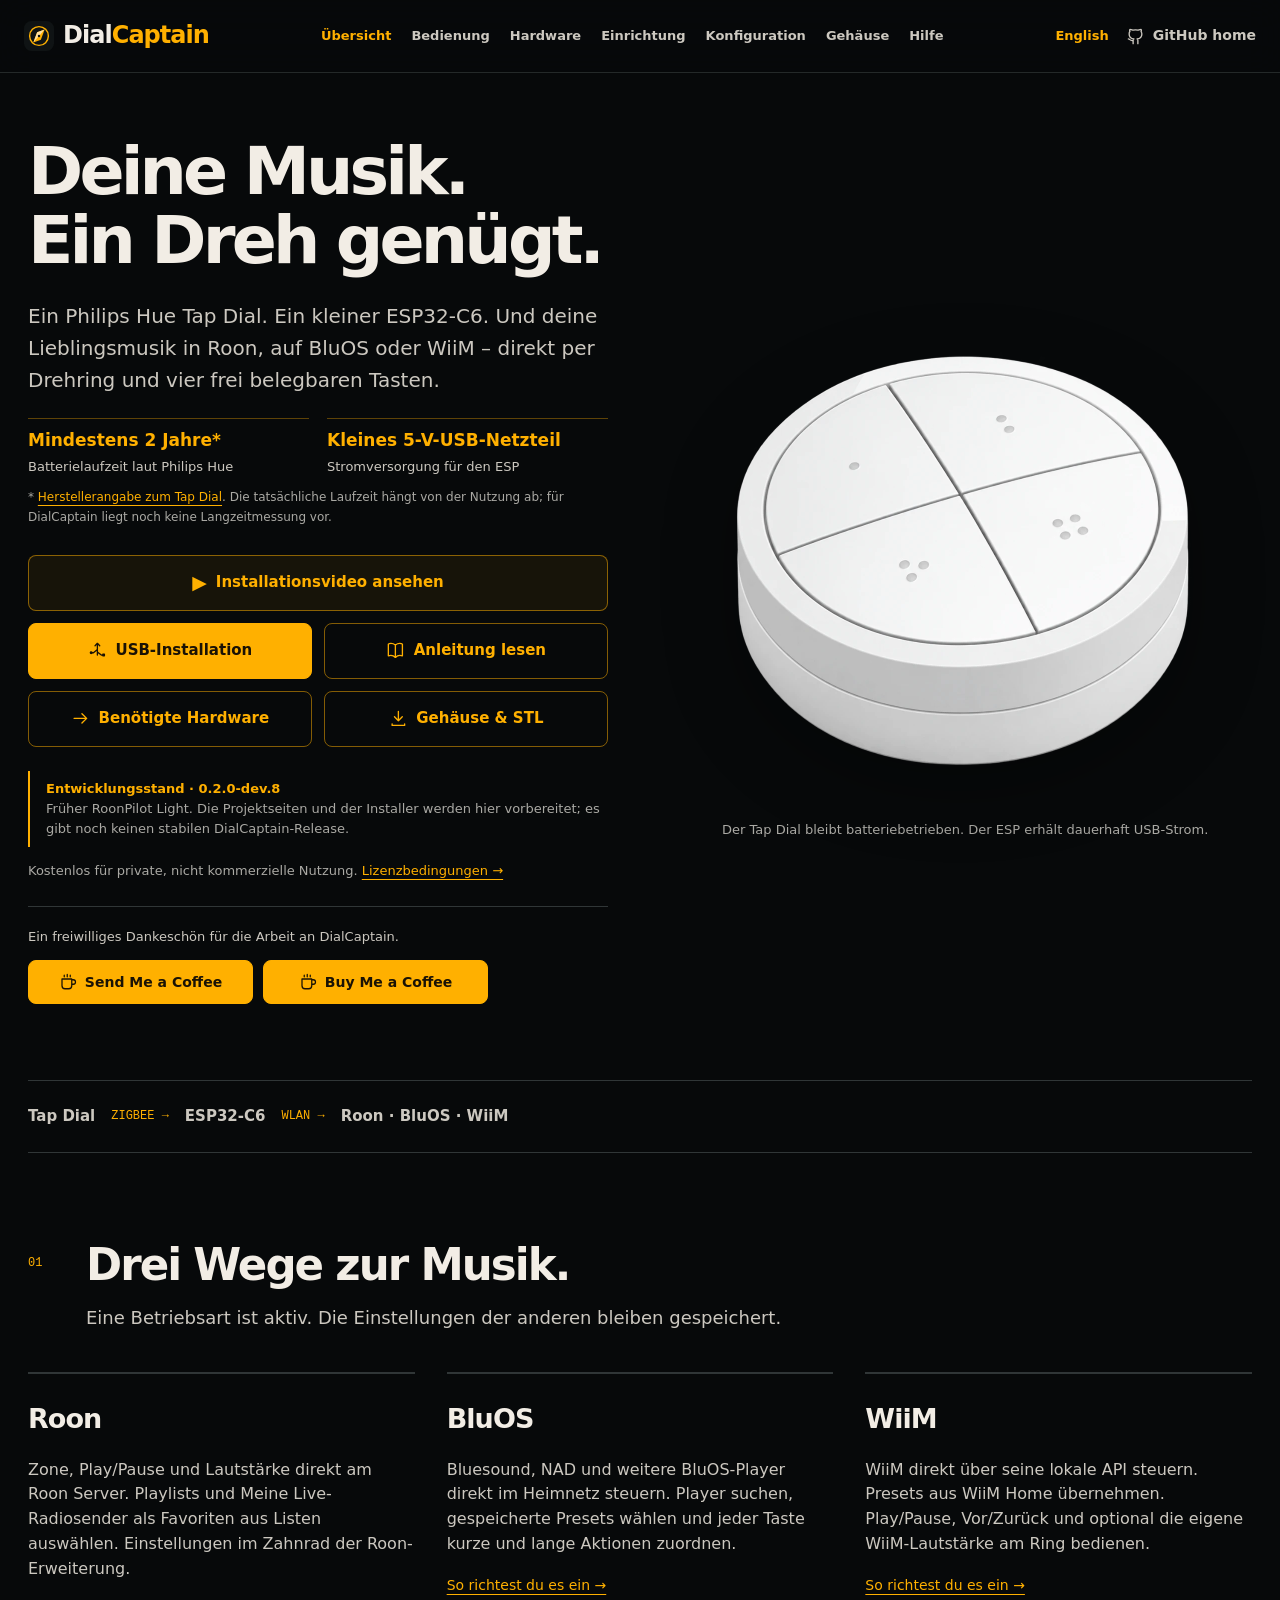
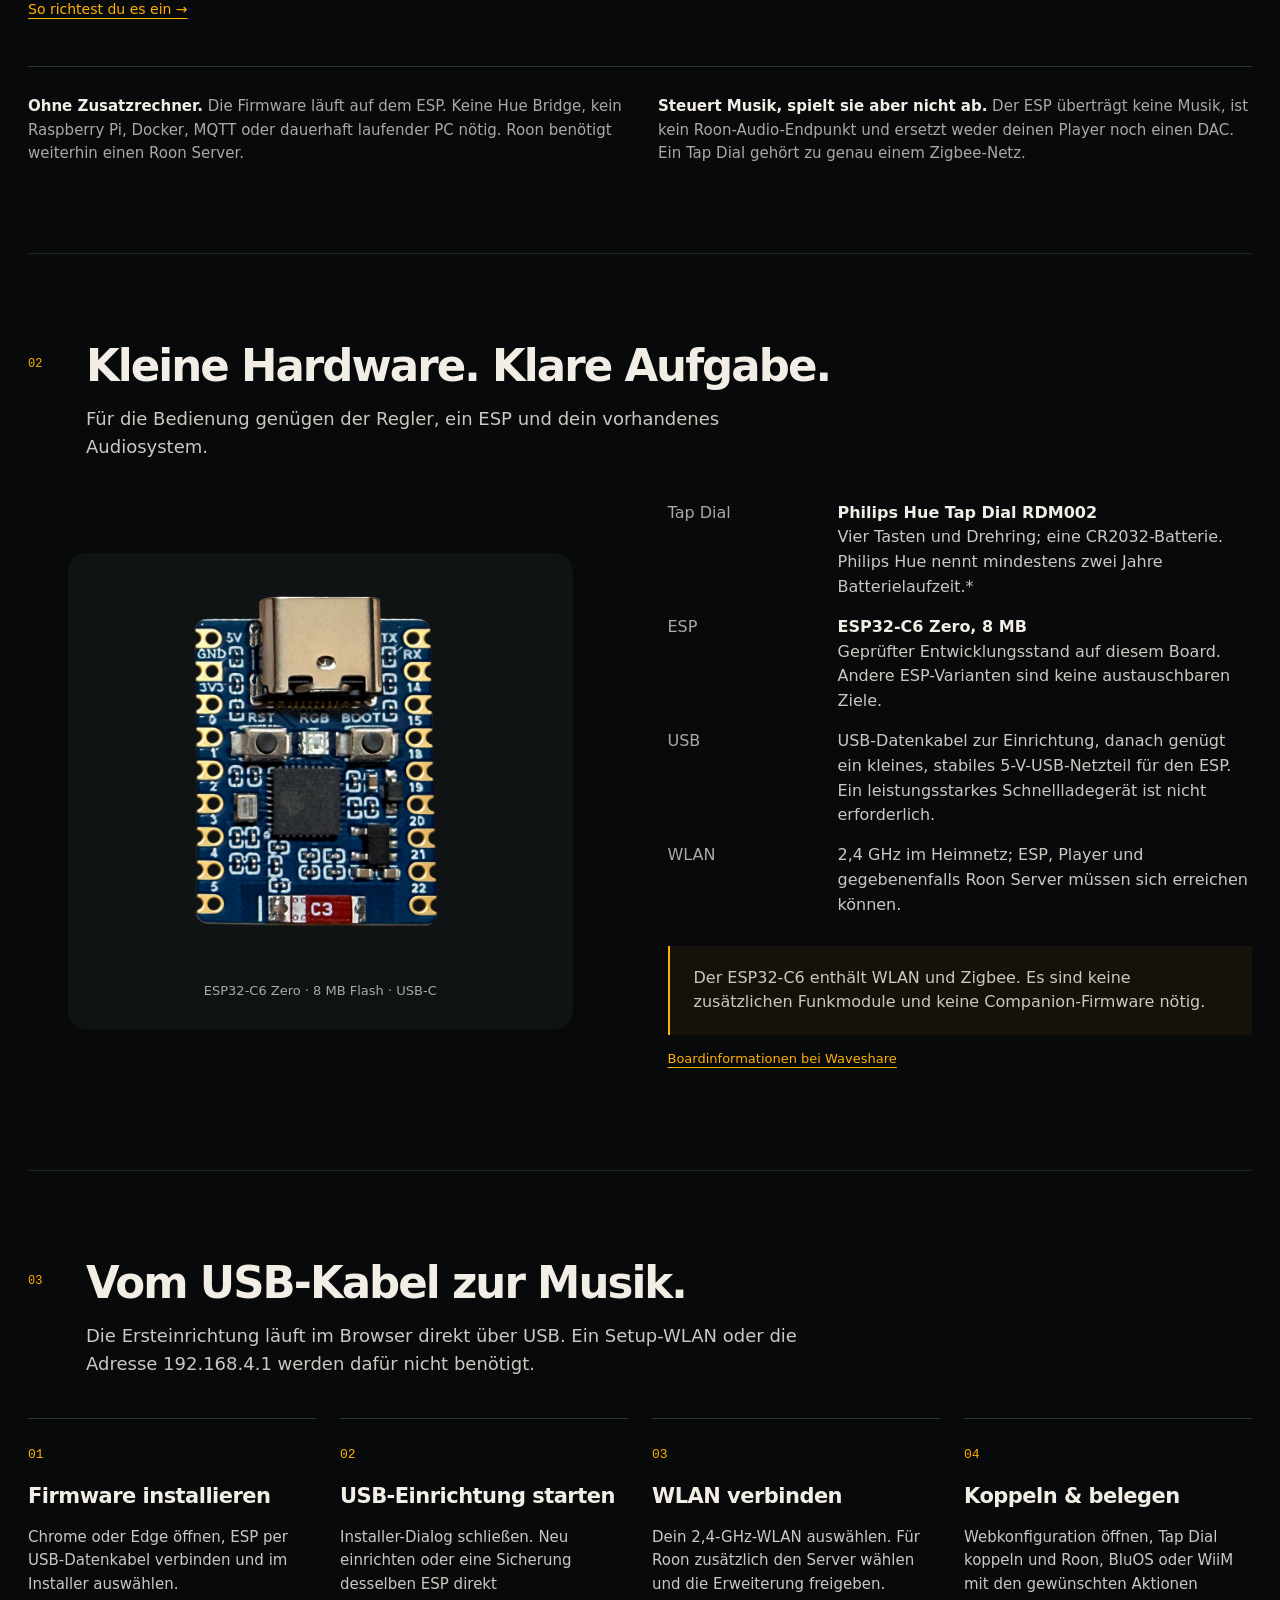
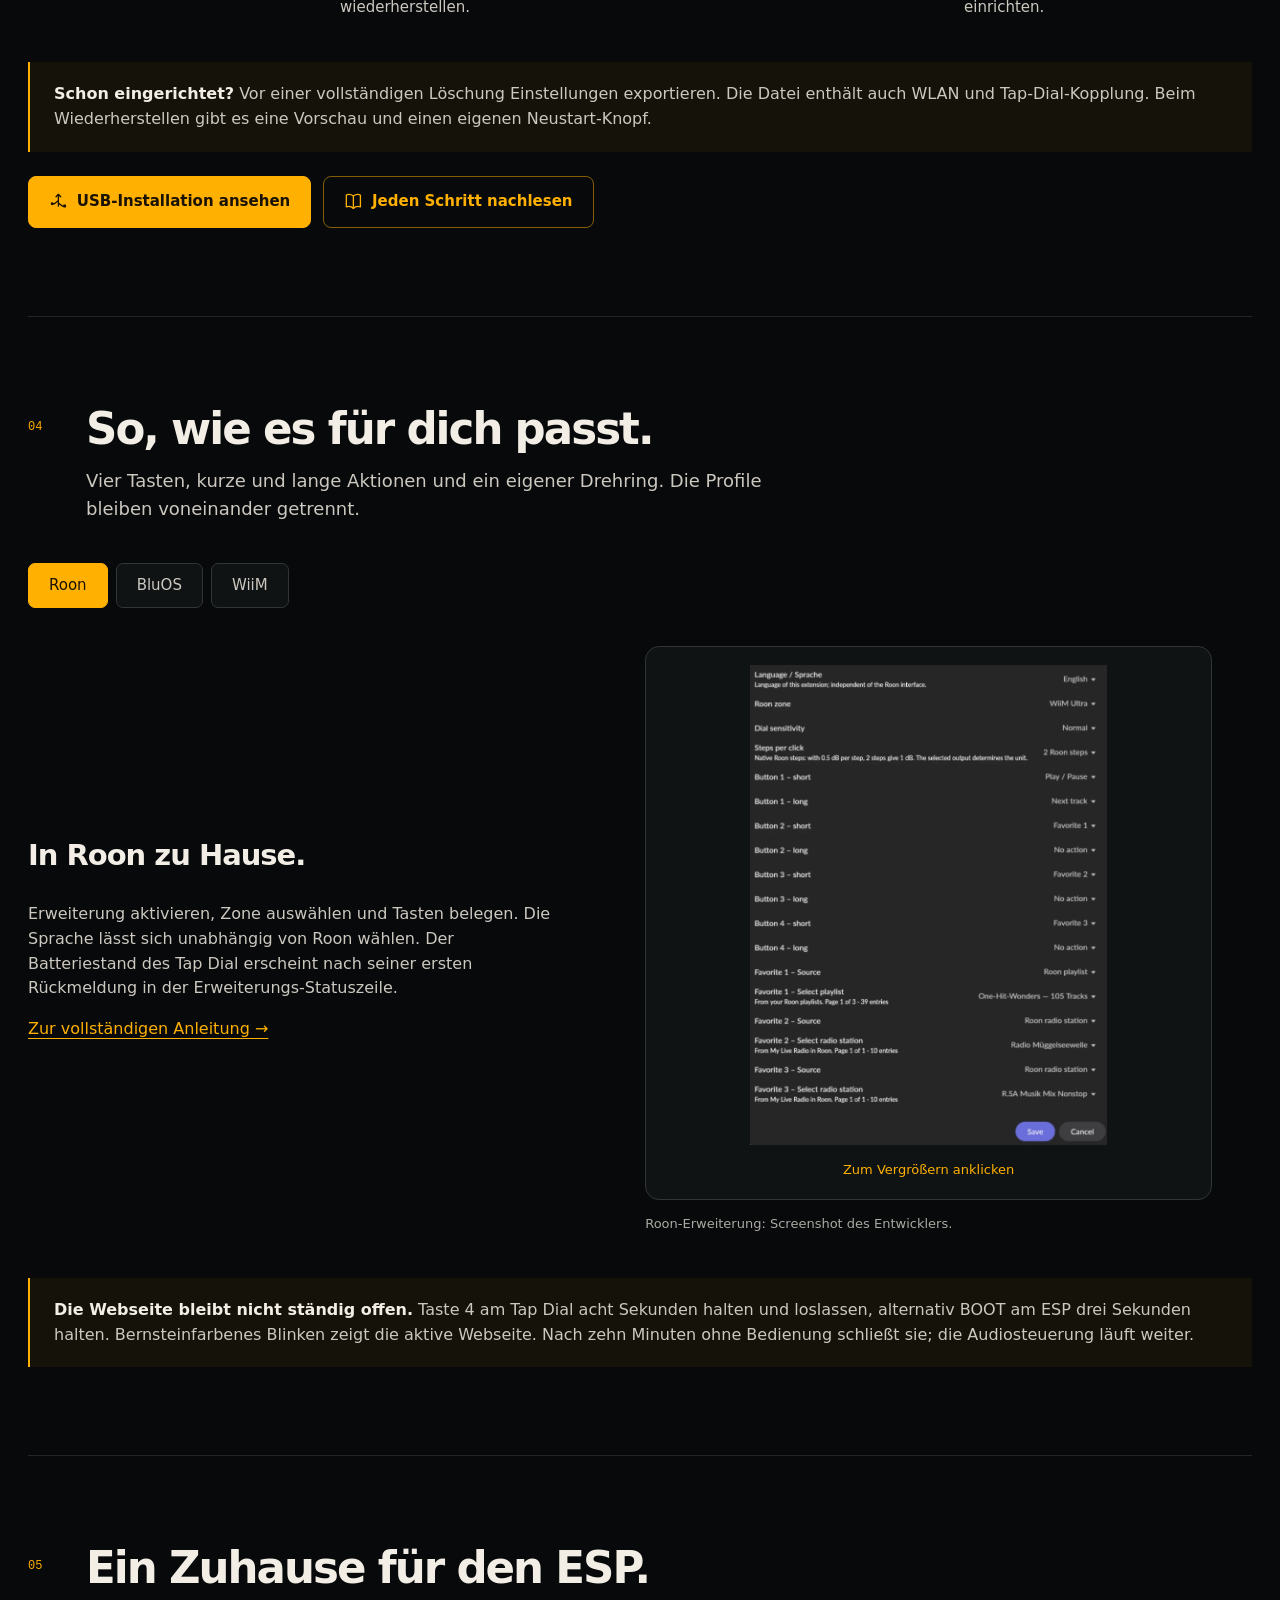
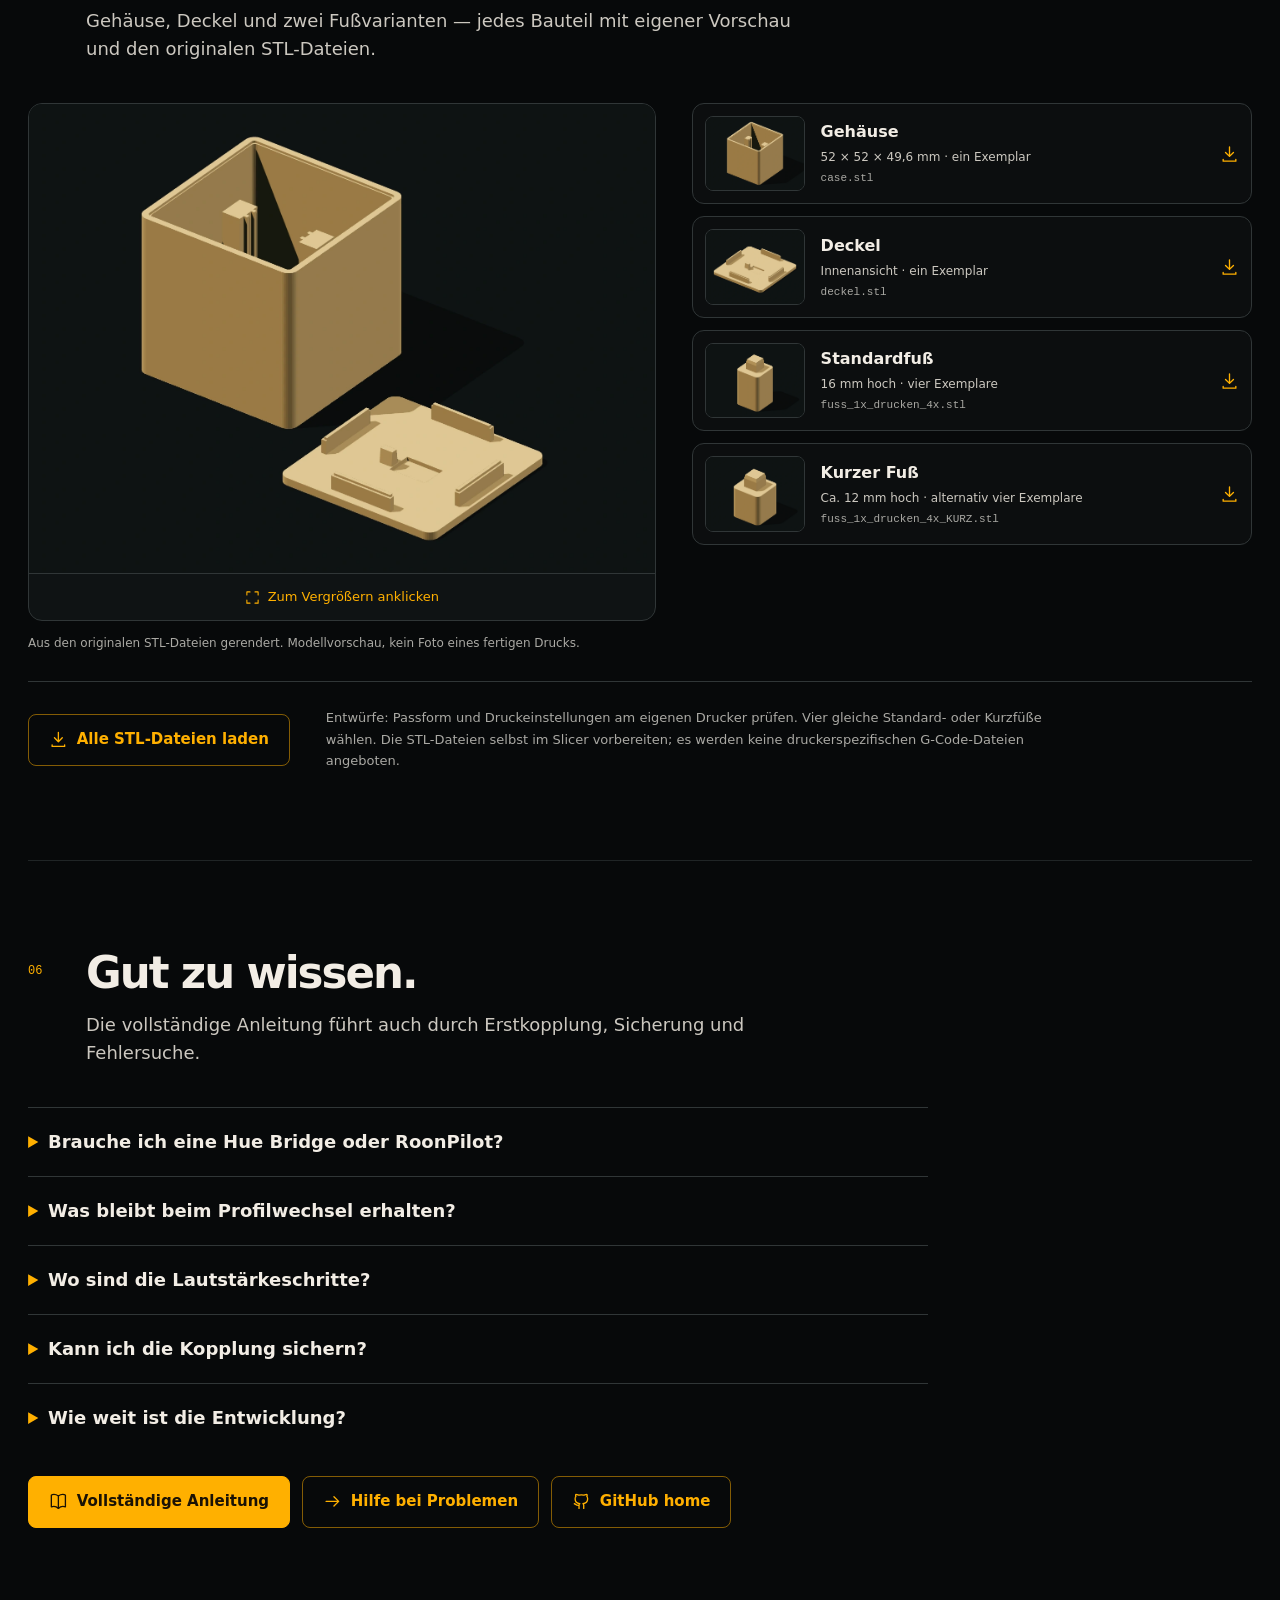
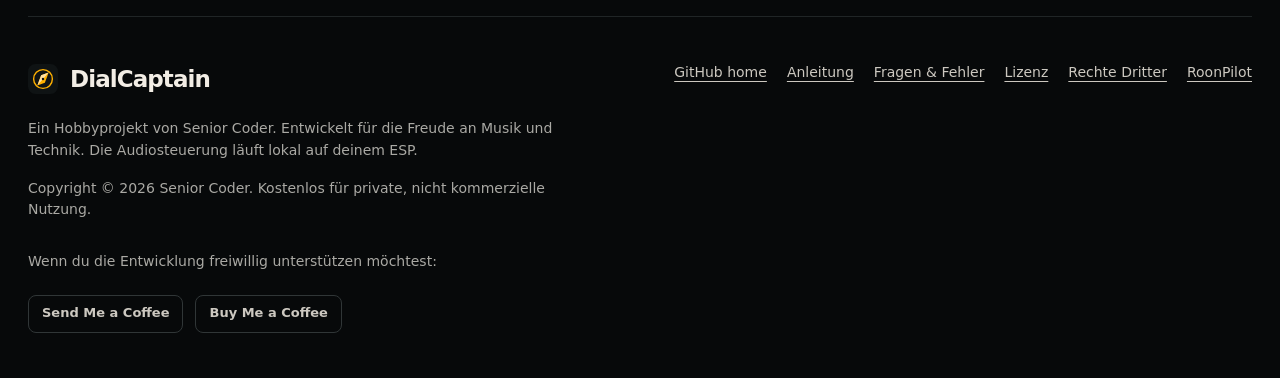
==== commit 0df036ba: "Highlight Tap Dial battery life and simple USB power on project pages" ====
--- a/docs/de/index.html
+++ b/docs/de/index.html
@@ -1,5 +1,5 @@
 <!doctype html>
-<html lang="de"><head><meta charset="utf-8"><meta name="viewport" content="width=device-width, initial-scale=1"><meta name="color-scheme" content="dark"><meta name="theme-color" content="#07090a"><meta name="robots" content="noindex,nofollow"><meta name="description" content="Philips Hue Tap Dial und ESP32-C6: Roon, BluOS und WiiM. USB-Einrichtung, Konfiguration und druckbares Gehäuse."><title>DialCaptain — Dein Drehring für Roon, BluOS und WiiM</title><link rel="icon" href="../assets/favicon.svg"><link rel="stylesheet" href="../assets/foundation.css"><link rel="stylesheet" href="../assets/project.css?v=video-guide-1"><script src="../assets/navigation.js" defer></script><script src="../assets/project.js" defer></script></head>
+<html lang="de"><head><meta charset="utf-8"><meta name="viewport" content="width=device-width, initial-scale=1"><meta name="color-scheme" content="dark"><meta name="theme-color" content="#07090a"><meta name="robots" content="noindex,nofollow"><meta name="description" content="Philips Hue Tap Dial und ESP32-C6: Roon, BluOS und WiiM. USB-Einrichtung, Konfiguration und druckbares Gehäuse."><title>DialCaptain — Dein Drehring für Roon, BluOS und WiiM</title><link rel="icon" href="../assets/favicon.svg"><link rel="stylesheet" href="../assets/foundation.css"><link rel="stylesheet" href="../assets/project.css?v=power-benefits-1"><script src="../assets/navigation.js" defer></script><script src="../assets/project.js" defer></script></head>
 <body class="project-page"><a class="skip-link" href="#main">Zum Inhalt</a><svg class="icon-sprite" aria-hidden="true"><symbol id="i-usb" viewBox="0 0 24 24"><path d="M12 3v15M9 6l3-3 3 3M12 11l-5 4H4M12 14l5 4h3"/><circle cx="4" cy="15" r="1"/><rect x="19" y="17" width="2" height="2"/></symbol><symbol id="i-book" viewBox="0 0 24 24"><path d="M12 5v16M12 5C8 2 4 3 3 4v15c3-1 6-1 9 2 3-3 6-3 9-2V4c-1-1-5-2-9 1Z"/></symbol><symbol id="i-arrow" viewBox="0 0 24 24"><path d="M4 12h16M14 6l6 6-6 6"/></symbol><symbol id="i-download" viewBox="0 0 24 24"><path d="M12 3v12M7 10l5 5 5-5M4 19v2h16v-2"/></symbol><symbol id="i-github" viewBox="0 0 24 24"><path d="M9 21v-4c-4 1-4-2-6-2M15 21v-4c0-1-.5-2-1-2 4-.5 6-2 6-6 0-1-.5-3-1-3 .5-1 .5-3 0-3-2 0-3 1-4 1-2-.5-4-.5-6 0-1 0-2-1-4-1-.5 0-.5 2 0 3-.5 0-1 2-1 3 0 4 2 5.5 6 6-.5 0-1 1-1 2"/></symbol></svg>
 <header class="site-header">
 <div class="header-inner"><a class="brand" href="#overview" aria-label="DialCaptain"><img src="../assets/favicon.svg" alt="" width="30" height="30"><span>Dial<em>Captain</em></span></a>
@@ -19,6 +19,8 @@
 <div class="hero-copy">
 <h1>Deine Musik.<br>Ein Dreh genügt.</h1>
 <p>Ein Philips Hue Tap Dial. Ein kleiner ESP32-C6. Und deine Lieblingsmusik in Roon, auf BluOS oder WiiM – direkt per Drehring und vier frei belegbaren Tasten.</p>
+<ul class="power-highlights" aria-label="Batterie und Stromversorgung"><li><strong>Mindestens 2 Jahre*</strong><span>Batterielaufzeit laut Philips Hue</span></li><li><strong>Kleines 5-V-USB-Netzteil</strong><span>Stromversorgung für den ESP</span></li></ul>
+<p class="power-footnote">* <a href="https://www.philips-hue.com/de-de/p/hue-tap-dial-switch/8719514440999">Herstellerangabe zum Tap Dial</a>. Die tatsächliche Laufzeit hängt von der Nutzung ab; für DialCaptain liegt noch keine Langzeitmessung vor.</p>
 <div class="hero-actions"><a class="button secondary video-guide-link" href="../video/dialcaptain-installation-de.html"><span aria-hidden="true">▶</span>Installationsvideo ansehen</a><a class="button primary" href="../firmware/?lang=de" ><svg aria-hidden="true"><use href="#i-usb"></use></svg>USB-Installation</a><a class="button secondary" href="guide/" ><svg aria-hidden="true"><use href="#i-book"></use></svg>Anleitung lesen</a><a class="button secondary" href="#hardware" ><svg aria-hidden="true"><use href="#i-arrow"></use></svg>Benötigte Hardware</a><a class="button secondary" href="#enclosure" ><svg aria-hidden="true"><use href="#i-download"></use></svg>Gehäuse & STL</a>
 </div>
 <div class="release-note"><strong>Entwicklungsstand · 0.2.0-dev.8</strong><br>Früher RoonPilot Light. Die Projektseiten und der Installer werden hier vorbereitet; es gibt noch keinen stabilen DialCaptain-Release.</div>
@@ -70,7 +72,7 @@
 <figure class="hardware-image"><img src="../assets/esp32-c6-zero.webp" alt="ESP32-C6 Zero mit USB-C, RGB-LED sowie BOOT- und RESET-Taster" width="683" height="900" loading="lazy">
 <figcaption>ESP32-C6 Zero · 8 MB Flash · USB-C</figcaption>
 </figure>
-<div><dl class="detail-list"><dt>Tap Dial</dt><dd><strong>Philips Hue Tap Dial RDM002</strong><br>Vier Tasten und Drehring; eigener Batteriebetrieb.</dd><dt>ESP</dt><dd><strong>ESP32-C6 Zero, 8 MB</strong><br>Geprüfter Entwicklungsstand auf diesem Board. Andere ESP-Varianten sind keine austauschbaren Ziele.</dd><dt>USB</dt><dd>USB-Datenkabel zur Einrichtung, danach dauerhaft 5-V-USB-Strom für den ESP.</dd><dt>WLAN</dt><dd>2,4 GHz im Heimnetz; ESP, Player und gegebenenfalls Roon Server müssen sich erreichen können.</dd></dl>
+<div><dl class="detail-list"><dt>Tap Dial</dt><dd><strong>Philips Hue Tap Dial RDM002</strong><br>Vier Tasten und Drehring; eine CR2032-Batterie. Philips Hue nennt mindestens zwei Jahre Batterielaufzeit.*</dd><dt>ESP</dt><dd><strong>ESP32-C6 Zero, 8 MB</strong><br>Geprüfter Entwicklungsstand auf diesem Board. Andere ESP-Varianten sind keine austauschbaren Ziele.</dd><dt>USB</dt><dd>USB-Datenkabel zur Einrichtung, danach genügt ein kleines, stabiles 5-V-USB-Netzteil für den ESP. Ein leistungsstarkes Schnellladegerät ist nicht erforderlich.</dd><dt>WLAN</dt><dd>2,4 GHz im Heimnetz; ESP, Player und gegebenenfalls Roon Server müssen sich erreichen können.</dd></dl>
 <div class="notice">Der ESP32-C6 enthält WLAN und Zigbee. Es sind keine zusätzlichen Funkmodule und keine Companion-Firmware nötig.</div>
 <p class="media-caption"><a class="inline-link" href="https://www.waveshare.com/wiki/ESP32-C6-Zero">Boardinformationen bei Waveshare</a>
 </p>
--- a/docs/assets/project.css
+++ b/docs/assets/project.css
@@ -241,3 +241,11 @@
 /* Installation tutorial, added without replacing existing navigation. */
 .hero-actions .video-guide-link{grid-column:1 / -1;background:rgba(255,176,0,.065)}
 .video-guide-link span{font-size:19px;color:var(--accent)}
+
+/* Compact battery and USB-power facts near the introduction. */
+.power-highlights { display:grid; grid-template-columns:repeat(2,minmax(0,1fr)); gap:18px; max-width:580px; margin:22px 0 0; padding:0; list-style:none; }
+.power-highlights li { min-width:0; padding-top:10px; border-top:1px solid rgba(var(--accent-rgb),.35); }
+.power-highlights strong { display:block; color:var(--accent); font-size:17px; line-height:1.4; }
+.power-highlights span { display:block; margin-top:4px; color:var(--muted-strong); font-size:13px; line-height:1.5; }
+.hero-copy > .power-footnote { max-width:580px; margin:12px 0 0; color:var(--muted); font-size:12px; line-height:1.6; }
+.power-footnote a { color:var(--accent); }
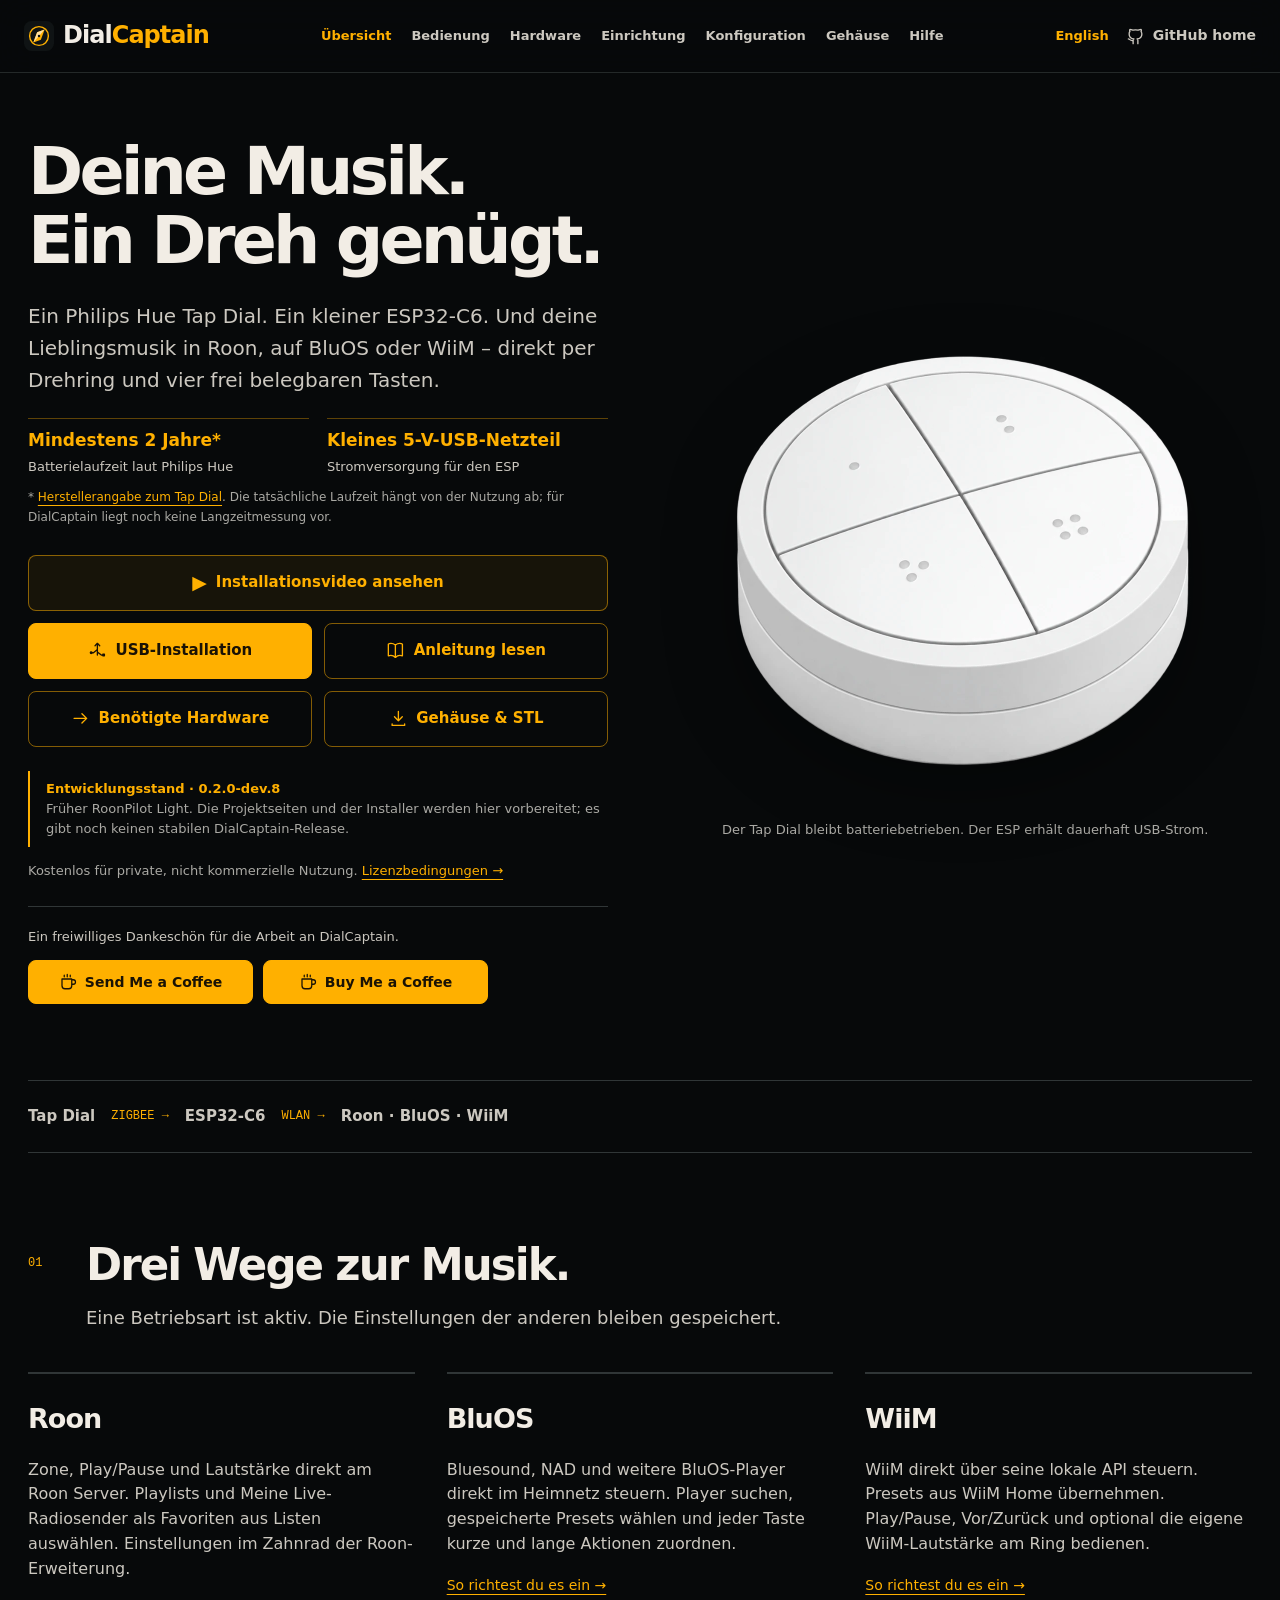
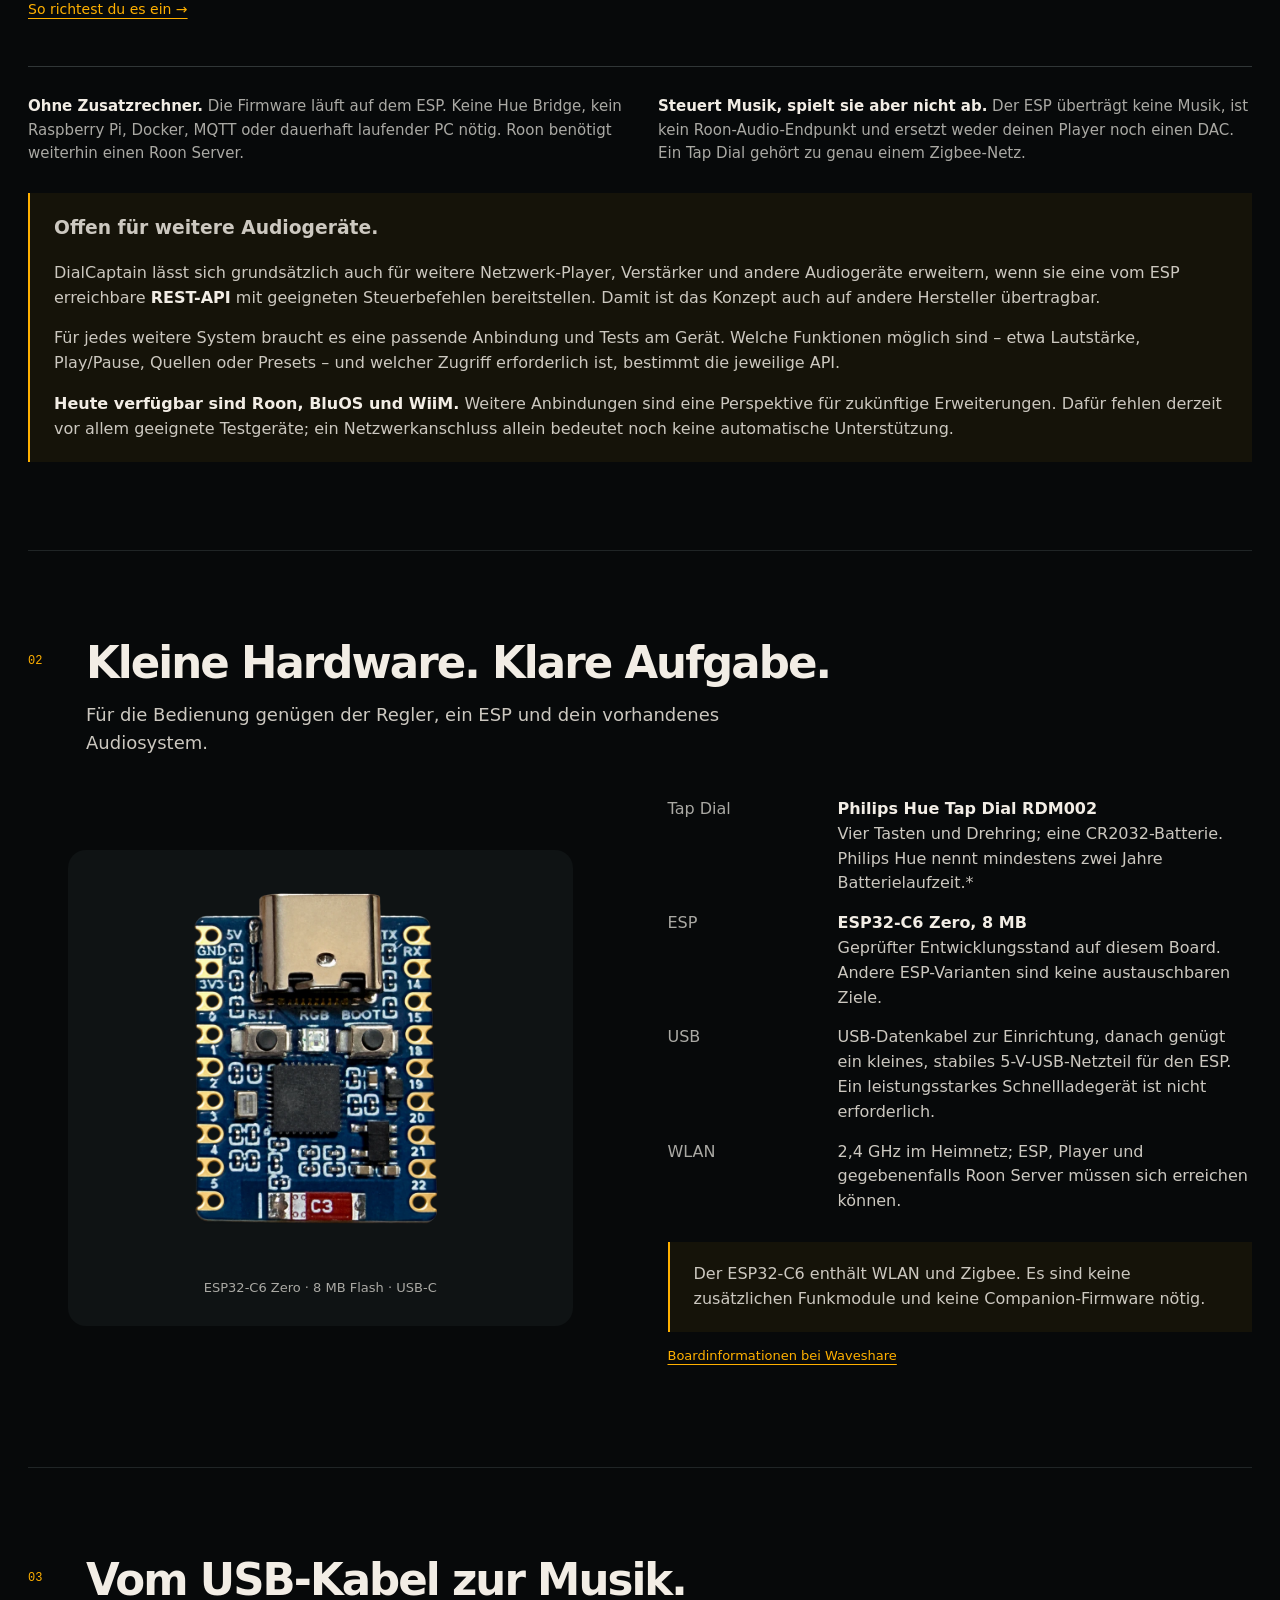
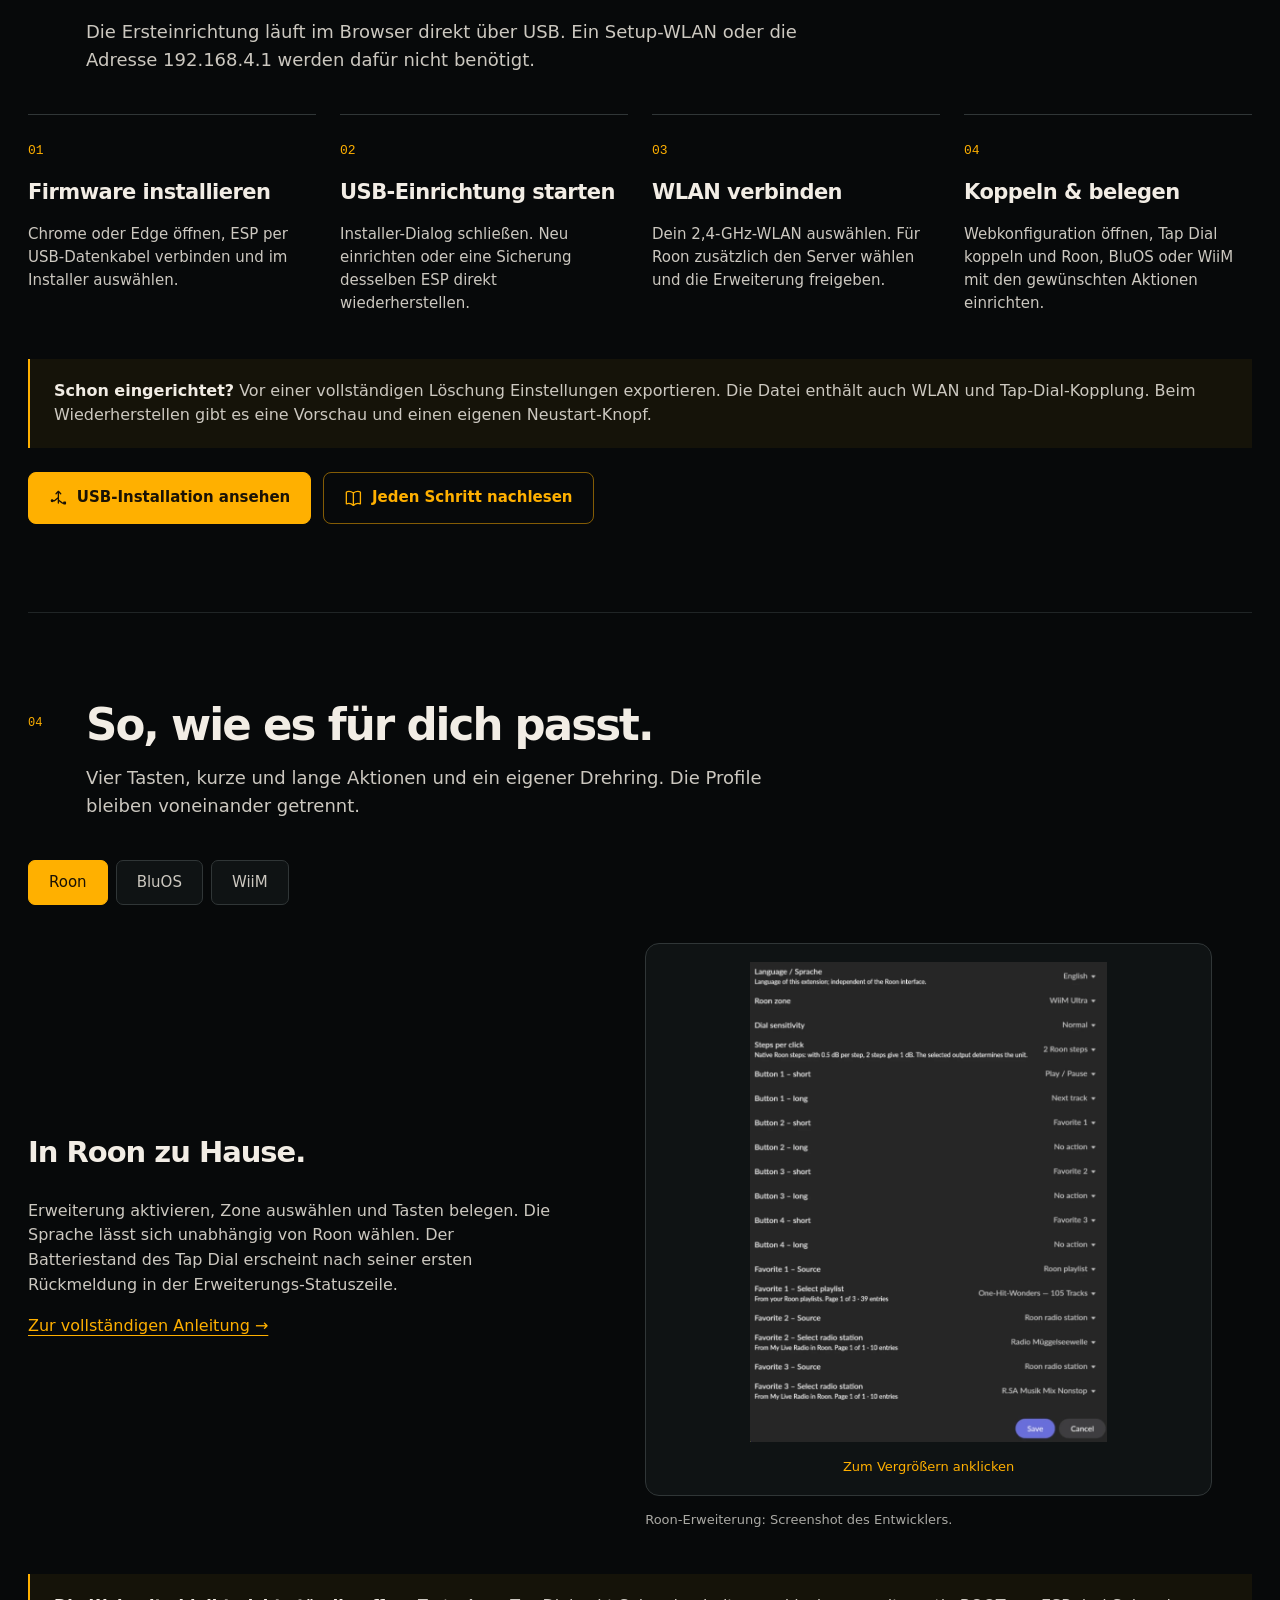
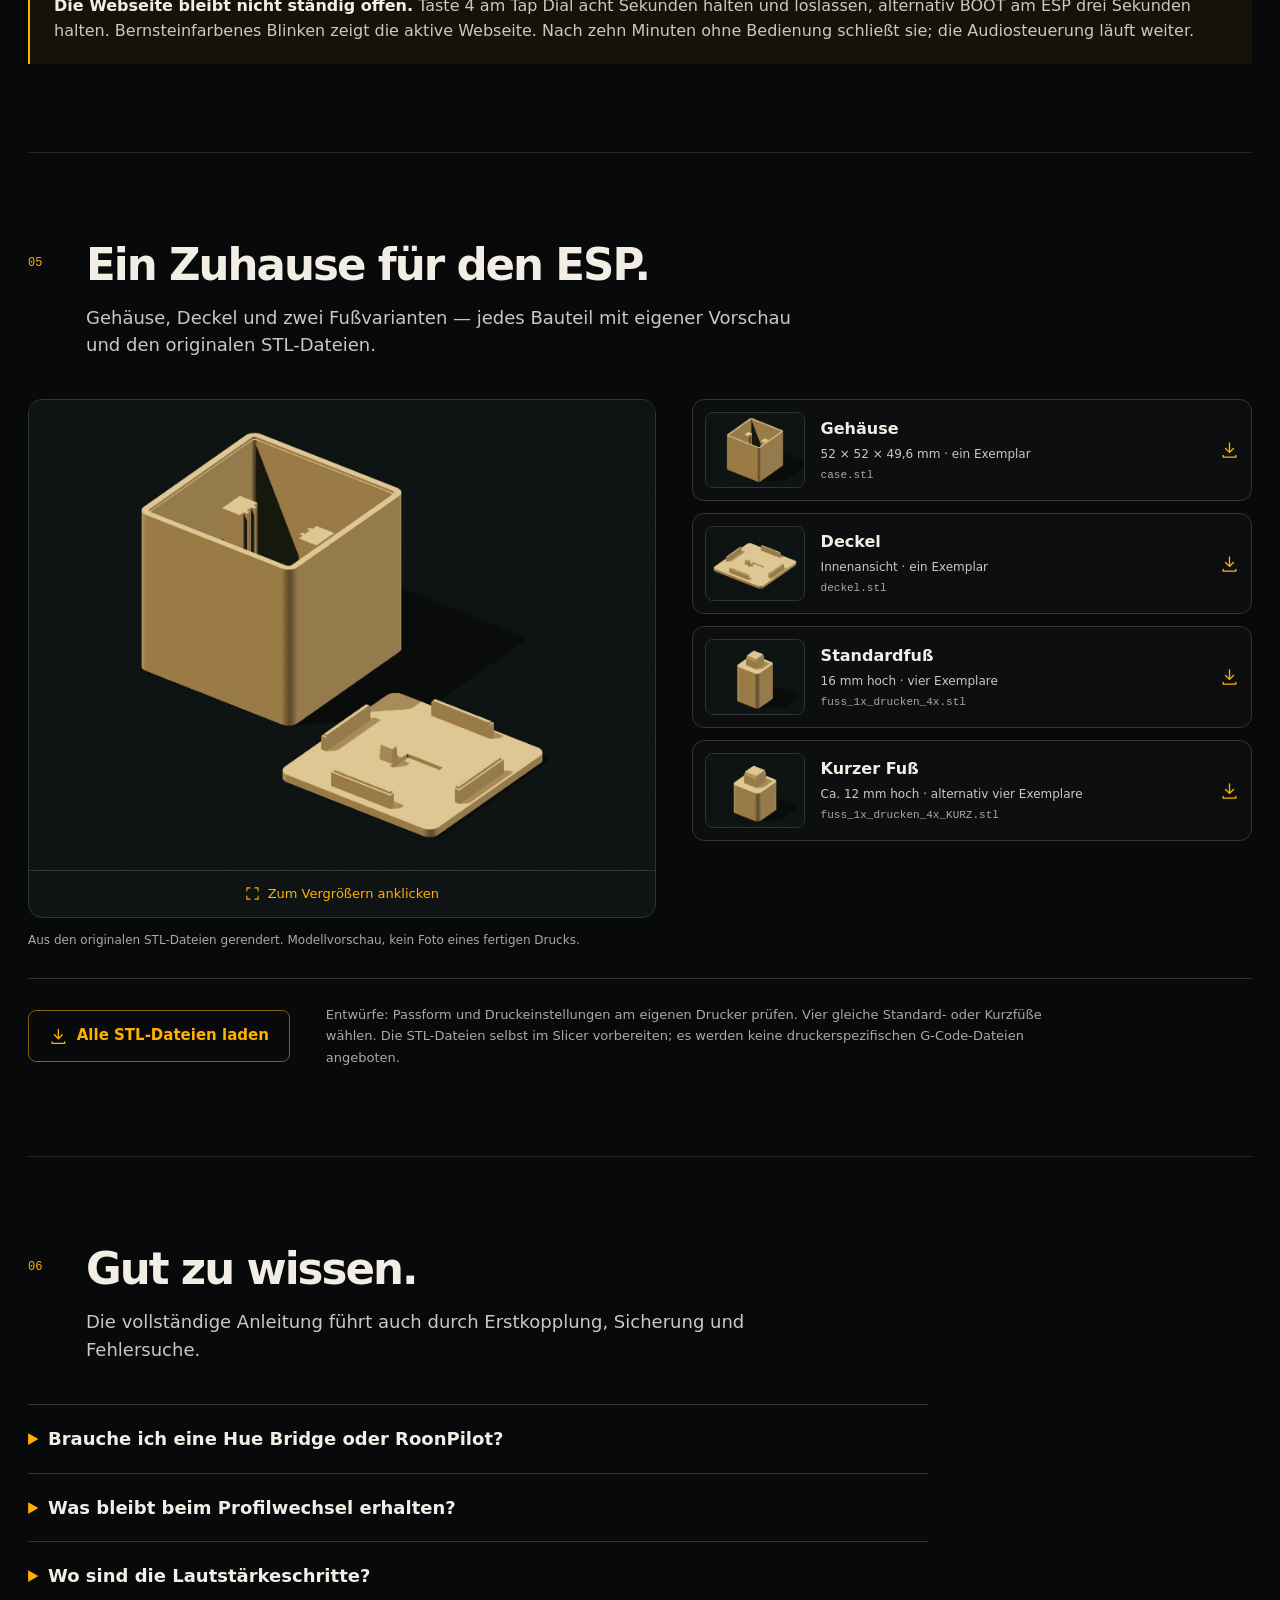
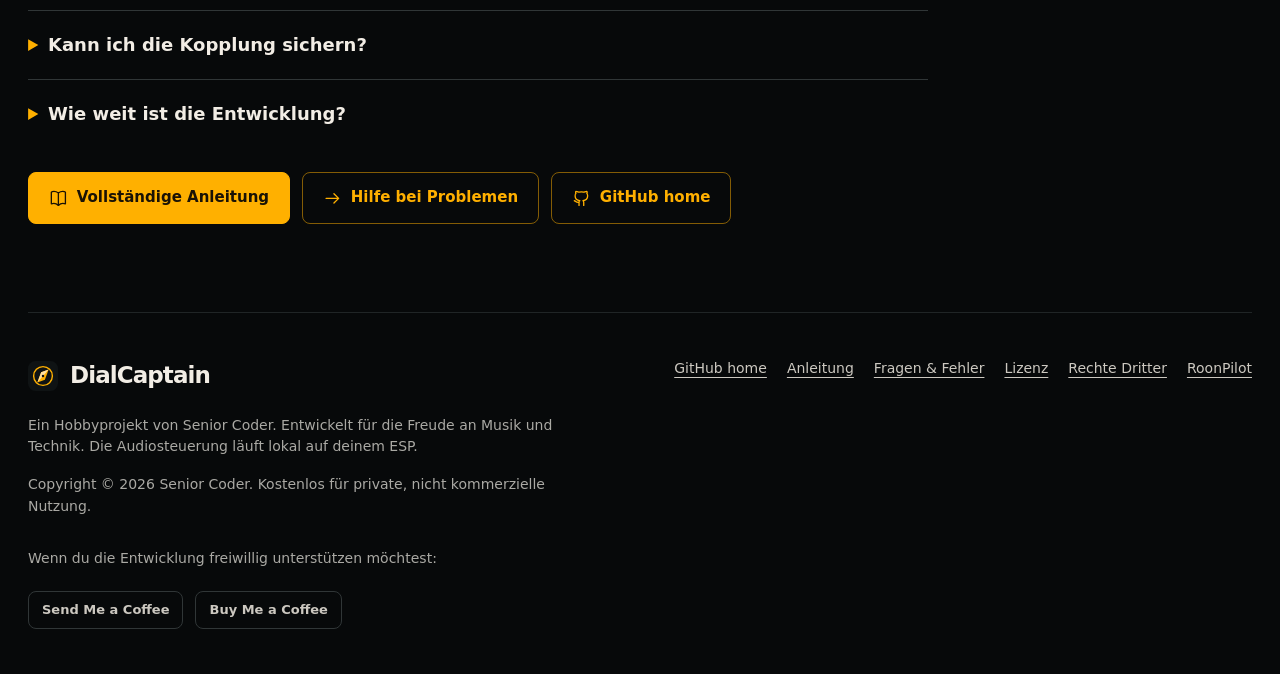
==== commit f6404a30: "Explain future REST API integrations and test-device requirements" ====
--- a/docs/de/index.html
+++ b/docs/de/index.html
@@ -59,6 +59,7 @@
 <p><strong>Ohne Zusatzrechner.</strong> Die Firmware läuft auf dem ESP. Keine Hue Bridge, kein Raspberry Pi, Docker, MQTT oder dauerhaft laufender PC nötig. Roon benötigt weiterhin einen Roon Server.</p>
 <p><strong>Steuert Musik, spielt sie aber nicht ab.</strong> Der ESP überträgt keine Musik, ist kein Roon-Audio-Endpunkt und ersetzt weder deinen Player noch einen DAC. Ein Tap Dial gehört zu genau einem Zigbee-Netz.</p>
 </div>
+<aside class="notice" id="future-integrations" aria-labelledby="future-integrations-title"><h3 id="future-integrations-title">Offen für weitere Audiogeräte.</h3><p>DialCaptain lässt sich grundsätzlich auch für weitere Netzwerk-Player, Verstärker und andere Audiogeräte erweitern, wenn sie eine vom ESP erreichbare <strong>REST-API</strong> mit geeigneten Steuerbefehlen bereitstellen. Damit ist das Konzept auch auf andere Hersteller übertragbar.</p><p>Für jedes weitere System braucht es eine passende Anbindung und Tests am Gerät. Welche Funktionen möglich sind – etwa Lautstärke, Play/Pause, Quellen oder Presets – und welcher Zugriff erforderlich ist, bestimmt die jeweilige API.</p><p><strong>Heute verfügbar sind Roon, BluOS und WiiM.</strong> Weitere Anbindungen sind eine Perspektive für zukünftige Erweiterungen. Dafür fehlen derzeit vor allem geeignete Testgeräte; ein Netzwerkanschluss allein bedeutet noch keine automatische Unterstützung.</p></aside>
 </section>
 <section id="hardware" class="content-section page-width">
 <div class="section-heading">
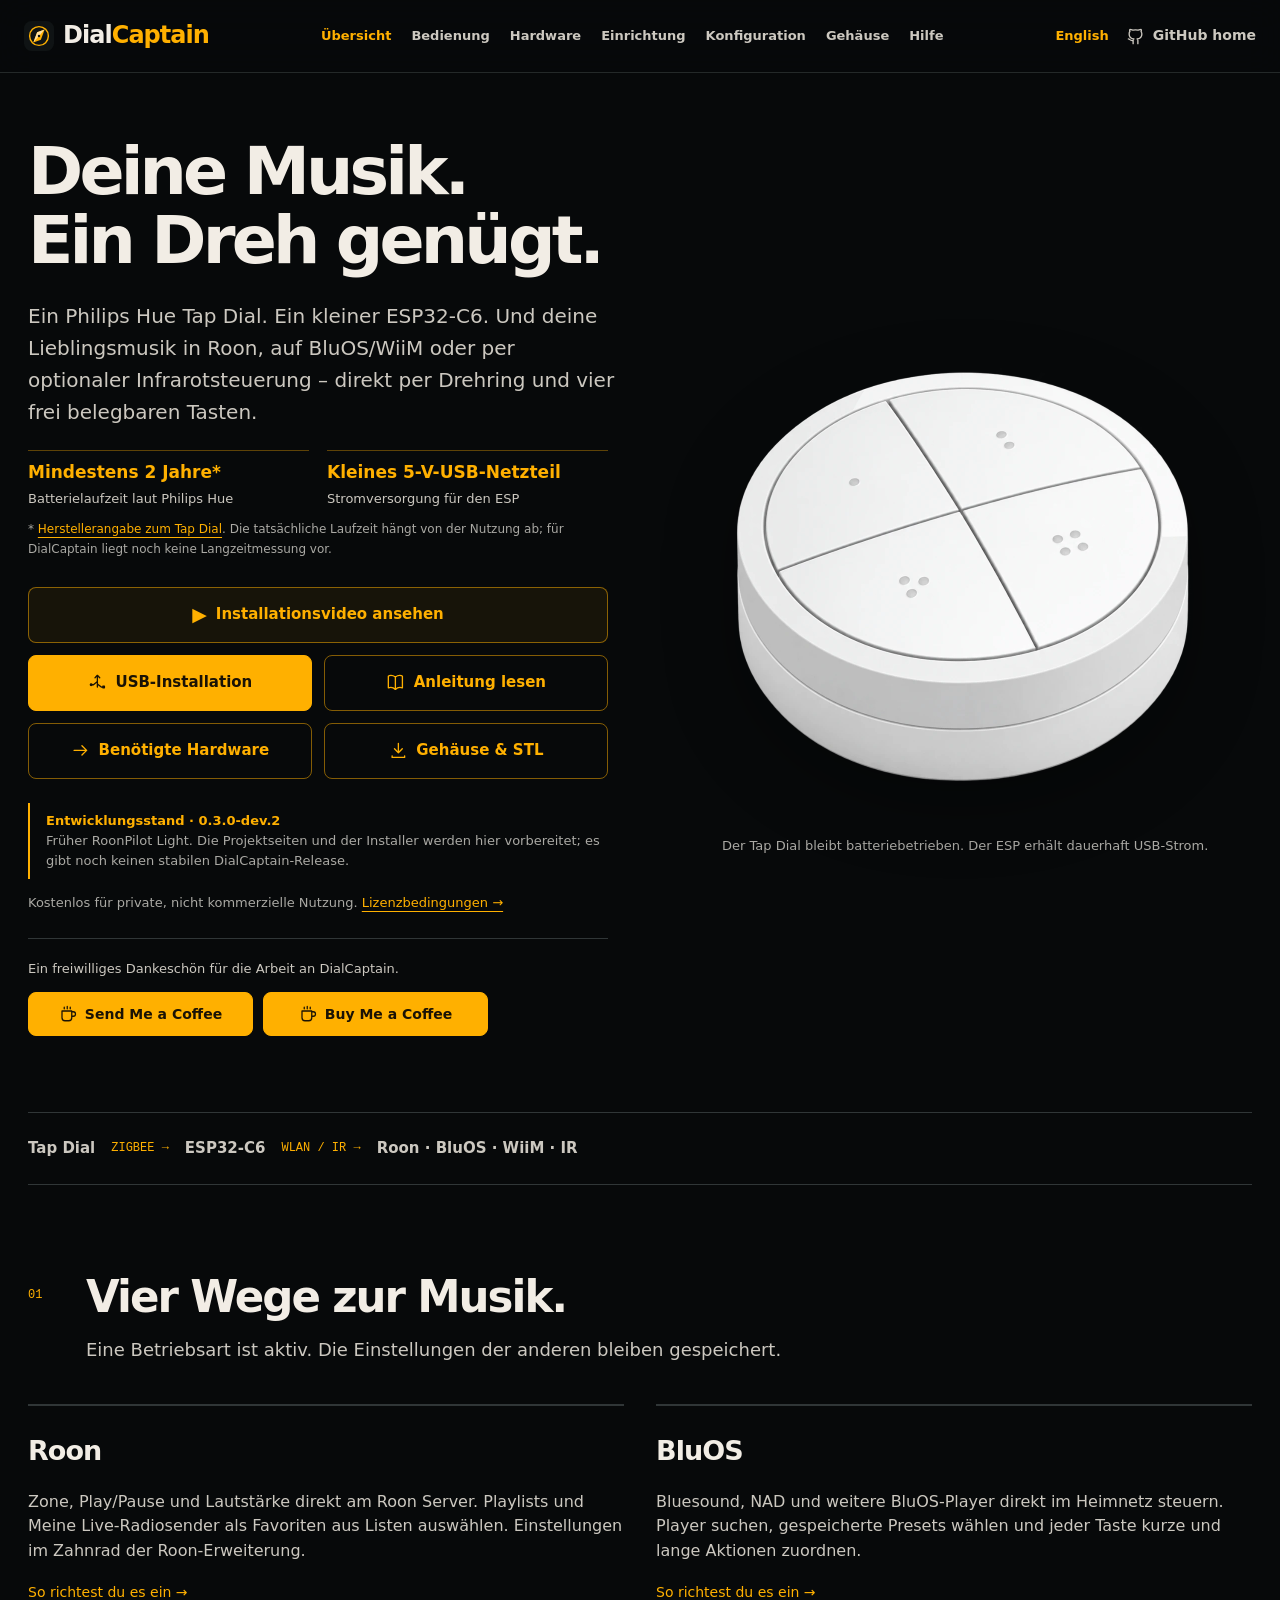
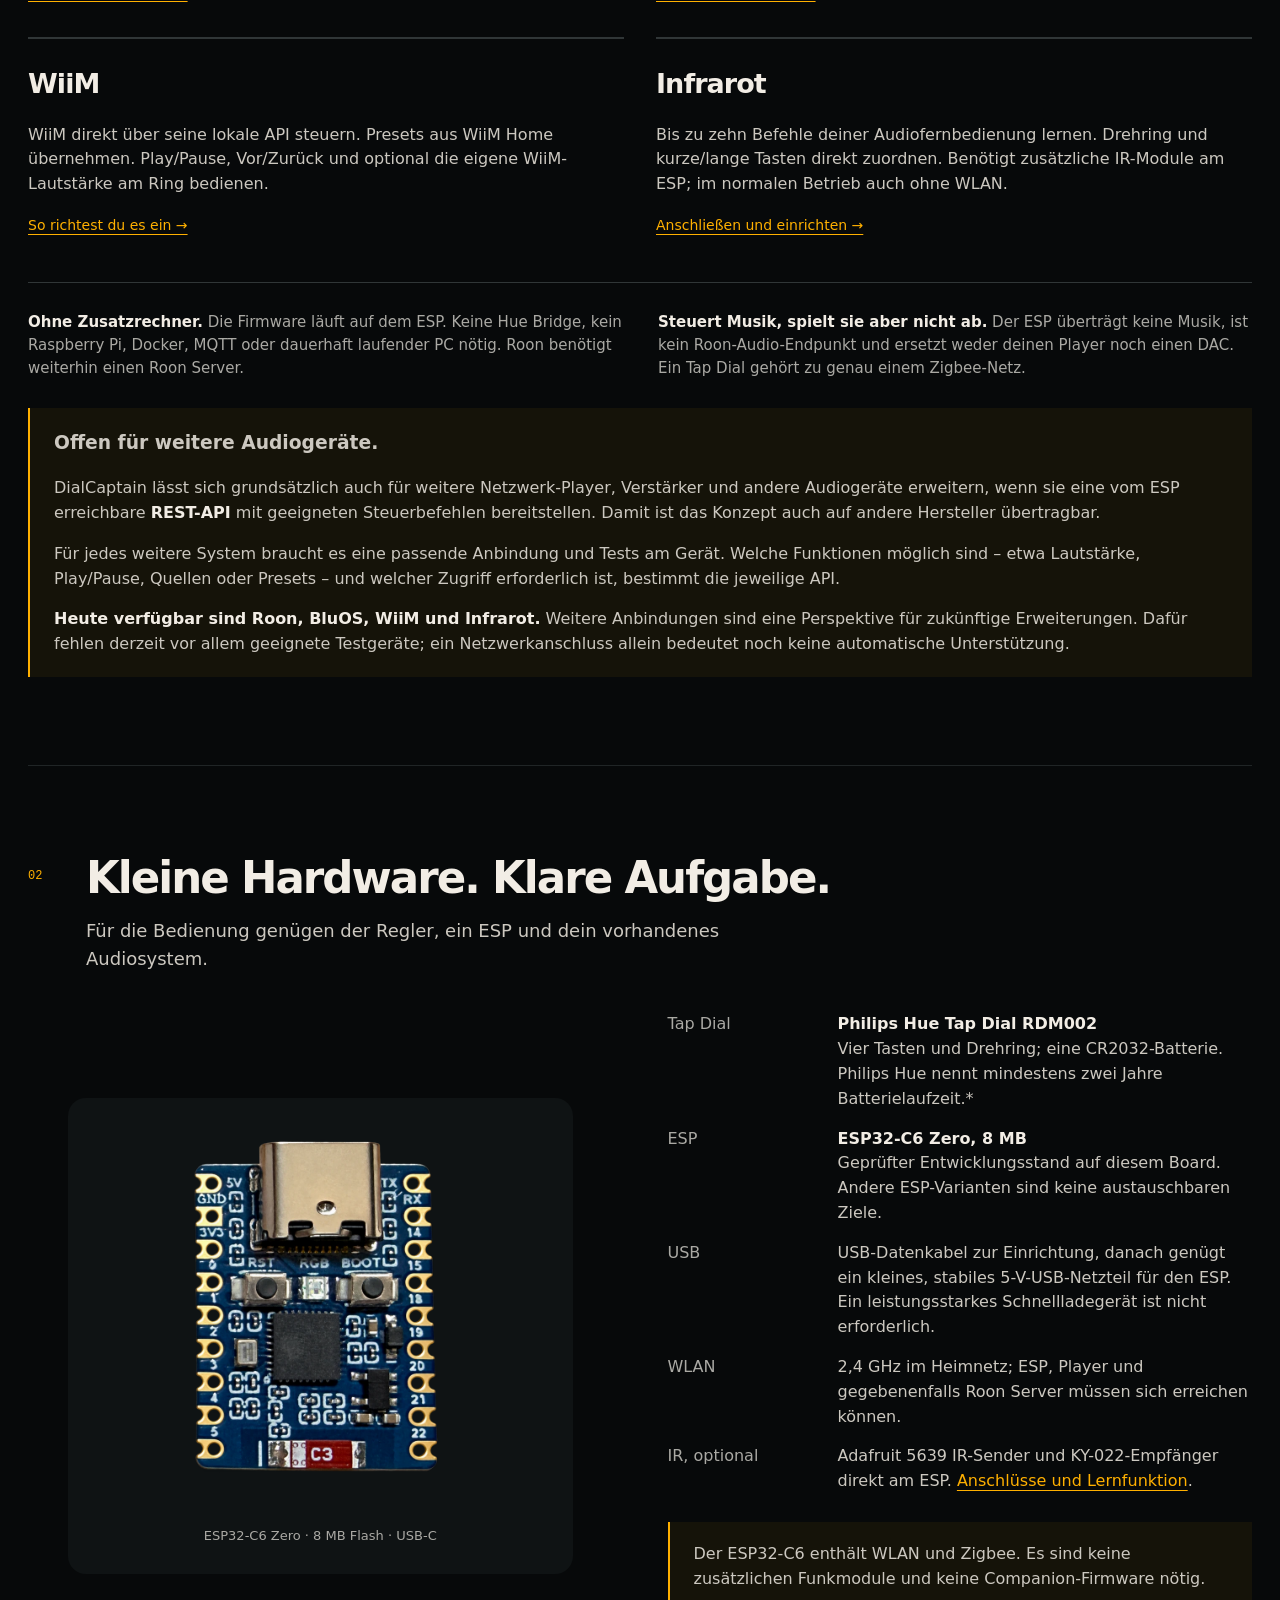
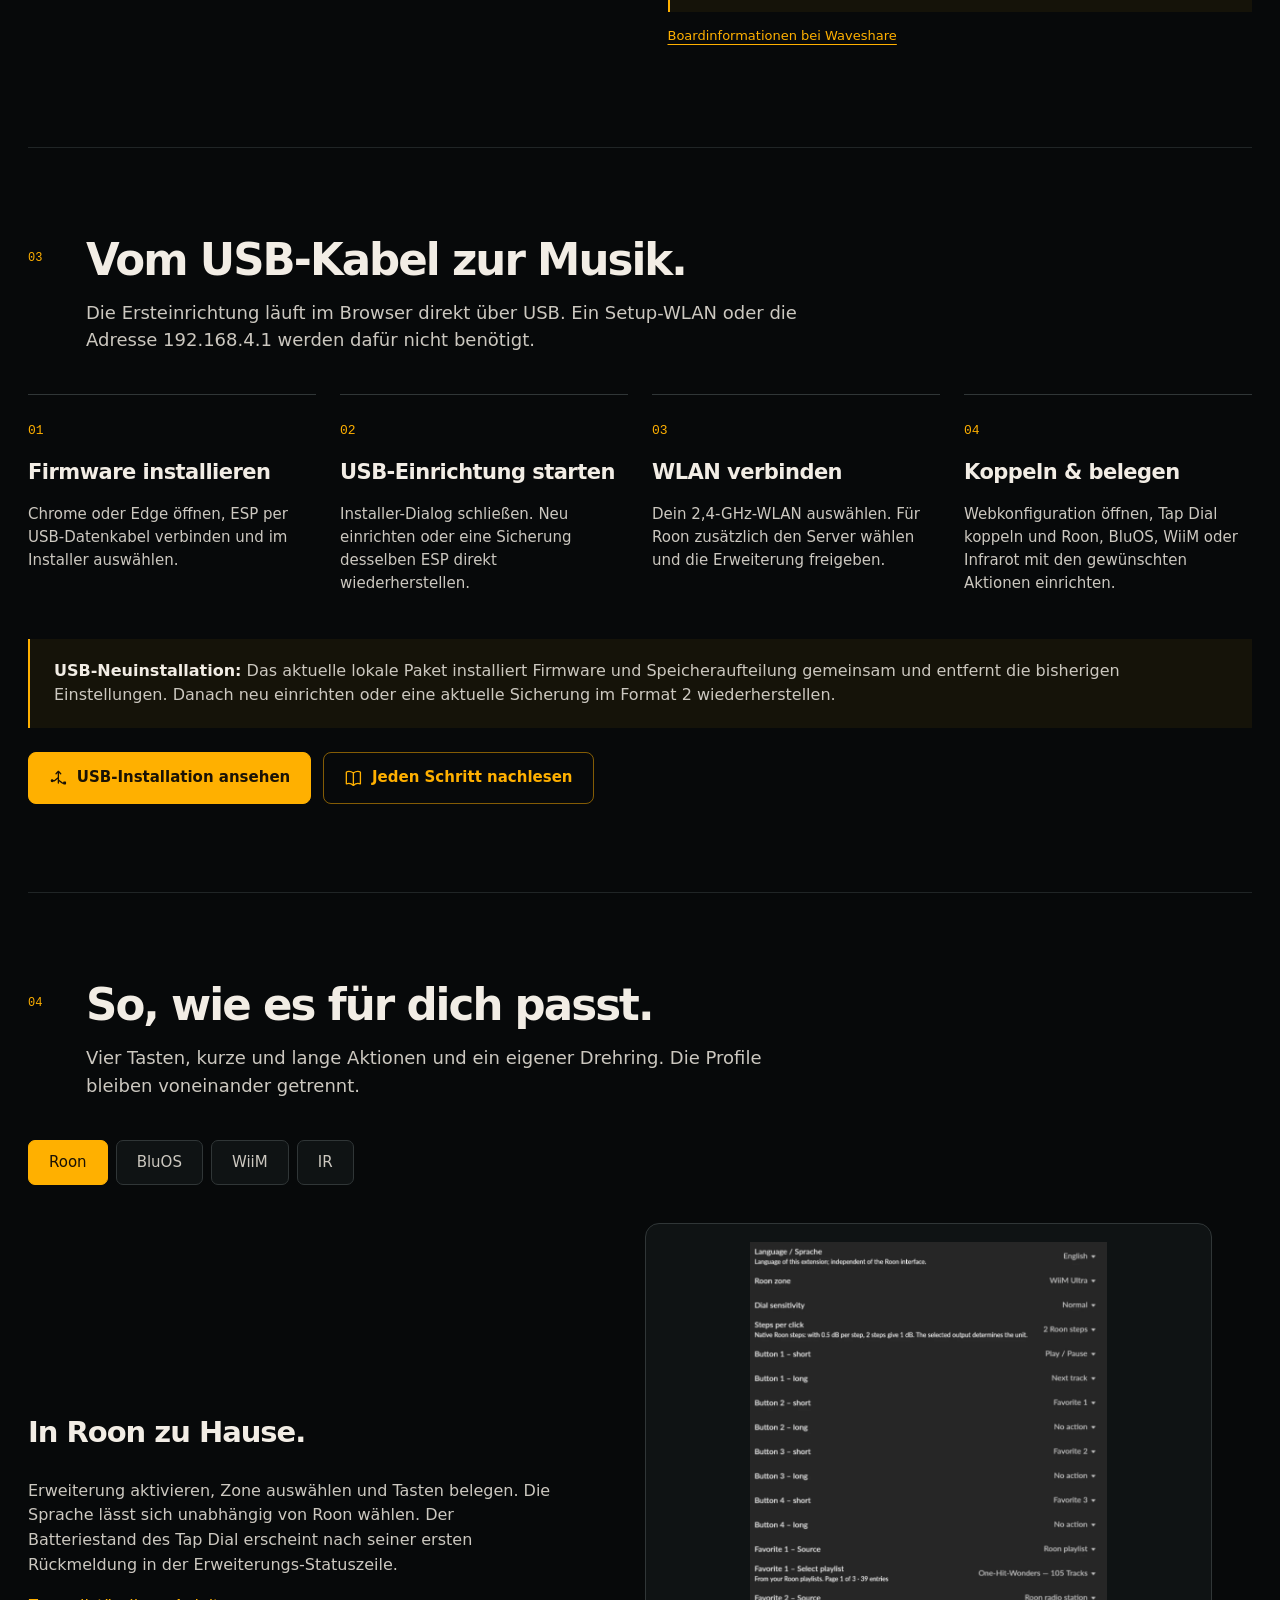
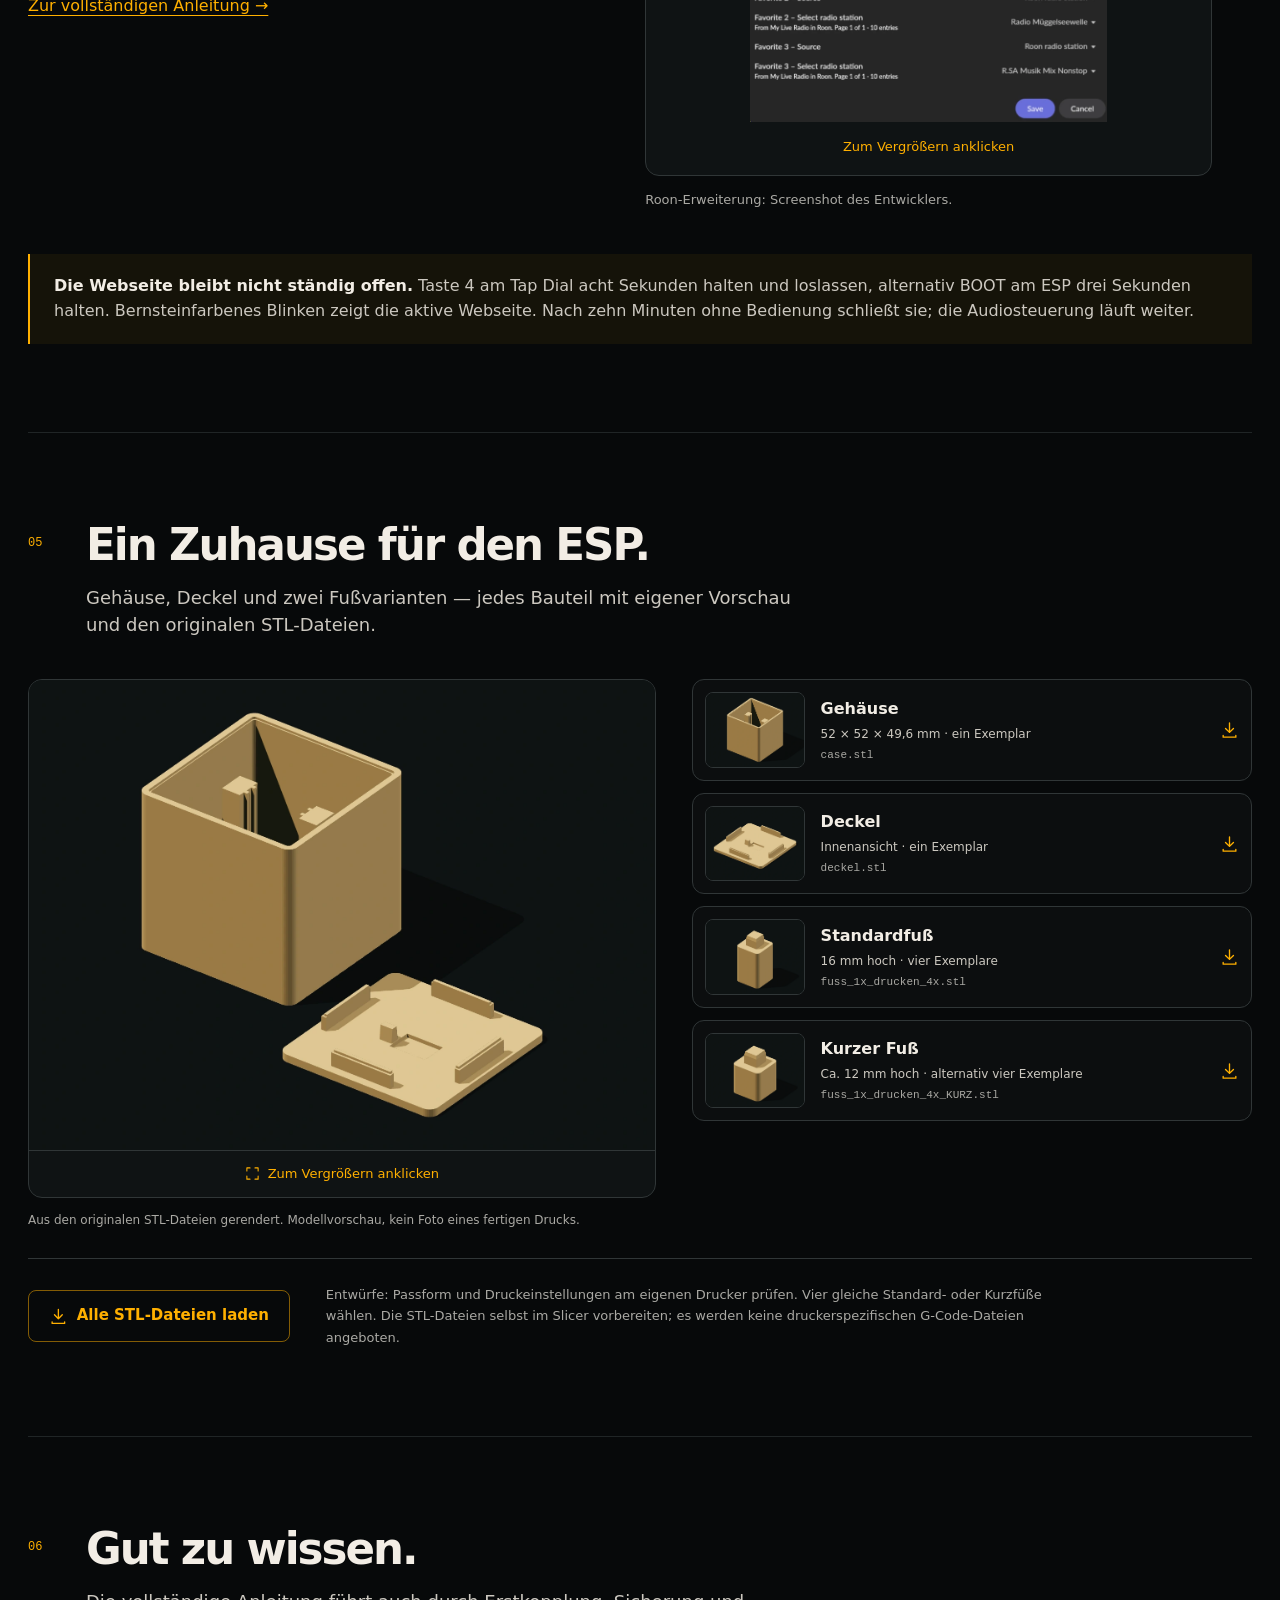
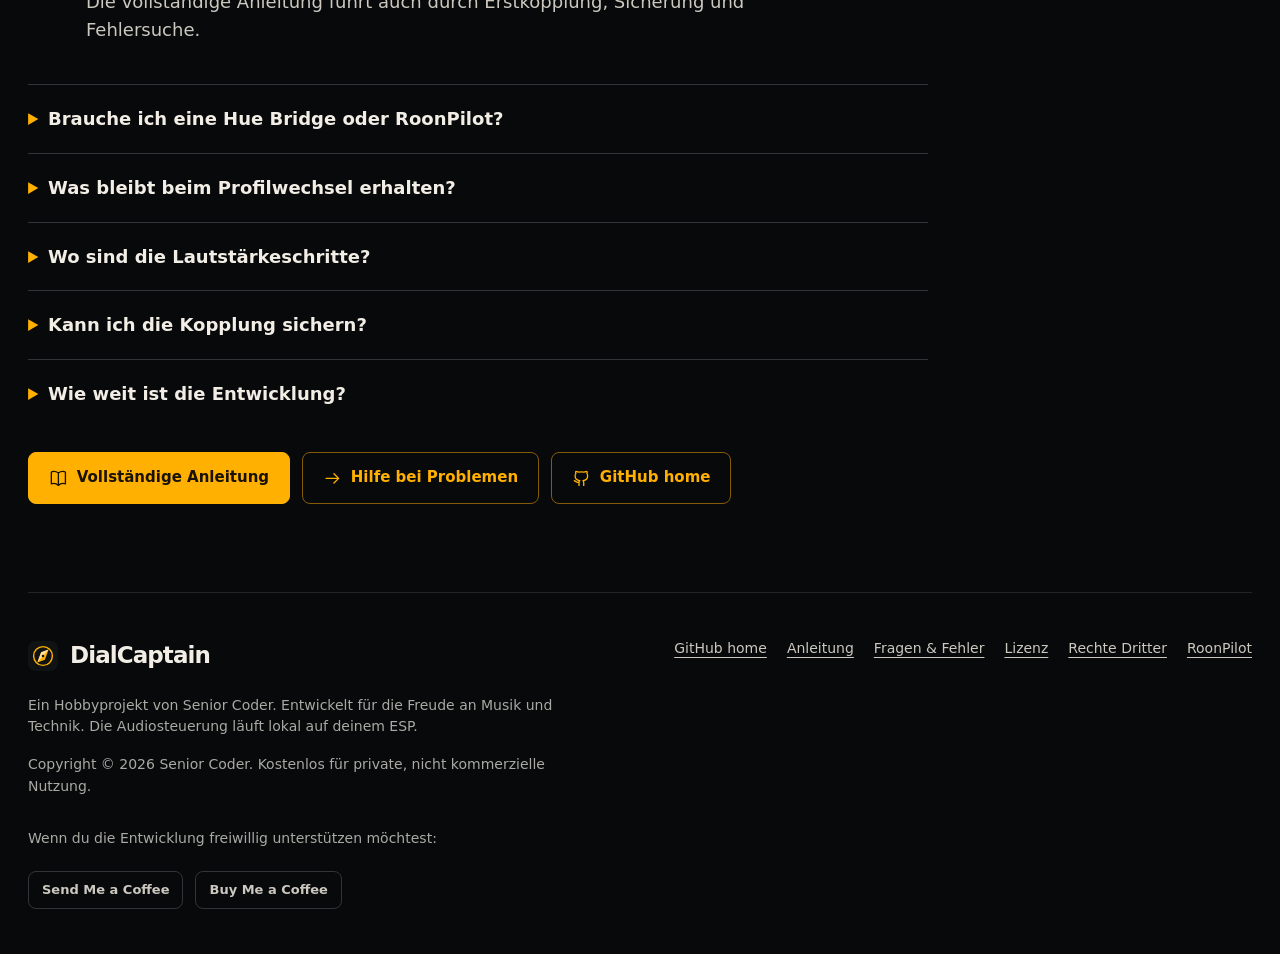
==== commit 6f9ba946: "Document current DialCaptain IR and clean USB setup" ====
--- a/docs/de/index.html
+++ b/docs/de/index.html
@@ -1,5 +1,5 @@
 <!doctype html>
-<html lang="de"><head><meta charset="utf-8"><meta name="viewport" content="width=device-width, initial-scale=1"><meta name="color-scheme" content="dark"><meta name="theme-color" content="#07090a"><meta name="robots" content="noindex,nofollow"><meta name="description" content="Philips Hue Tap Dial und ESP32-C6: Roon, BluOS und WiiM. USB-Einrichtung, Konfiguration und druckbares Gehäuse."><title>DialCaptain — Dein Drehring für Roon, BluOS und WiiM</title><link rel="icon" href="../assets/favicon.svg"><link rel="stylesheet" href="../assets/foundation.css"><link rel="stylesheet" href="../assets/project.css?v=power-benefits-1"><script src="../assets/navigation.js" defer></script><script src="../assets/project.js" defer></script></head>
+<html lang="de"><head><meta charset="utf-8"><meta name="viewport" content="width=device-width, initial-scale=1"><meta name="color-scheme" content="dark"><meta name="theme-color" content="#07090a"><meta name="robots" content="noindex,nofollow"><meta name="description" content="Philips Hue Tap Dial und ESP32-C6: Roon, BluOS, WiiM und Infrarot. USB-Einrichtung, Konfiguration und druckbares Gehäuse."><title>DialCaptain — Dein Drehring für Roon, BluOS, WiiM und Infrarot</title><link rel="icon" href="../assets/favicon.svg"><link rel="stylesheet" href="../assets/foundation.css"><link rel="stylesheet" href="../assets/project.css?v=dc-0302"><script src="../assets/navigation.js" defer></script><script src="../assets/project.js" defer></script></head>
 <body class="project-page"><a class="skip-link" href="#main">Zum Inhalt</a><svg class="icon-sprite" aria-hidden="true"><symbol id="i-usb" viewBox="0 0 24 24"><path d="M12 3v15M9 6l3-3 3 3M12 11l-5 4H4M12 14l5 4h3"/><circle cx="4" cy="15" r="1"/><rect x="19" y="17" width="2" height="2"/></symbol><symbol id="i-book" viewBox="0 0 24 24"><path d="M12 5v16M12 5C8 2 4 3 3 4v15c3-1 6-1 9 2 3-3 6-3 9-2V4c-1-1-5-2-9 1Z"/></symbol><symbol id="i-arrow" viewBox="0 0 24 24"><path d="M4 12h16M14 6l6 6-6 6"/></symbol><symbol id="i-download" viewBox="0 0 24 24"><path d="M12 3v12M7 10l5 5 5-5M4 19v2h16v-2"/></symbol><symbol id="i-github" viewBox="0 0 24 24"><path d="M9 21v-4c-4 1-4-2-6-2M15 21v-4c0-1-.5-2-1-2 4-.5 6-2 6-6 0-1-.5-3-1-3 .5-1 .5-3 0-3-2 0-3 1-4 1-2-.5-4-.5-6 0-1 0-2-1-4-1-.5 0-.5 2 0 3-.5 0-1 2-1 3 0 4 2 5.5 6 6-.5 0-1 1-1 2"/></symbol></svg>
 <header class="site-header">
 <div class="header-inner"><a class="brand" href="#overview" aria-label="DialCaptain"><img src="../assets/favicon.svg" alt="" width="30" height="30"><span>Dial<em>Captain</em></span></a>
@@ -18,12 +18,12 @@
 <section id="overview" class="hero page-width">
 <div class="hero-copy">
 <h1>Deine Musik.<br>Ein Dreh genügt.</h1>
-<p>Ein Philips Hue Tap Dial. Ein kleiner ESP32-C6. Und deine Lieblingsmusik in Roon, auf BluOS oder WiiM – direkt per Drehring und vier frei belegbaren Tasten.</p>
+<p>Ein Philips Hue Tap Dial. Ein kleiner ESP32-C6. Und deine Lieblingsmusik in Roon, auf BluOS/WiiM oder per optionaler Infrarotsteuerung – direkt per Drehring und vier frei belegbaren Tasten.</p>
 <ul class="power-highlights" aria-label="Batterie und Stromversorgung"><li><strong>Mindestens 2 Jahre*</strong><span>Batterielaufzeit laut Philips Hue</span></li><li><strong>Kleines 5-V-USB-Netzteil</strong><span>Stromversorgung für den ESP</span></li></ul>
 <p class="power-footnote">* <a href="https://www.philips-hue.com/de-de/p/hue-tap-dial-switch/8719514440999">Herstellerangabe zum Tap Dial</a>. Die tatsächliche Laufzeit hängt von der Nutzung ab; für DialCaptain liegt noch keine Langzeitmessung vor.</p>
 <div class="hero-actions"><a class="button secondary video-guide-link" href="../video/dialcaptain-installation-de.html"><span aria-hidden="true">▶</span>Installationsvideo ansehen</a><a class="button primary" href="../firmware/?lang=de" ><svg aria-hidden="true"><use href="#i-usb"></use></svg>USB-Installation</a><a class="button secondary" href="guide/" ><svg aria-hidden="true"><use href="#i-book"></use></svg>Anleitung lesen</a><a class="button secondary" href="#hardware" ><svg aria-hidden="true"><use href="#i-arrow"></use></svg>Benötigte Hardware</a><a class="button secondary" href="#enclosure" ><svg aria-hidden="true"><use href="#i-download"></use></svg>Gehäuse & STL</a>
 </div>
-<div class="release-note"><strong>Entwicklungsstand · 0.2.0-dev.8</strong><br>Früher RoonPilot Light. Die Projektseiten und der Installer werden hier vorbereitet; es gibt noch keinen stabilen DialCaptain-Release.</div>
+<div class="release-note"><strong>Entwicklungsstand · 0.3.0-dev.2</strong><br>Früher RoonPilot Light. Die Projektseiten und der Installer werden hier vorbereitet; es gibt noch keinen stabilen DialCaptain-Release.</div>
 <div class="license-summary">Kostenlos für private, nicht kommerzielle Nutzung. <a href="license/">Lizenzbedingungen →</a></div>
 <aside class="project-support" aria-label="DialCaptain unterstützen"><p>Ein freiwilliges Dankeschön für die Arbeit an DialCaptain.</p><div class="support-links support-links-prominent"><a class="button" href="https://buy.stripe.com/6oU3cw0eV0hC5nbdlX2Fa00"><svg aria-hidden="true" viewBox="0 0 24 24"><path d="M4 8h13v9a4 4 0 0 1-4 4H8a4 4 0 0 1-4-4ZM17 9h2a3 3 0 0 1 0 6h-2M7 3v2m4-3v3m4-2v2"/></svg>Send Me a Coffee</a><a class="button" href="https://buymeacoffee.com/mermayer"><svg aria-hidden="true" viewBox="0 0 24 24"><path d="M4 8h13v9a4 4 0 0 1-4 4H8a4 4 0 0 1-4-4ZM17 9h2a3 3 0 0 1 0 6h-2M7 3v2m4-3v3m4-2v2"/></svg>Buy Me a Coffee</a></div></aside>
 </div>
@@ -31,13 +31,13 @@
 <figcaption>Der Tap Dial bleibt batteriebetrieben. Der ESP erhält dauerhaft USB-Strom.</figcaption>
 </figure>
 </section>
-<div class="signal-path page-width"><strong>Tap Dial</strong><span>ZIGBEE →</span><strong>ESP32-C6</strong><span>WLAN →</span><strong>Roon · BluOS · WiiM</strong>
+<div class="signal-path page-width"><strong>Tap Dial</strong><span>ZIGBEE →</span><strong>ESP32-C6</strong><span>WLAN / IR →</span><strong>Roon · BluOS · WiiM · IR</strong>
 </div>
 <section id="control" class="content-section page-width">
 <div class="section-heading">
 <p class="section-number">01</p>
 <div>
-<h2>Drei Wege zur Musik.</h2>
+<h2>Vier Wege zur Musik.</h2>
 <p>Eine Betriebsart ist aktiv. Die Einstellungen der anderen bleiben gespeichert.</p>
 </div>
 </div>
@@ -54,12 +54,13 @@
 <h3>WiiM</h3>
 <p>WiiM direkt über seine lokale API steuern. Presets aus WiiM Home übernehmen. Play/Pause, Vor/Zurück und optional die eigene WiiM-Lautstärke am Ring bedienen.</p><a href="guide/#wiim">So richtest du es ein →</a>
 </article>
+<article><h3>Infrarot</h3><p>Bis zu zehn Befehle deiner Audiofernbedienung lernen. Drehring und kurze/lange Tasten direkt zuordnen. Benötigt zusätzliche IR-Module am ESP; im normalen Betrieb auch ohne WLAN.</p><a href="guide/#infrared">Anschließen und einrichten →</a></article>
 </div>
 <div class="scope-note">
 <p><strong>Ohne Zusatzrechner.</strong> Die Firmware läuft auf dem ESP. Keine Hue Bridge, kein Raspberry Pi, Docker, MQTT oder dauerhaft laufender PC nötig. Roon benötigt weiterhin einen Roon Server.</p>
 <p><strong>Steuert Musik, spielt sie aber nicht ab.</strong> Der ESP überträgt keine Musik, ist kein Roon-Audio-Endpunkt und ersetzt weder deinen Player noch einen DAC. Ein Tap Dial gehört zu genau einem Zigbee-Netz.</p>
 </div>
-<aside class="notice" id="future-integrations" aria-labelledby="future-integrations-title"><h3 id="future-integrations-title">Offen für weitere Audiogeräte.</h3><p>DialCaptain lässt sich grundsätzlich auch für weitere Netzwerk-Player, Verstärker und andere Audiogeräte erweitern, wenn sie eine vom ESP erreichbare <strong>REST-API</strong> mit geeigneten Steuerbefehlen bereitstellen. Damit ist das Konzept auch auf andere Hersteller übertragbar.</p><p>Für jedes weitere System braucht es eine passende Anbindung und Tests am Gerät. Welche Funktionen möglich sind – etwa Lautstärke, Play/Pause, Quellen oder Presets – und welcher Zugriff erforderlich ist, bestimmt die jeweilige API.</p><p><strong>Heute verfügbar sind Roon, BluOS und WiiM.</strong> Weitere Anbindungen sind eine Perspektive für zukünftige Erweiterungen. Dafür fehlen derzeit vor allem geeignete Testgeräte; ein Netzwerkanschluss allein bedeutet noch keine automatische Unterstützung.</p></aside>
+<aside class="notice" id="future-integrations" aria-labelledby="future-integrations-title"><h3 id="future-integrations-title">Offen für weitere Audiogeräte.</h3><p>DialCaptain lässt sich grundsätzlich auch für weitere Netzwerk-Player, Verstärker und andere Audiogeräte erweitern, wenn sie eine vom ESP erreichbare <strong>REST-API</strong> mit geeigneten Steuerbefehlen bereitstellen. Damit ist das Konzept auch auf andere Hersteller übertragbar.</p><p>Für jedes weitere System braucht es eine passende Anbindung und Tests am Gerät. Welche Funktionen möglich sind – etwa Lautstärke, Play/Pause, Quellen oder Presets – und welcher Zugriff erforderlich ist, bestimmt die jeweilige API.</p><p><strong>Heute verfügbar sind Roon, BluOS, WiiM und Infrarot.</strong> Weitere Anbindungen sind eine Perspektive für zukünftige Erweiterungen. Dafür fehlen derzeit vor allem geeignete Testgeräte; ein Netzwerkanschluss allein bedeutet noch keine automatische Unterstützung.</p></aside>
 </section>
 <section id="hardware" class="content-section page-width">
 <div class="section-heading">
@@ -73,7 +74,7 @@
 <figure class="hardware-image"><img src="../assets/esp32-c6-zero.webp" alt="ESP32-C6 Zero mit USB-C, RGB-LED sowie BOOT- und RESET-Taster" width="683" height="900" loading="lazy">
 <figcaption>ESP32-C6 Zero · 8 MB Flash · USB-C</figcaption>
 </figure>
-<div><dl class="detail-list"><dt>Tap Dial</dt><dd><strong>Philips Hue Tap Dial RDM002</strong><br>Vier Tasten und Drehring; eine CR2032-Batterie. Philips Hue nennt mindestens zwei Jahre Batterielaufzeit.*</dd><dt>ESP</dt><dd><strong>ESP32-C6 Zero, 8 MB</strong><br>Geprüfter Entwicklungsstand auf diesem Board. Andere ESP-Varianten sind keine austauschbaren Ziele.</dd><dt>USB</dt><dd>USB-Datenkabel zur Einrichtung, danach genügt ein kleines, stabiles 5-V-USB-Netzteil für den ESP. Ein leistungsstarkes Schnellladegerät ist nicht erforderlich.</dd><dt>WLAN</dt><dd>2,4 GHz im Heimnetz; ESP, Player und gegebenenfalls Roon Server müssen sich erreichen können.</dd></dl>
+<div><dl class="detail-list"><dt>Tap Dial</dt><dd><strong>Philips Hue Tap Dial RDM002</strong><br>Vier Tasten und Drehring; eine CR2032-Batterie. Philips Hue nennt mindestens zwei Jahre Batterielaufzeit.*</dd><dt>ESP</dt><dd><strong>ESP32-C6 Zero, 8 MB</strong><br>Geprüfter Entwicklungsstand auf diesem Board. Andere ESP-Varianten sind keine austauschbaren Ziele.</dd><dt>USB</dt><dd>USB-Datenkabel zur Einrichtung, danach genügt ein kleines, stabiles 5-V-USB-Netzteil für den ESP. Ein leistungsstarkes Schnellladegerät ist nicht erforderlich.</dd><dt>WLAN</dt><dd>2,4 GHz im Heimnetz; ESP, Player und gegebenenfalls Roon Server müssen sich erreichen können.</dd><dt>IR, optional</dt><dd>Adafruit 5639 IR-Sender und KY-022-Empfänger direkt am ESP. <a class="inline-link" href="guide/#infrared">Anschlüsse und Lernfunktion</a>.</dd></dl>
 <div class="notice">Der ESP32-C6 enthält WLAN und Zigbee. Es sind keine zusätzlichen Funkmodule und keine Companion-Firmware nötig.</div>
 <p class="media-caption"><a class="inline-link" href="https://www.waveshare.com/wiki/ESP32-C6-Zero">Boardinformationen bei Waveshare</a>
 </p>
@@ -103,10 +104,10 @@
 </article>
 <article>
 <h3>Koppeln & belegen</h3>
-<p>Webkonfiguration öffnen, Tap Dial koppeln und Roon, BluOS oder WiiM mit den gewünschten Aktionen einrichten.</p>
-</article>
-</div>
-<div class="notice"><strong>Schon eingerichtet?</strong> Vor einer vollständigen Löschung Einstellungen exportieren. Die Datei enthält auch WLAN und Tap-Dial-Kopplung. Beim Wiederherstellen gibt es eine Vorschau und einen eigenen Neustart-Knopf.</div>
+<p>Webkonfiguration öffnen, Tap Dial koppeln und Roon, BluOS, WiiM oder Infrarot mit den gewünschten Aktionen einrichten.</p>
+</article>
+</div>
+<div class="notice"><strong>USB-Neuinstallation:</strong> Das aktuelle lokale Paket installiert Firmware und Speicheraufteilung gemeinsam und entfernt die bisherigen Einstellungen. Danach neu einrichten oder eine aktuelle Sicherung im Format 2 wiederherstellen.</div>
 <div class="actions"><a class="button primary" href="../firmware/?lang=de" ><svg aria-hidden="true"><use href="#i-usb"></use></svg>USB-Installation ansehen</a><a class="button secondary" href="guide/#usb" ><svg aria-hidden="true"><use href="#i-book"></use></svg>Jeden Schritt nachlesen</a>
 </div>
 </section>
@@ -118,7 +119,7 @@
 <p>Vier Tasten, kurze und lange Aktionen und ein eigener Drehring. Die Profile bleiben voneinander getrennt.</p>
 </div>
 </div>
-<div class="screenshot-tabs" role="tablist" aria-label="Betriebsarten"><button role="tab" id="tab-roon" aria-controls="panel-roon" aria-selected="true" tabindex="0">Roon</button><button role="tab" id="tab-bluos" aria-controls="panel-bluos" aria-selected="false" tabindex="-1">BluOS</button><button role="tab" id="tab-wiim" aria-controls="panel-wiim" aria-selected="false" tabindex="-1">WiiM</button>
+<div class="screenshot-tabs" role="tablist" aria-label="Betriebsarten"><button role="tab" id="tab-roon" aria-controls="panel-roon" aria-selected="true" tabindex="0">Roon</button><button role="tab" id="tab-bluos" aria-controls="panel-bluos" aria-selected="false" tabindex="-1">BluOS</button><button role="tab" id="tab-wiim" aria-controls="panel-wiim" aria-selected="false" tabindex="-1">WiiM</button><button role="tab" id="tab-ir" aria-controls="panel-ir" aria-selected="false" tabindex="-1">IR</button>
 </div>
 <div id="panel-roon" class="screenshot-panel" role="tabpanel" aria-labelledby="tab-roon" >
 <div class="screenshot-copy">
@@ -147,6 +148,7 @@
 <figcaption class=media-caption>Vom Gerät aufgenommene Weboberfläche; Betriebsart im Formular vor dem Speichern ausgewählt.</figcaption>
 </figure>
 </div>
+<div id="panel-ir" class="screenshot-panel" role="tabpanel" aria-labelledby="tab-ir" hidden><div class="screenshot-copy"><h3>Deine Fernbedienung. Gelernt.</h3><p>Zweimal aufnehmen, prüfen und speichern. Zehn Lernplätze für Lautstärke, Wiedergabe, Eingang oder Power. Die IR-Belegung bleibt von den Netzwerkprofilen getrennt.</p><a class="inline-link" href="guide/#infrared">Zur vollständigen IR-Anleitung →</a></div><figure><button class="media-button" type="button" data-enlarge><img src="../assets/ir-de.png" alt="IR-Lernplätze in DialCaptain 0.3.0-dev.2" loading="lazy" width="1040" height="1000"><span>Zum Vergrößern anklicken</span></button><figcaption class="media-caption">Vorschau der aktuellen Weboberfläche mit Beispieldaten. Der reale IR-Modultest steht noch aus.</figcaption></figure></div>
 <div class="notice"><strong>Die Webseite bleibt nicht ständig offen.</strong> Taste 4 am Tap Dial acht Sekunden halten und loslassen, alternativ BOOT am ESP drei Sekunden halten. Bernsteinfarbenes Blinken zeigt die aktive Webseite. Nach zehn Minuten ohne Bedienung schließt sie; die Audiosteuerung läuft weiter.</div>
 </section>
 <section id="enclosure" class="content-section page-width">
@@ -185,11 +187,11 @@
 </details>
 <details>
 <summary>Was bleibt beim Profilwechsel erhalten?</summary>
-<p>Alle drei Profile bleiben gespeichert. Erst das Speichern aktiviert die neue Betriebsart. Roon-Zone, Autorisierung, Favoriten und die eigenen BluOS-/WiiM-Zuordnungen werden nicht durch einen Wechsel gelöscht.</p>
+<p>Alle vier Profile bleiben gespeichert. Erst das Speichern aktiviert die neue Betriebsart. Roon-Zone, Autorisierung, Favoriten und die eigenen BluOS-/WiiM-Zuordnungen werden nicht durch einen Wechsel gelöscht.</p>
 </details>
 <details>
 <summary>Wo sind die Lautstärkeschritte?</summary>
-<p>Roon: 1 bis 4 native Roon-Schritte pro Rastung; die Einheit bestimmt der gewählte Ausgang. BluOS: 0,5 / 1 / 2 dB. WiiM: optional 1 / 2 / 5 Prozentpunkte. Empfindlichkeit und Schrittgröße sind getrennte Einstellungen.</p>
+<p>Roon: 1 bis 4 native Roon-Schritte pro Rastung; die Einheit bestimmt der gewählte Ausgang. BluOS: 0,5 / 1 / 2 dB. WiiM: optional 1 / 2 / 5 Prozentpunkte. IR: 1 bis 3 gelernte Tastenschritte pro Rastung. Empfindlichkeit und Schrittgröße sind getrennte Einstellungen.</p>
 </details>
 <details>
 <summary>Kann ich die Kopplung sichern?</summary>
@@ -197,7 +199,7 @@
 </details>
 <details>
 <summary>Wie weit ist die Entwicklung?</summary>
-<p>Roon, BluOS und WiiM sind implementiert; Grundbedienung und mehrere Geräteabläufe wurden getestet. Vollständige Erstkopplung eines neuen Tap Dial und ein Restore nach echtem Factory-Flash benötigen noch gesonderte Hardwareabnahme. Eversolo und ein OTA-Updater sind nicht implementiert.</p>
+<p>Roon, BluOS und WiiM sind am Gerät erprobt. Infrarot ist implementiert und in Software geprüft; Modultest, Reichweite und Funkbelastung sind noch offen. Vollständige Erstkopplung und Restore nach echtem Factory-Flash benötigen ebenfalls Hardwareabnahme. Eversolo und OTA sind nicht implementiert.</p>
 </details>
 </div>
 <div class="actions"><a class="button primary" href="guide/" ><svg aria-hidden="true"><use href="#i-book"></use></svg>Vollständige Anleitung</a><a class="button secondary" href="guide/#support" ><svg aria-hidden="true"><use href="#i-arrow"></use></svg>Hilfe bei Problemen</a><a class="button secondary" href="https://github.com/mermayer/DialCaptain" ><svg aria-hidden="true"><use href="#i-github"></use></svg>GitHub home</a>
--- a/docs/assets/project.css
+++ b/docs/assets/project.css
@@ -45,7 +45,7 @@
 .section-number { color:var(--accent); font:12px/1.8 Consolas,monospace; margin-top:12px; }
 .section-heading h2 { font-size:clamp(32px,3.4vw,48px); line-height:1.12; letter-spacing:-.045em; font-weight:650; margin-bottom:14px; }
 .section-heading p:last-child { color:var(--muted-strong); max-width:720px; margin-bottom:0; font-size:18px; }
-.mode-grid { display:grid; grid-template-columns:repeat(3,minmax(0,1fr)); gap:32px; }
+.mode-grid { display:grid; grid-template-columns:repeat(2,minmax(0,1fr)); gap:32px; }
 .mode-grid article { padding-top:24px; border-top:2px solid var(--line); }
 .mode-grid h3 { font-size:27px; letter-spacing:-.035em; margin-bottom:18px; }
 .mode-grid p,.mode-grid li { color:var(--muted-strong); }
@@ -249,3 +249,5 @@
 .power-highlights span { display:block; margin-top:4px; color:var(--muted-strong); font-size:13px; line-height:1.5; }
 .hero-copy > .power-footnote { max-width:580px; margin:12px 0 0; color:var(--muted); font-size:12px; line-height:1.6; }
 .power-footnote a { color:var(--accent); }
+
+.screenshot-tabs{flex-wrap:wrap}
